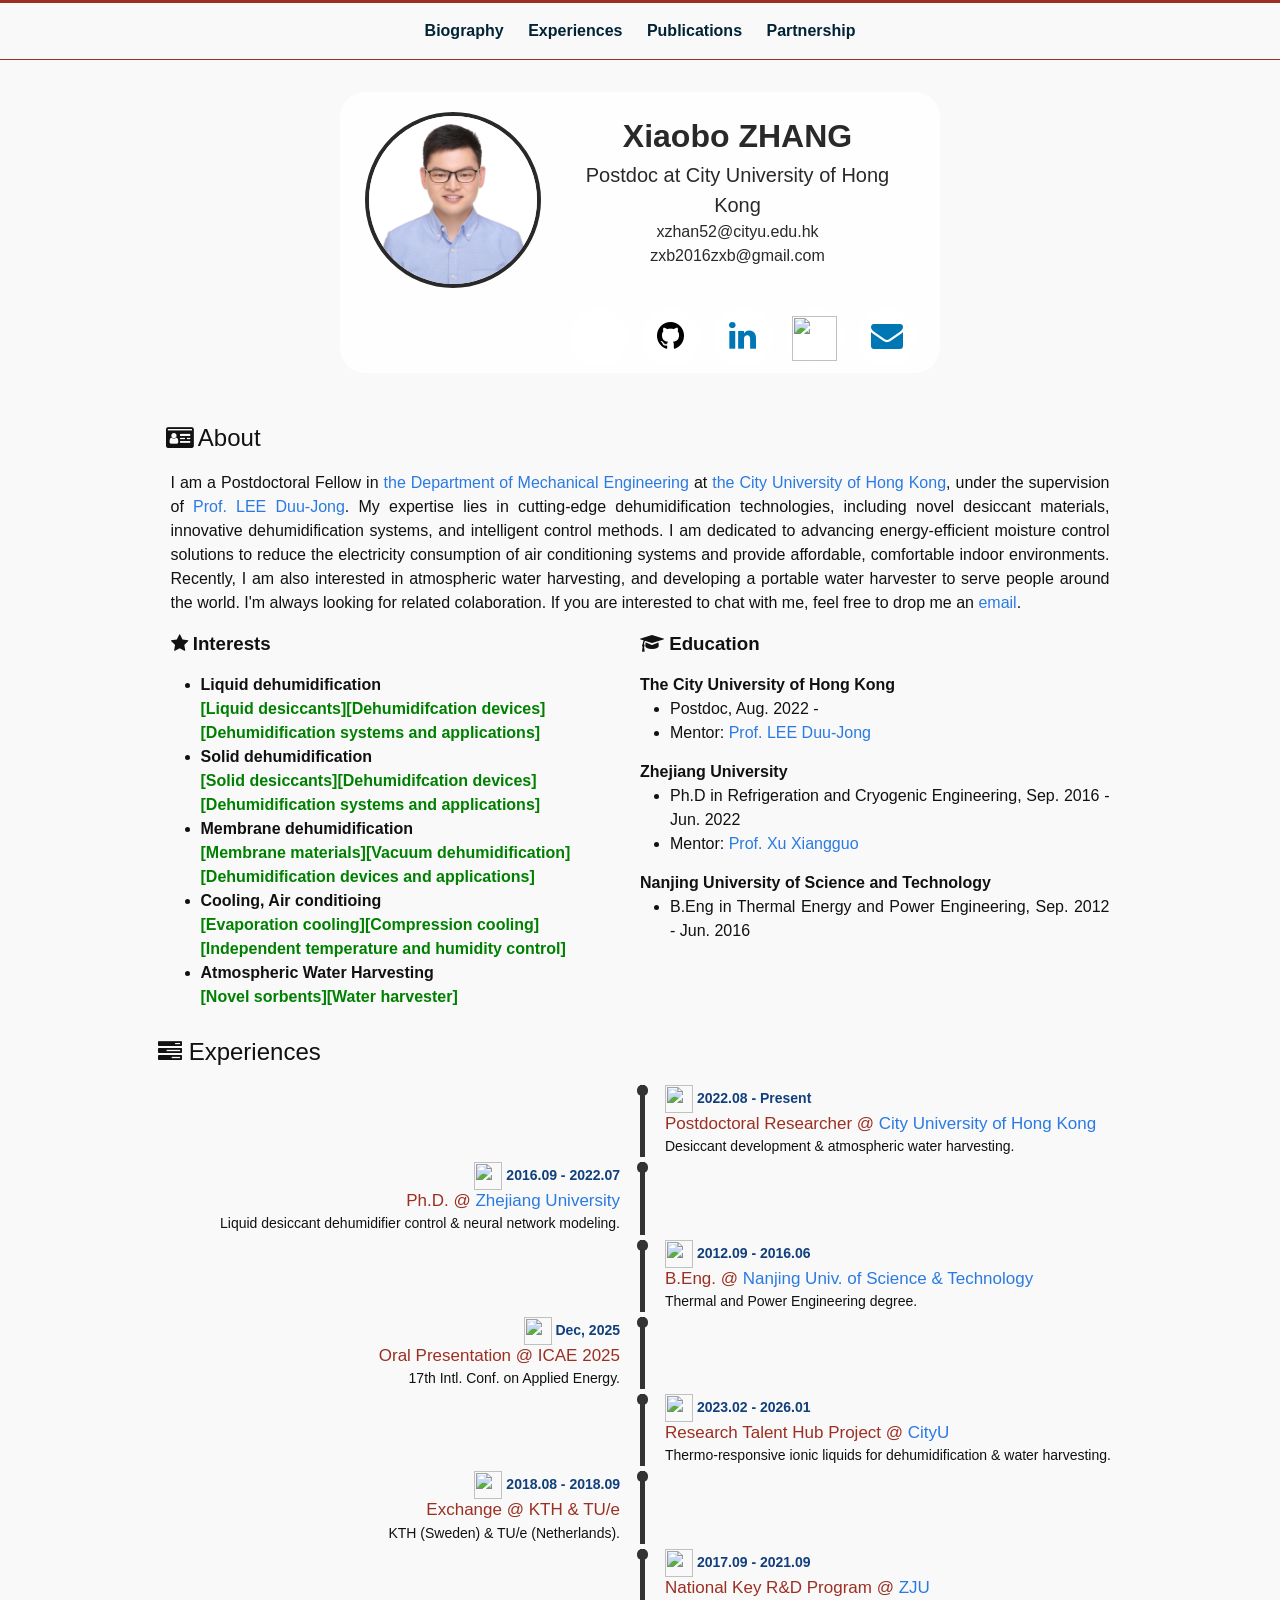
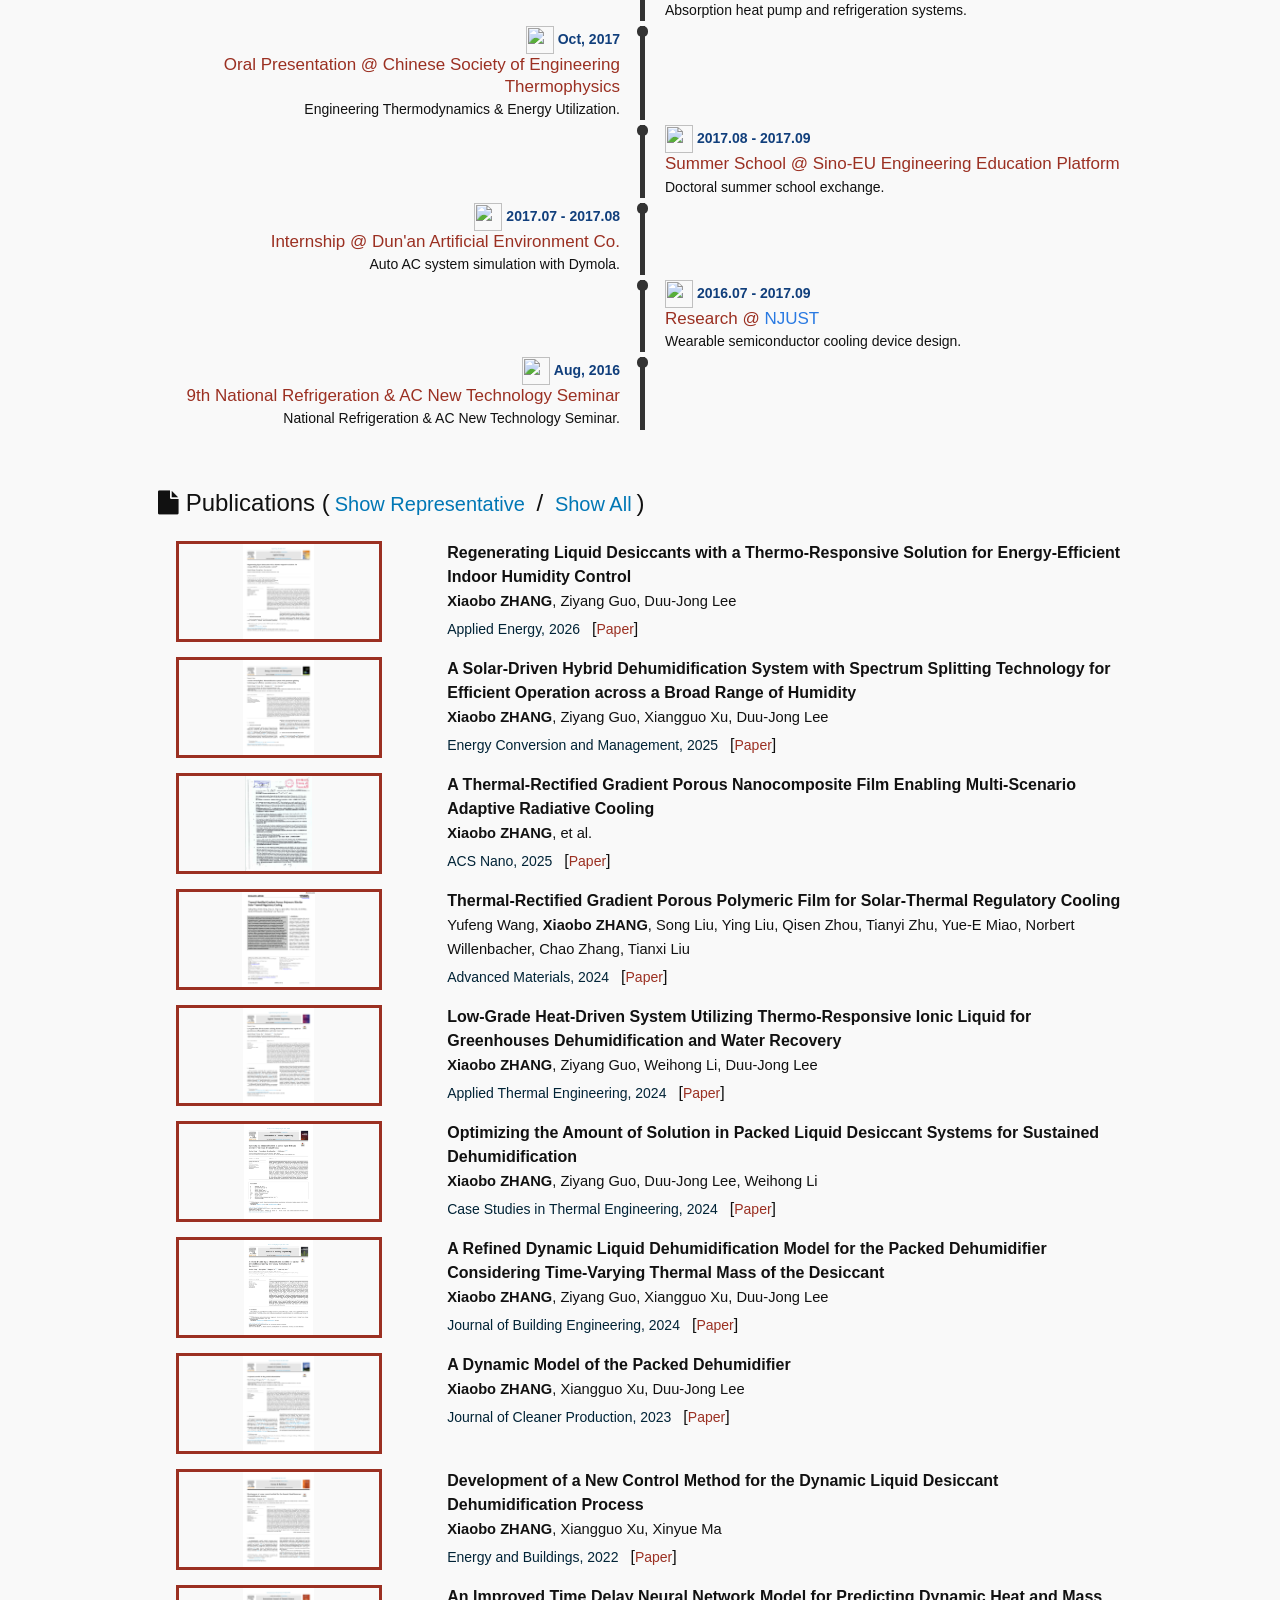
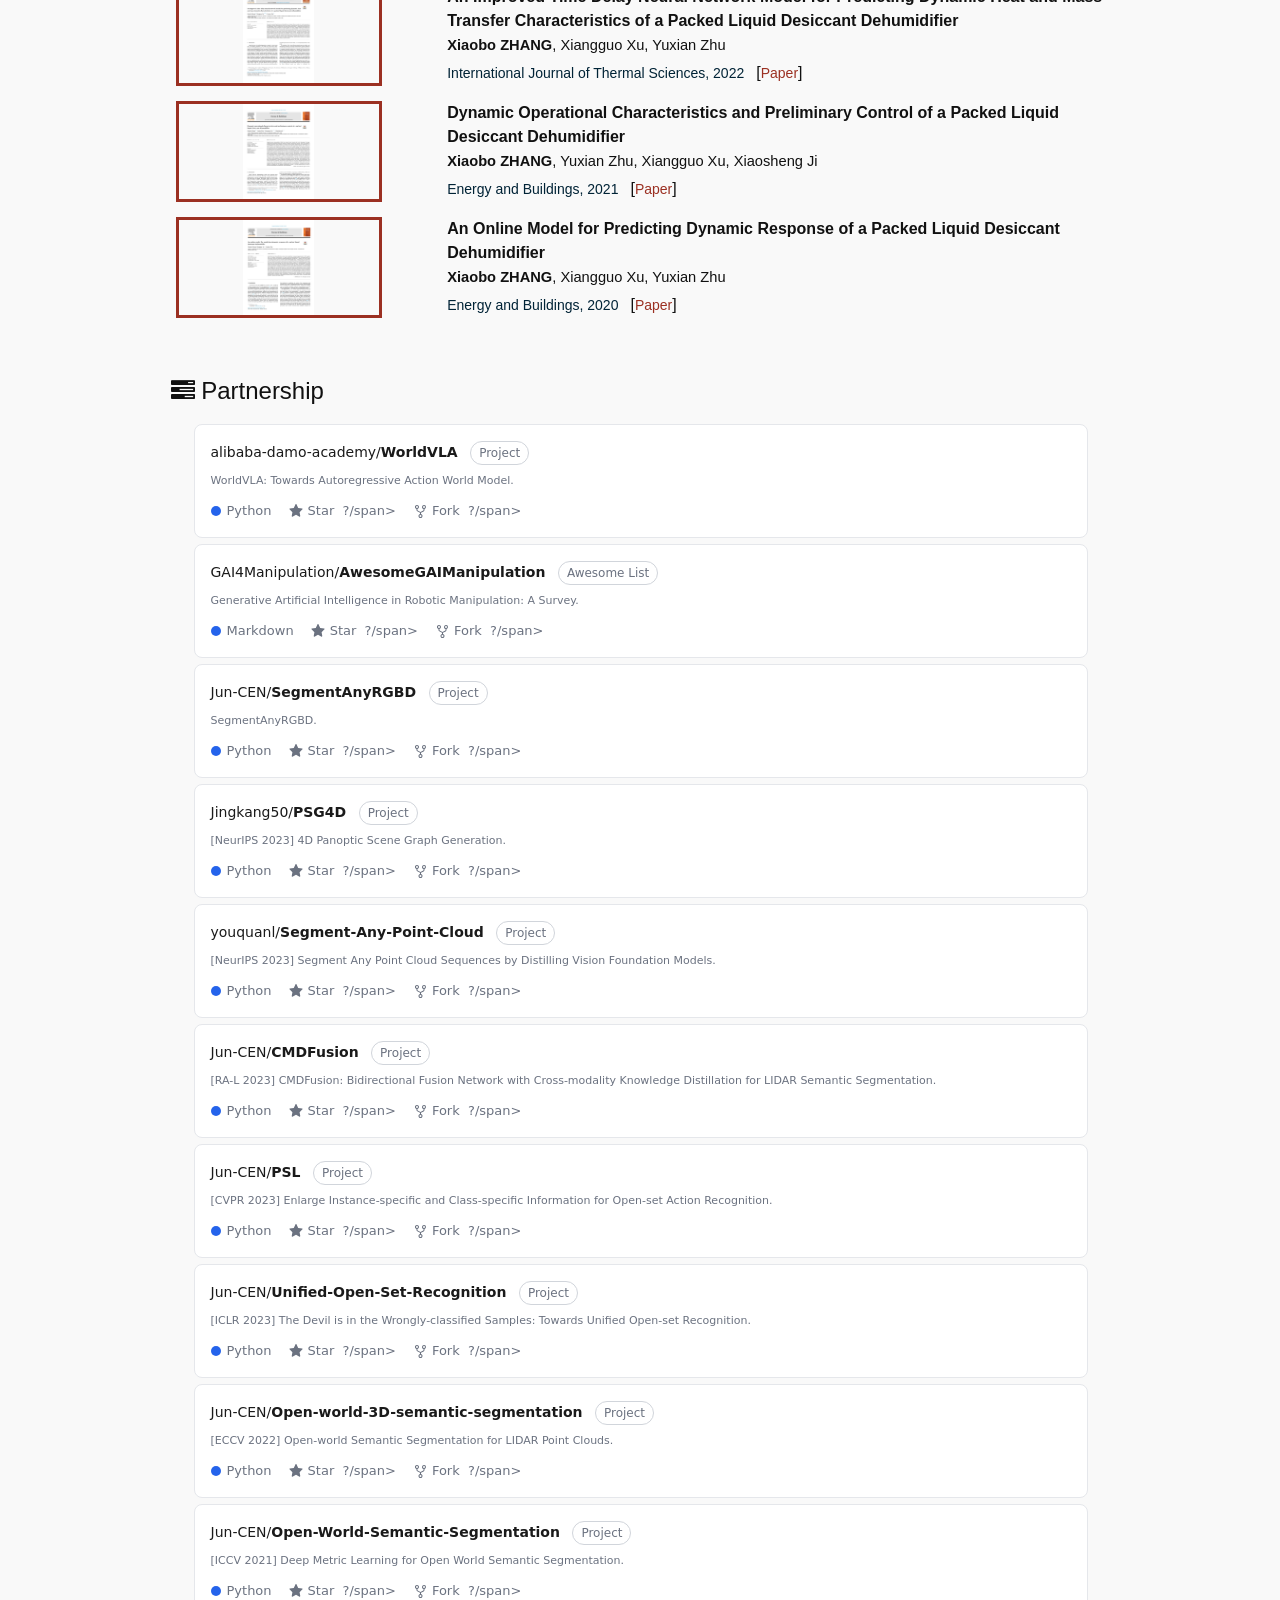
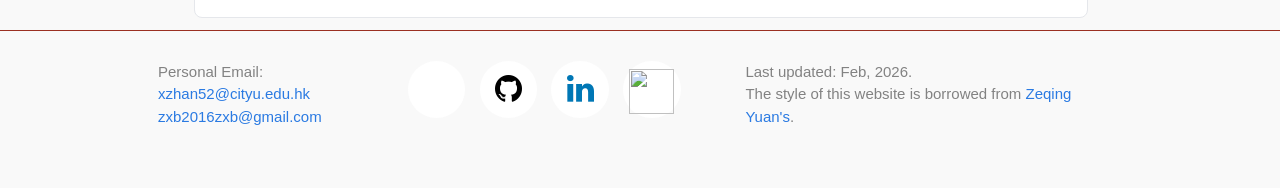
==== index.html @ ba337ae3 "Merge [Paper] tag and journal name onto the same line" ====
<!DOCTYPE html>
<html>

  <head>

  <!-- Global site tag (gtag.js) - Google Analytics -->
  <!-- <script async src="https://www.googletagmanager.com/gtag/js?id=G-RFR2GFKT75"></script>
  <script>
    window.dataLayer = window.dataLayer || [];
    function gtag(){dataLayer.push(arguments);}
    gtag('js', new Date());
  
    gtag('config', 'G-RFR2GFKT75');
  </script> -->
  <!-- Google Tag Manager -->
  <!-- <script>(function(w,d,s,l,i){w[l]=w[l]||[];w[l].push({'gtm.start':
  new Date().getTime(),event:'gtm.js'});var f=d.getElementsByTagName(s)[0],
  'https://www.googletagmanager.com/gtm.js?id='+i+dl;f.parentNode.insertBefore(j,f);
  j=d.createElement(s),dl=l!='dataLayer'?'&l='+l:'';j.async=true;j.src=
  })(window,document,'script','dataLayer','GTM-NC38VTD');</script> -->
  <!-- End Google Tag Manager -->

  <meta charset="utf-8">
  <meta http-equiv="X-UA-Compatible" content="IE=edge">
  <!-- <meta http-equiv="refresh" content="0; URL=https://cs.stanford.edu/~leoyuan/"> -->

  <meta name="viewport" content="width=device-width, initial-scale=1">
	  
	<!-- <meta name="google-site-verification" content="u_--0s_Uw50r4zCgRrzltkmFhNCduYOJwPGlKVTuNJU" /> -->

  <title>Xiaobo ZHANG</title>
  <meta name="description" lang="en" content="This is an academic website for Will Hua">
  <meta name="keywords" lang="en" content="Xiaobo ZHANG" />
  

  <link rel="shortcut icon" href="images/J.jpeg">
  <link rel="stylesheet" href="main.css">
  <link rel="stylesheet" href="css/custom.css">
  <link rel="stylesheet" href="https://maxcdn.bootstrapcdn.com/font-awesome/4.7.0/css/font-awesome.min.css">
  <link rel="stylesheet" href="css/academicons.css"/>
  <link rel="stylesheet" href="https://cdn.jsdelivr.net/gh/jpswalsh/academicons@1/css/academicons.min.css">


  <script src="js/jquery-2.1.3.min.js"> </script>

  <!--[if lt IE 9]>
<script src="//cdnjs.cloudflare.com/ajax/libs/html5shiv/r29/html5.min.js">
</script>
<![endif]-->

  <script type="text/javascript">
    function ShowHide(divId, linkDivId) {
        if(document.getElementById(divId).style.display == 'none') {
            document.getElementById(divId).style.display='block';
            document.getElementById(linkDivId).style.display='none'; // Hide the "read more" link
        }
        else {
            document.getElementById(divId).style.display = 'none';
        }
    }
  </script>

  <style>
    /* 为所有列表项设置样式 */
    li.indented {
        position: relative;
        padding-left: 90px; /* 这是对齐效果的关键，可以根据实际内容调整这个 ?*/
    }

    li.indented::before {
        content: attr(data-date);
        position: absolute;
        left: 0;
        top: 0;
        white-space: nowrap;
    }
  </style>
  

  
</head>


<body>

    <!-- Google Tag Manager (noscript) -->
<!-- <noscript><iframe src="https://www.googletagmanager.com/ns.html?id=GTM-NC38VTD"
height="0" width="0" style="display:none;visibility:hidden"></iframe></noscript> -->
<!-- End Google Tag Manager (noscript) -->

    <header class="site-header">

  <div class="wrapper">
<nav class="site-nav">
  <a href="#" class="menu-icon">
    <svg viewBox="0 0 18 15">
      <path fill="#424242" d="M18,1.484c0,0.82-0.665,1.484-1.484,1.484H1.484C0.665,2.969,0,2.304,0,1.484l0,0C0,0.665,0.665,0,1.484,0 h15.031C17.335,0,18,0.665,18,1.484L18,1.484z"/>
      <path fill="#424242" d="M18,7.516C18,8.335,17.335,9,16.516,9H1.484C0.665,9,0,8.335,0,7.516l0,0c0-0.82,0.665-1.484,1.484-1.484 h15.031C17.335,6.031,18,6.696,18,7.516L18,7.516z"/>
      <path fill="#424242" d="M18,13.516C18,14.335,17.335,15,16.516,15H1.484C0.665,15,0,14.335,0,13.516l0,0 c0-0.82,0.665-1.484,1.484-1.484h15.031C17.335,12.031,18,12.696,18,13.516L18,13.516z"/>
    </svg>
  </a>

  <div class="trigger">
    <a class="page-link" href="#bio"><b>Biography</b></a>
    <a class="page-link" href="#timeline"><b>Experiences</b></a>
    <a class="page-link" href="#publications"><b>Publications</b></a>
    <a class="page-link" href="#codebase"><b>Partnership</b></a>
    <!--
    <a class="page-link" href="#awards"><b>Honors & Awards</b></a>
    <a class="page-link" href="#academicservices"><b>Academic Services </b></a>
    -->
    <!--<a class="page-link" href="#otherprojects">Projects</a>-->
    <!-- Button for Posts -->
  </div>
</nav>
  </div>
</header>

  <div id="profile-cover" class="cover shallow-bg img-responsive"> 
    <div id="profile-namecard" class="profile-wrapper wrapper-light">
      <div id="my-pic" class="profile-col profile-col-1">
        <img id="profile-avatar" src="images/myself_zxb.jpg" alt="Me" class="circle-img border-dark" />
      </div>
      <div id="my-contact" class="profile-col profile-col-2">
        <div id="my-name" class="text-grey-dark">
          Xiaobo ZHANG<br>
        </div>
        <div id="my-title" class="text-grey">
          Postdoc at City University of Hong Kong
        </div>
        <div id="my-email" class="text-grey-light">
          xzhan52@cityu.edu.hk<br>
          zxb2016zxb@gmail.com
       </div>


	</div>
        <div class="social-media">
          <a href="https://scholar.google.com/citations?user=5eafBIIAAAAJ&hl=zh-CN&oi=sra" target="_blank" class="icon-button linkedin">
          <i class="ai ai-google-scholar-square icon-linkedin"></i>
            <span></span>
          </a>

          <a href="https://github.com/wewanne" target="_blank" class="icon-button github">
            <i class="fa fa-github icon-github"></i>
            <span></span>
          </a>

          <a href="https://www.linkedin.com/in/%E6%99%93%E6%B3%A2-%E5%BC%A0-931291324/" target="_blank" class="icon-button linkedin">
            <i class="fa fa-linkedin icon-linkedin"></i>
            <span></span>
          </a>
         
          <!-- <a href="work/Resume_Jun_CEN.pdf" target="_blank" class="icon-button github">
            <i class="ai ai-cv icon-github"></i>
            <span></span>
          </a> -->
          <a href=" https://xhslink.com/m/9uinQHSle6P" class="icon-button xiaohongshu" aria-label="小红 ? target="_blank" rel="noopener noreferrer">
            <i> <img src="https://cdn.simpleicons.org/xiaohongshu/FF2D55" alt="" width="45" height="45" style="vertical-align:middle;"> </i>
            <span></span>
          </a>

          <a href="mailto:xzhan52@cityu.edu.hk" target="_blank" class="icon-button linkedin">
            <i class="fa fa-envelope icon-linkedin"></i>
            <span></span>
          </a>
        </div>
      </div>

      <!-- <div id="my-desc" class="profile-col profile-col-2 hide">
        <div id="my-desc-title">
          Another me.
        </div>
        <div id="my-desc-content">
          I enjoy running, traveling, hiking, movies, music and so much more<br>
        </div>
      </div> -->
    </div>
  </div>
  <!-- <script type="text/javascript">
    function deepFeature()
    {
      $('#profile-avatar').attr('src', 'images/self-portrait/deep-me.jpg');
      $('#profile-avatar').removeClass('border-dark');
      $('#profile-avatar').addClass('border-bright');

      $('#profile-cover').removeClass('shallow-bg');
      $('#profile-cover').addClass('deep-bg');
      
      $('#profile-namecard').removeClass('wrapper-light');
      $('#profile-namecard').addClass('wrapper-dark');
      
      $('#my-desc').removeClass('hide');
      $('#my-contact').addClass('hide');    
      // console.log('Move in now...');
    }

    function shallowFeature()
    {
      $('#profile-avatar').attr('src', 'images/self-portrait/me.jpg');
      $('#profile-avatar').removeClass('border-bright');
      $('#profile-avatar').addClass('border-dark');

      $('#profile-cover').removeClass('deep-bg');
      $('#profile-cover').addClass('shallow-bg');
      
      $('#profile-namecard').removeClass('wrapper-dark');
      $('#profile-namecard').addClass('wrapper-light');
      
      $('#my-contact').removeClass('hide');
      $('#my-desc').addClass('hide');
      // console.log('Move out now...');
    }

    $(function() { 
      $('#my-pic').hover(deepFeature, shallowFeature);
    })

  </script> -->

<div class="page-content">
<div class="wrapper">
<div id="bio" class="bio">

  <h1 class="md-heading text-left">
    <i class="fa fa-id-card" aria-hidden="true"></i>
    About
  </h1>
  <div class="bio-body" style="overflow:hidden; text-align: justify;">
    <p>
      I am a Postdoctoral Fellow in <a href="https://www.cityu.edu.hk/mne/" target="_blank">the Department of Mechanical Engineering</a> at <a href="https://www.cityu.edu.hk/" target="_blank">the City University of Hong Kong</a>, under the supervision of <a href="https://scholar.google.com/citations?hl=zh-CN&user=kw4wBdMAAAAJ" target="_blank">Prof. LEE Duu-Jong</a>.
My expertise lies in cutting-edge dehumidification technologies, including novel desiccant materials, innovative dehumidification systems, and intelligent control methods. I am dedicated to advancing energy-efficient moisture control solutions to reduce the electricity consumption of air conditioning systems and provide affordable, comfortable indoor environments. Recently, I am also interested in atmospheric water harvesting, and developing a portable water harvester to serve people around the world.
 
I'm always looking for related colaboration. If you are interested to chat with me, feel free to drop me an <a href="mailto:zxb2016zxb@gmail.com" target="_blank">email</a>.

      <br>
    </p>

    <div style="width: 50%; float:left">
			<h3>
		    <i class="fa fa-star" aria-hidden="true"></i>
		    <strong>Interests</strong>
			</h3>
      <ul>
        <!-- <li><b>Multi-modality</b></li> -->
        <li><b>Liquid dehumidification</b></li>
        <b style="color: green; display: block; text-align: left;">[Liquid desiccants][Dehumidifcation devices]<br>[Dehumidification systems and applications]</b>
        <li><b>Solid dehumidification</b></li>
        <b style="color: green; display: block; text-align: left;">[Solid desiccants][Dehumidifcation devices]<br>[Dehumidification systems and applications]</b>
        <li><b>Membrane dehumidification</b></li>
        <b style="color: green; display: block; text-align: left;">[Membrane materials][Vacuum dehumidification]<br>[Dehumidification devices and applications]</b>
        <li><b>Cooling, Air conditioing</b></li>
        <b style="color: green; display: block; text-align: left;">[Evaporation cooling][Compression cooling]<br>[Independent temperature and humidity control]</b>
        <li><b>Atmospheric Water Harvesting</b></li>
        <b style="color: green; display: block; text-align: left;">[Novel sorbents][Water harvester]</b>
      </ul>
    </div>

    <div style="width: 50%; float:right">
			<h3>
				<i class="fa fa-graduation-cap" aria-hidden="true"></i>
				<strong>Education</strong>
			</h3>
			<b>The City University of Hong Kong </b><br>
			<ul>
        <li>Postdoc, Aug. 2022 - </li>
        <li>Mentor: <a href="https://scholar.google.com/citations?hl=zh-CN&user=kw4wBdMAAAAJ" target="_blank">Prof. LEE Duu-Jong</a> </li>
      </ul>
      <b>Zhejiang University</b><br>
        <ul>
          <li>Ph.D in Refrigeration and Cryogenic Engineering, Sep. 2016 - Jun. 2022</li>
          <li>Mentor: <a href="https://person.zju.edu.cn/zjuxgxu#652622" target="_blank">Prof. Xu Xiangguo</a></li>
        </ul>
      <b>Nanjing University of Science and Technology</b><br>
      <ul>
        <li>B.Eng in Thermal Energy and Power Engineering, Sep. 2012 - Jun. 2016</li>
      </ul>
    </div>
  
  </div>
</div>

<!-- <div id="news" class="bio">
  <h1 class="md-heading text-left">
    <i class="fa fa-tasks" aria-hidden="true"></i>
    News
  </h1>  
  <ul>
    	<li class="indented" data-date="[Feb, 2024]"> Give a talk on <a href="https://arxiv.org/pdf/2402.03675.pdf">protein-protein interaction prediction</a> to <a href="https://jian-tang.com/students/">Jian Tang's group</a>. [<a href="files/ppiretrieval.pdf">Slide</a>]</li>
	<li class="indented" data-date="[Dec, 2023]"> Give a talk on <a href="https://arxiv.org/pdf/2304.14621.pdf">structure-based molecule design</a> at LoG2023 Montreal. [<a href="files/mudiff.pdf">Slide</a>][<a href="https://www.youtube.com/watch?v=Z5l-gaV-DUo">Video</a>]</li>
    	<li class="indented" data-date="[Nov, 2023]"> One paper accepted to 2nd Learning on Graphs Conference.</li>
    	<li class="indented" data-date="[Oct, 2023]"> One paper accepted to 37th Conference on Neural Information Processing Systems.</li>
    	<li class="indented" data-date="[Sep, 2023]"> One paper accepted to 12th International Conference on Complex Networks and their Applications.</li>
   	<li class="indented" data-date="[Oct, 2022]"> One paper accepted to 36th Conference on Neural Information Processing Systems, GLFrontiers, and selected for <b><span style="color: red;">Oral</span></b> presentation.</li>
   	<li class="indented" data-date="[Oct, 2022]"> Two papers accepted to 36th Conference on Neural Information Processing Systems, and one paper selected for <b><span style="color: red;">Spotlight</span></b> presentation.</li>
  </ul>
</div> -->

<!-- <div class="wrapper"> -->
  <div id="timeline" class="timeline-brief">
    <h1 class="md-heading text-left">
      <i class="fa fa-tasks" aria-hidden="true"></i>
      Experiences
    </h1>
    <div class="timeline-body">
      <div class="timeline-item">
        <div class="timeline-date">
          <img class="social-icon" src="images/new.png"/>
          2022.08 - Present
        </div>
        <div class="timeline-title">
          Postdoctoral Researcher @ <a href="https://www.cityu.edu.hk/" target="_blank">City University of Hong Kong</a>
        </div>
        <div class="timeline-desc">
          Desiccant development & atmospheric water harvesting.
        </div>
      </div>
      <div class="timeline-item">
        <div class="timeline-date">
          <img class="social-icon" src="images/new.png"/>
          2016.09 - 2022.07
        </div>
        <div class="timeline-title">
          Ph.D. @ <a href="https://www.zju.edu.cn/english/" target="_blank">Zhejiang University</a>
        </div>
        <div class="timeline-desc">
          Liquid desiccant dehumidifier control & neural network modeling.
        </div>
      </div>
      <div class="timeline-item">
        <div class="timeline-date">
          <img class="social-icon" src="images/new.png"/>
          2012.09 - 2016.06
        </div>
        <div class="timeline-title">
          B.Eng. @ <a href="https://www.njust.edu.cn/" target="_blank">Nanjing Univ. of Science &amp; Technology</a>
        </div>
        <div class="timeline-desc">
          Thermal and Power Engineering degree.
        </div>
      </div>
      <div class="timeline-item">
        <div class="timeline-date">
          <img class="social-icon" src="images/new.png"/>
          Dec, 2025
        </div>
        <div class="timeline-title">
          Oral Presentation @ ICAE 2025
        </div>
        <div class="timeline-desc">
          17th Intl. Conf. on Applied Energy.
        </div>
      </div>
      <div class="timeline-item">
        <div class="timeline-date">
          <img class="social-icon" src="images/new.png"/>
          2023.02 - 2026.01
        </div>
        <div class="timeline-title">
          Research Talent Hub Project @ <a href="https://www.cityu.edu.hk/" target="_blank">CityU</a>
        </div>
        <div class="timeline-desc">
          Thermo-responsive ionic liquids for dehumidification & water harvesting.
        </div>
      </div>
      <div class="timeline-item">
        <div class="timeline-date">
          <img class="social-icon" src="images/new.png"/>
          2018.08 - 2018.09
        </div>
        <div class="timeline-title">
          Exchange @ KTH &amp; TU/e
        </div>
        <div class="timeline-desc">
          KTH (Sweden) & TU/e (Netherlands).
        </div>
      </div>
      <div class="timeline-item">
        <div class="timeline-date">
          <img class="social-icon" src="images/new.png"/>
          2017.09 - 2021.09
        </div>
        <div class="timeline-title">
          National Key R&amp;D Program @ <a href="https://www.zju.edu.cn/english/" target="_blank">ZJU</a>
        </div>
        <div class="timeline-desc">
          Absorption heat pump and refrigeration systems.
        </div>
      </div>
      <div class="timeline-item">
        <div class="timeline-date">
          <img class="social-icon" src="images/new.png"/>
          Oct, 2017
        </div>
        <div class="timeline-title">
          Oral Presentation @ Chinese Society of Engineering Thermophysics
        </div>
        <div class="timeline-desc">
          Engineering Thermodynamics & Energy Utilization.
        </div>
      </div>
      <div class="timeline-item">
        <div class="timeline-date">
          <img class="social-icon" src="images/new.png"/>
          2017.08 - 2017.09
        </div>
        <div class="timeline-title">
          Summer School @ Sino-EU Engineering Education Platform
        </div>
        <div class="timeline-desc">
          Doctoral summer school exchange.
        </div>
      </div>
      <div class="timeline-item">
        <div class="timeline-date">
          <img class="social-icon" src="images/new.png"/>
          2017.07 - 2017.08
        </div>
        <div class="timeline-title">
          Internship @ Dun'an Artificial Environment Co.
        </div>
        <div class="timeline-desc">
          Auto AC system simulation with Dymola.
        </div>
      </div>
      <div class="timeline-item">
        <div class="timeline-date">
          <img class="social-icon" src="images/new.png"/>
          2016.07 - 2017.09
        </div>
        <div class="timeline-title">
          Research @ <a href="https://www.njust.edu.cn/" target="_blank">NJUST</a>
        </div>
        <div class="timeline-desc">
          Wearable semiconductor cooling device design.
        </div>
      </div>
      <div class="timeline-item">
        <div class="timeline-date">
          <img class="social-icon" src="images/new.png"/>
          Aug, 2016
        </div>
        <div class="timeline-title">
          9th National Refrigeration &amp; AC New Technology Seminar
        </div>
        <div class="timeline-desc">
          National Refrigeration & AC New Technology Seminar.
        </div>
      </div>
    </div>
    <br>
  </div>
  </div>


<div id="publications" class="publications">
  <h1 class="md-heading text-left">
    <i class="fa fa-file" aria-hidden="true"></i>
    Publications (<button class="custom-button" id="show-selected-btn"> Show Representative </button> / <button class="custom-button" id="show-all-btn"> Show All </button>)
  </h1>



  <div class="pub-list">

    <!-- #10: Applied Energy 2026 -->
    <div class="pub" data-selected="true">
      <div class="pub-left">
        <img class="intro-img frame" src="images/pub10_regenerating.png">
      </div>
      <div class="pub-right">
        <div class="title">
          Regenerating Liquid Desiccants with a Thermo-Responsive Solution for Energy-Efficient Indoor Humidity Control
        </div>
        <div class="authors">
          <font style="font-size: 11pt;">
            <b>Xiaobo ZHANG</b>, Ziyang Guo, Duu-Jong Lee
          </font>
        </div>
        <div class="publish-line">
          <span class="place">Applied Energy, 2026</span>
          <span class="tags-inline">[<a class="tag" href="https://doi.org/10.1016/j.apenergy.2025.127107" target="_blank">Paper</a>]</span>
        </div>
      </div>
    </div>

    <!-- #9: Energy Conversion and Management 2025 -->
    <div class="pub" data-selected="true">
      <div class="pub-left">
        <img class="intro-img frame" src="images/pub09_solar_driven.png">
      </div>
      <div class="pub-right">
        <div class="title">
          A Solar-Driven Hybrid Dehumidification System with Spectrum Splitting Technology for Efficient Operation across a Broad Range of Humidity
        </div>
        <div class="authors">
          <font style="font-size: 11pt;">
            <b>Xiaobo ZHANG</b>, Ziyang Guo, Xiangguo Xu, Duu-Jong Lee
          </font>
        </div>
        <div class="publish-line">
          <span class="place">Energy Conversion and Management, 2025</span>
          <span class="tags-inline">[<a class="tag" href="https://doi.org/10.1016/j.enconman.2025.119779" target="_blank">Paper</a>]</span>
        </div>
      </div>
    </div>

    <!-- #11: ACS Nano 2025 -->
    <div class="pub" data-selected="true">
      <div class="pub-left">
        <img class="intro-img frame" src="images/pub11_acs_nano.png">
      </div>
      <div class="pub-right">
        <div class="title">
          A Thermal-Rectified Gradient Porous Nanocomposite Film Enabling Multi-Scenario Adaptive Radiative Cooling
        </div>
        <div class="authors">
          <font style="font-size: 11pt;">
            <b>Xiaobo ZHANG</b>, et al.
          </font>
        </div>
        <div class="publish-line">
          <span class="place">ACS Nano, 2025</span>
          <span class="tags-inline">[<a class="tag" href="" target="_blank">Paper</a>]</span>
        </div>
      </div>
    </div>

    <!-- #12: Advanced Materials 2024 -->
    <div class="pub" data-selected="true">
      <div class="pub-left">
        <img class="intro-img frame" src="images/pub12_adv_materials.png">
      </div>
      <div class="pub-right">
        <div class="title">
          Thermal-Rectified Gradient Porous Polymeric Film for Solar-Thermal Regulatory Cooling
        </div>
        <div class="authors">
          <font style="font-size: 11pt;">
            Yufeng Wang, <b>Xiaobo ZHANG</b>, Song Liu, Ying Liu, Qisen Zhou, Tianyi Zhu, Yue-E Miao, Norbert Willenbacher, Chao Zhang, Tianxi Liu
          </font>
        </div>
        <div class="publish-line">
          <span class="place">Advanced Materials, 2024</span>
          <span class="tags-inline">[<a class="tag" href="https://doi.org/10.1002/adma.202400102" target="_blank">Paper</a>]</span>
        </div>
      </div>
    </div>

    <!-- #6: Applied Thermal Engineering 2024 -->
    <div class="pub" data-selected="false">
      <div class="pub-left">
        <img class="intro-img frame" src="images/pub06_low_grade_heat.png">
      </div>
      <div class="pub-right">
        <div class="title">
          Low-Grade Heat-Driven System Utilizing Thermo-Responsive Ionic Liquid for Greenhouses Dehumidification and Water Recovery
        </div>
        <div class="authors">
          <font style="font-size: 11pt;">
            <b>Xiaobo ZHANG</b>, Ziyang Guo, Weihong Li, Duu-Jong Lee
          </font>
        </div>
        <div class="publish-line">
          <span class="place">Applied Thermal Engineering, 2024</span>
          <span class="tags-inline">[<a class="tag" href="https://doi.org/10.1016/j.applthermaleng.2024.123095" target="_blank">Paper</a>]</span>
        </div>
      </div>
    </div>

    <!-- #7: Case Studies in Thermal Engineering 2024 -->
    <div class="pub" data-selected="false">
      <div class="pub-left">
        <img class="intro-img frame" src="images/pub07_optimizing_solution.png">
      </div>
      <div class="pub-right">
        <div class="title">
          Optimizing the Amount of Solution in Packed Liquid Desiccant Systems for Sustained Dehumidification
        </div>
        <div class="authors">
          <font style="font-size: 11pt;">
            <b>Xiaobo ZHANG</b>, Ziyang Guo, Duu-Jong Lee, Weihong Li
          </font>
        </div>
        <div class="publish-line">
          <span class="place">Case Studies in Thermal Engineering, 2024</span>
          <span class="tags-inline">[<a class="tag" href="https://doi.org/10.1016/j.csite.2024.104416" target="_blank">Paper</a>]</span>
        </div>
      </div>
    </div>

    <!-- #8: Journal of Building Engineering 2024 -->
    <div class="pub" data-selected="false">
      <div class="pub-left">
        <img class="intro-img frame" src="images/pub08_refined_dynamic.png">
      </div>
      <div class="pub-right">
        <div class="title">
          A Refined Dynamic Liquid Dehumidification Model for the Packed Dehumidifier Considering Time-Varying Thermal Mass of the Desiccant
        </div>
        <div class="authors">
          <font style="font-size: 11pt;">
            <b>Xiaobo ZHANG</b>, Ziyang Guo, Xiangguo Xu, Duu-Jong Lee
          </font>
        </div>
        <div class="publish-line">
          <span class="place">Journal of Building Engineering, 2024</span>
          <span class="tags-inline">[<a class="tag" href="https://doi.org/10.1016/j.jobe.2024.110211" target="_blank">Paper</a>]</span>
        </div>
      </div>
    </div>

    <!-- #5: Journal of Cleaner Production 2023 -->
    <div class="pub" data-selected="true">
      <div class="pub-left">
        <img class="intro-img frame" src="images/pub05_dynamic_model.png">
      </div>
      <div class="pub-right">
        <div class="title">
          A Dynamic Model of the Packed Dehumidifier
        </div>
        <div class="authors">
          <font style="font-size: 11pt;">
            <b>Xiaobo ZHANG</b>, Xiangguo Xu, Duu-Jong Lee
          </font>
        </div>
        <div class="publish-line">
          <span class="place">Journal of Cleaner Production, 2023</span>
          <span class="tags-inline">[<a class="tag" href="https://doi.org/10.1016/j.jclepro.2023.139608" target="_blank">Paper</a>]</span>
        </div>
      </div>
    </div>

    <!-- #4: Energy and Buildings 2022 -->
    <div class="pub" data-selected="false">
      <div class="pub-left">
        <img class="intro-img frame" src="images/pub04_control_method.png">
      </div>
      <div class="pub-right">
        <div class="title">
          Development of a New Control Method for the Dynamic Liquid Desiccant Dehumidification Process
        </div>
        <div class="authors">
          <font style="font-size: 11pt;">
            <b>Xiaobo ZHANG</b>, Xiangguo Xu, Xinyue Ma
          </font>
        </div>
        <div class="publish-line">
          <span class="place">Energy and Buildings, 2022</span>
          <span class="tags-inline">[<a class="tag" href="https://doi.org/10.1016/j.enbuild.2022.112239" target="_blank">Paper</a>]</span>
        </div>
      </div>
    </div>

    <!-- #3: International Journal of Thermal Sciences 2022 -->
    <div class="pub" data-selected="false">
      <div class="pub-left">
        <img class="intro-img frame" src="images/pub03_itdnn_model.png">
      </div>
      <div class="pub-right">
        <div class="title">
          An Improved Time Delay Neural Network Model for Predicting Dynamic Heat and Mass Transfer Characteristics of a Packed Liquid Desiccant Dehumidifier
        </div>
        <div class="authors">
          <font style="font-size: 11pt;">
            <b>Xiaobo ZHANG</b>, Xiangguo Xu, Yuxian Zhu
          </font>
        </div>
        <div class="publish-line">
          <span class="place">International Journal of Thermal Sciences, 2022</span>
          <span class="tags-inline">[<a class="tag" href="https://doi.org/10.1016/j.ijthermalsci.2022.107548" target="_blank">Paper</a>]</span>
        </div>
      </div>
    </div>

    <!-- #2: Energy and Buildings 2021 -->
    <div class="pub" data-selected="false">
      <div class="pub-left">
        <img class="intro-img frame" src="images/pub02_dynamic_operational.png">
      </div>
      <div class="pub-right">
        <div class="title">
          Dynamic Operational Characteristics and Preliminary Control of a Packed Liquid Desiccant Dehumidifier
        </div>
        <div class="authors">
          <font style="font-size: 11pt;">
            <b>Xiaobo ZHANG</b>, Yuxian Zhu, Xiangguo Xu, Xiaosheng Ji
          </font>
        </div>
        <div class="publish-line">
          <span class="place">Energy and Buildings, 2021</span>
          <span class="tags-inline">[<a class="tag" href="https://doi.org/10.1016/j.enbuild.2021.111185" target="_blank">Paper</a>]</span>
        </div>
      </div>
    </div>

    <!-- #1: Energy and Buildings 2020 -->
    <div class="pub" data-selected="false">
      <div class="pub-left">
        <img class="intro-img frame" src="images/pub01_online_model.png">
      </div>
      <div class="pub-right">
        <div class="title">
          An Online Model for Predicting Dynamic Response of a Packed Liquid Desiccant Dehumidifier
        </div>
        <div class="authors">
          <font style="font-size: 11pt;">
            <b>Xiaobo ZHANG</b>, Xiangguo Xu, Yuxian Zhu
          </font>
        </div>
        <div class="publish-line">
          <span class="place">Energy and Buildings, 2020</span>
          <span class="tags-inline">[<a class="tag" href="https://doi.org/10.1016/j.enbuild.2020.110210" target="_blank">Paper</a>]</span>
        </div>
      </div>
    </div>

      </div>
    </div>
	    
	      
      </div>
    </div>

    

  </div>
</div>
</div>
	
<!-- JavaScript to handle button clicks -->
<script>
  // Get the buttons and publications
  const showSelectedBtn = document.getElementById('show-selected-btn');
  const showAllBtn = document.getElementById('show-all-btn');
  const publications = document.querySelectorAll('.pub');

  // Add event listener to 'Show Selected Publication' button
  showSelectedBtn.addEventListener('click', function() {
    publications.forEach(pub => {
      if (pub.getAttribute('data-selected') === 'true') {
        pub.style.display = 'block';  // Show selected publication
      } else {
        pub.style.display = 'none';  // Hide other publications
      }
    });
  });

  // Add event listener to 'Show All' button
  showAllBtn.addEventListener('click', function() {
    publications.forEach(pub => {
      pub.style.display = 'block';  // Show all publications
    });
  });
</script>

<script>
  const repos = [
    { owner: "alibaba-damo-academy", repo: "WorldVLA", starId: "star-count", forkId: "fork-count" },
    { owner: "GAI4Manipulation", repo: "AwesomeGAIManipulation", starId: "star-count-2", forkId: "fork-count-2" },
    { owner: "Jun-CEN", repo: "CMDFusion", starId: "star-count-3", forkId: "fork-count-3" },
    { owner: "Jun-CEN", repo: "SegmentAnyRGBD", starId: "star-count-4", forkId: "fork-count-4" },
    { owner: "Jun-CEN", repo: "PSL", starId: "star-count-5", forkId: "fork-count-5" },
    { owner: "Jun-CEN", repo: "Unified-Open-Set-Recognition", starId: "star-count-6", forkId: "fork-count-6" },
    { owner: "Jun-CEN", repo: "Open-world-3D-semantic-segmentation", starId: "star-count-7", forkId: "fork-count-7" },
    { owner: "Jun-CEN", repo: "Open-World-Semantic-Segmentation", starId: "star-count-8", forkId: "fork-count-8" },
    { owner: "Jingkang50", repo: "PSG4D", starId: "star-count-9", forkId: "fork-count-9" },
    { owner: "youquanl", repo: "Segment-Any-Point-Cloud", starId: "star-count-10", forkId: "fork-count-10" }
  ];

  async function loadGitHubStats() {
    for (const { owner, repo, starId, forkId } of repos) {
      try {
        const res = await fetch(`https://api.github.com/repos/${owner}/${repo}`);
        if (!res.ok) throw new Error("GitHub API error");
        const data = await res.json();
        document.getElementById(starId).innerText = data.stargazers_count ?? " ?;
        document.getElementById(forkId).innerText = data.forks_count ?? " ?;
      } catch (e) {
        console.error(`Failed to load stats for ${owner}/${repo}`, e);
        document.getElementById(starId).innerText = " ?;
        document.getElementById(forkId).innerText = " ?;
      }
    }
  }

  loadGitHubStats();
</script>


<div class="wrapper">
  <div id="codebase" class="bio">
    <div class="bio-body" style="overflow:hidden;">
      <h1 class="md-heading text-left">
        <i class="fa fa-tasks" aria-hidden="true"></i>
        Partnership
      </h1>  
      <div class="card-container">

        <div class="github-card">
          <div>
            <a class="repo-link" href="https://github.com/alibaba-damo-academy/WorldVLA" target="_blank">
              alibaba-damo-academy/<strong>WorldVLA</strong>
            </a>
            <span class="label">Project</span>
          </div>
          <div class="description">
            WorldVLA: Towards Autoregressive Action World Model.
          </div>
          <div class="meta">
            <div class="dot"></div>
            <div>Python</div>
            <a href="https://github.com/alibaba-damo-academy/WorldVLA/stargazers" target="_blank">
              <svg fill="currentColor" viewBox="0 0 1024 1024" xmlns="http://www.w3.org/2000/svg">
                <path d="M908.1 353.1l-253.9-36.9L540.7 86.1c-3.1-6.3-8.2-11.4-14.5-14.5-15.8-7.8-35-1.3-42.9 
                14.5L369.8 316.2 115.9 353.1c-7 1-13.4 4.3-18.3 9.3a32.05 32.05 0 0 0 .6 45.3l183.7 
                179.1-43.4 252.9a31.95 31.95 0 0 0 46.4 33.7L512 754l227.1 
                119.4c6.2 3.3 13.4 4.4 20.3 3.2 17.4-3 29.1-19.5 
                26.1-36.9l-43.4-252.9 183.7-179.1c5-4.9 
                8.3-11.3 9.3-18.3 2.7-17.5-9.5-33.7-27-36.3z"></path>
              </svg>
              Star &nbsp;  <span id="star-count"> ?/span>
            </a>
            <a href="https://github.com/alibaba-damo-academy/WorldVLA/network/members" target="_blank">
              <svg fill="currentColor" viewBox="0 0 16 16" xmlns="http://www.w3.org/2000/svg">
                <path d="M14 4a2 2 0 1 0-2.47 1.94V7a.48.48 0 0 1-.27.44L8.49 
                8.88l-2.76-1.4A.49.49 0 0 1 5.46 7V5.94a2 2 0 1 0-1 
                0V7a1.51 1.51 0 0 0 .82 1.34L8 
                9.74v1.32a2 2 0 1 0 1 0V9.74l2.7-1.36A1.49 
                1.49 0 0 0 12.52 7V5.92A2 2 0 0 0 14 
                4zM4 4a1 1 0 1 1 2 0 1 1 0 0 1-2 
                0zm5.47 9a1 1 0 1 1-2 0 1 1 0 0 
                1 2 0zM12 5a1 1 0 1 1 0-2 1 1 0 0 1 0 2z">
                </path>
              </svg>
              Fork &nbsp; <span id="fork-count"> ?/span>
            </a>
          </div>
        </div>
        
        <div class="github-card">
          <div>
            <a class="repo-link" href="https://github.com/GAI4Manipulation/AwesomeGAIManipulation" target="_blank">
              GAI4Manipulation/<strong>AwesomeGAIManipulation</strong>
            </a>
            <span class="label">Awesome List</span>
          </div>
          <div class="description">
            Generative Artificial Intelligence in Robotic Manipulation: A Survey.
          </div>
          <div class="meta">
            <div class="dot"></div>
            <div>Markdown</div>
            <a href="https://github.com/GAI4Manipulation/AwesomeGAIManipulation/stargazers" target="_blank">
              <svg fill="currentColor" viewBox="0 0 1024 1024" xmlns="http://www.w3.org/2000/svg">
                <path d="M908.1 353.1l-253.9-36.9L540.7 86.1c-3.1-6.3-8.2-11.4-14.5-14.5-15.8-7.8-35-1.3-42.9 
                14.5L369.8 316.2 115.9 353.1c-7 1-13.4 4.3-18.3 9.3a32.05 32.05 0 0 0 .6 45.3l183.7 
                179.1-43.4 252.9a31.95 31.95 0 0 0 46.4 33.7L512 754l227.1 
                119.4c6.2 3.3 13.4 4.4 20.3 3.2 17.4-3 29.1-19.5 
                26.1-36.9l-43.4-252.9 183.7-179.1c5-4.9 
                8.3-11.3 9.3-18.3 2.7-17.5-9.5-33.7-27-36.3z"></path>
              </svg>
              Star &nbsp;<span id="star-count-2"> ?/span>
            </a>
            <a href="https://github.com/GAI4Manipulation/AwesomeGAIManipulation/network/members" target="_blank">
              <svg fill="currentColor" viewBox="0 0 16 16" xmlns="http://www.w3.org/2000/svg">
                <path d="M14 4a2 2 0 1 0-2.47 1.94V7a.48.48 0 0 1-.27.44L8.49 
                8.88l-2.76-1.4A.49.49 0 0 1 5.46 7V5.94a2 2 0 1 0-1 
                0V7a1.51 1.51 0 0 0 .82 1.34L8 
                9.74v1.32a2 2 0 1 0 1 0V9.74l2.7-1.36A1.49 
                1.49 0 0 0 12.52 7V5.92A2 2 0 0 0 14 
                4zM4 4a1 1 0 1 1 2 0 1 1 0 0 1-2 
                0zm5.47 9a1 1 0 1 1-2 0 1 1 0 0 
                1 2 0zM12 5a1 1 0 1 1 0-2 1 1 0 0 1 0 2z">
                </path>
              </svg>
              Fork &nbsp;<span id="fork-count-2"> ?/span>
            </a>
          </div>
        </div>
        
        <!-- Card 4 -->
        <div class="github-card">
          <div>
            <a class="repo-link" href="https://github.com/Jun-CEN/SegmentAnyRGBD" target="_blank">
              Jun-CEN/<strong>SegmentAnyRGBD</strong>
            </a>
            <span class="label">Project</span>
          </div>
          <div class="description">
            SegmentAnyRGBD.
          </div>
          <div class="meta">
            <div class="dot"></div>
            <div>Python</div>
            <a href="https://github.com/Jun-CEN/SegmentAnyRGBD/stargazers" target="_blank">
              <svg fill="currentColor" viewBox="0 0 1024 1024" xmlns="http://www.w3.org/2000/svg">
                <path d="M908.1 353.1l-253.9-36.9L540.7 86.1c-3.1-6.3-8.2-11.4-14.5-14.5-15.8-7.8-35-1.3-42.9 
                14.5L369.8 316.2 115.9 353.1c-7 1-13.4 4.3-18.3 9.3a32.05 32.05 0 0 0 .6 45.3l183.7 
                179.1-43.4 252.9a31.95 31.95 0 0 0 46.4 33.7L512 754l227.1 
                119.4c6.2 3.3 13.4 4.4 20.3 3.2 17.4-3 29.1-19.5 
                26.1-36.9l-43.4-252.9 183.7-179.1c5-4.9 
                8.3-11.3 9.3-18.3 2.7-17.5-9.5-33.7-27-36.3z"></path>
              </svg>
              Star &nbsp;<span id="star-count-4"> ?/span>
            </a>
            <a href="https://github.com/Jun-CEN/SegmentAnyRGBD/network/members" target="_blank">
              <svg fill="currentColor" viewBox="0 0 16 16" xmlns="http://www.w3.org/2000/svg">
                <path d="M14 4a2 2 0 1 0-2.47 1.94V7a.48.48 0 0 1-.27.44L8.49 
                8.88l-2.76-1.4A.49.49 0 0 1 5.46 7V5.94a2 2 0 1 0-1 
                0V7a1.51 1.51 0 0 0 .82 1.34L8 
                9.74v1.32a2 2 0 1 0 1 0V9.74l2.7-1.36A1.49 
                1.49 0 0 0 12.52 7V5.92A2 2 0 0 0 14 
                4zM4 4a1 1 0 1 1 2 0 1 1 0 0 1-2 
                0zm5.47 9a1 1 0 1 1-2 0 1 1 0 0 
                1 2 0zM12 5a1 1 0 1 1 0-2 1 1 0 0 1 0 2z">
                </path>
              </svg>
              Fork &nbsp;<span id="fork-count-4"> ?/span>
            </a>
          </div>
        </div>

        <!-- Card 9 -->
        <div class="github-card">
          <div>
            <a class="repo-link" href="https://github.com/Jingkang50/PSG4D" target="_blank">
              Jingkang50/<strong>PSG4D</strong>
            </a>
            <span class="label">Project</span>
          </div>
          <div class="description">
            [NeurIPS 2023] 4D Panoptic Scene Graph Generation.
          </div>
          <div class="meta">
            <div class="dot"></div>
            <div>Python</div>
            <a href="https://github.com/Jingkang50/PSG4D/stargazers" target="_blank">
              <svg fill="currentColor" viewBox="0 0 1024 1024" xmlns="http://www.w3.org/2000/svg">
                <path d="M908.1 353.1l-253.9-36.9L540.7 86.1c-3.1-6.3-8.2-11.4-14.5-14.5-15.8-7.8-35-1.3-42.9 
                14.5L369.8 316.2 115.9 353.1c-7 1-13.4 4.3-18.3 9.3a32.05 32.05 0 0 0 .6 45.3l183.7 
                179.1-43.4 252.9a31.95 31.95 0 0 0 46.4 33.7L512 754l227.1 
                119.4c6.2 3.3 13.4 4.4 20.3 3.2 17.4-3 29.1-19.5 
                26.1-36.9l-43.4-252.9 183.7-179.1c5-4.9 
                8.3-11.3 9.3-18.3 2.7-17.5-9.5-33.7-27-36.3z"></path>
              </svg>
              Star &nbsp;<span id="star-count-9"> ?/span>
            </a>
            <a href="https://github.com/Jingkang50/PSG4D/network/members" target="_blank">
              <svg fill="currentColor" viewBox="0 0 16 16" xmlns="http://www.w3.org/2000/svg">
                <path d="M14 4a2 2 0 1 0-2.47 1.94V7a.48.48 0 0 1-.27.44L8.49 
                8.88l-2.76-1.4A.49.49 0 0 1 5.46 7V5.94a2 2 0 1 0-1 
                0V7a1.51 1.51 0 0 0 .82 1.34L8 
                9.74v1.32a2 2 0 1 0 1 0V9.74l2.7-1.36A1.49 
                1.49 0 0 0 12.52 7V5.92A2 2 0 0 0 14 
                4zM4 4a1 1 0 1 1 2 0 1 1 0 0 1-2 
                0zm5.47 9a1 1 0 1 1-2 0 1 1 0 0 
                1 2 0zM12 5a1 1 0 1 1 0-2 1 1 0 0 1 0 2z">
                </path>
              </svg>
              Fork &nbsp;<span id="fork-count-9"> ?/span>
            </a>
          </div>
        </div>


        <!-- Card 10 -->
        <div class="github-card">
          <div>
            <a class="repo-link" href="https://github.com/youquanl/Segment-Any-Point-Cloud" target="_blank">
              youquanl/<strong>Segment-Any-Point-Cloud</strong>
            </a>
            <span class="label">Project</span>
          </div>
          <div class="description">
            [NeurIPS 2023] Segment Any Point Cloud Sequences by Distilling Vision Foundation Models.
          </div>
          <div class="meta">
            <div class="dot"></div>
            <div>Python</div>
            <a href="https://github.com/youquanl/Segment-Any-Point-Cloud/stargazers" target="_blank">
              <svg fill="currentColor" viewBox="0 0 1024 1024" xmlns="http://www.w3.org/2000/svg">
                <path d="M908.1 353.1l-253.9-36.9L540.7 86.1c-3.1-6.3-8.2-11.4-14.5-14.5-15.8-7.8-35-1.3-42.9 
                14.5L369.8 316.2 115.9 353.1c-7 1-13.4 4.3-18.3 9.3a32.05 32.05 0 0 0 .6 45.3l183.7 
                179.1-43.4 252.9a31.95 31.95 0 0 0 46.4 33.7L512 754l227.1 
                119.4c6.2 3.3 13.4 4.4 20.3 3.2 17.4-3 29.1-19.5 
                26.1-36.9l-43.4-252.9 183.7-179.1c5-4.9 
                8.3-11.3 9.3-18.3 2.7-17.5-9.5-33.7-27-36.3z"></path>
              </svg>
              Star &nbsp;<span id="star-count-10"> ?/span>
            </a>
            <a href="https://github.com/youquanl/Segment-Any-Point-Cloud/network/members" target="_blank">
              <svg fill="currentColor" viewBox="0 0 16 16" xmlns="http://www.w3.org/2000/svg">
                <path d="M14 4a2 2 0 1 0-2.47 1.94V7a.48.48 0 0 1-.27.44L8.49 
                8.88l-2.76-1.4A.49.49 0 0 1 5.46 7V5.94a2 2 0 1 0-1 
                0V7a1.51 1.51 0 0 0 .82 1.34L8 
                9.74v1.32a2 2 0 1 0 1 0V9.74l2.7-1.36A1.49 
                1.49 0 0 0 12.52 7V5.92A2 2 0 0 0 14 
                4zM4 4a1 1 0 1 1 2 0 1 1 0 0 1-2 
                0zm5.47 9a1 1 0 1 1-2 0 1 1 0 0 
                1 2 0zM12 5a1 1 0 1 1 0-2 1 1 0 0 1 0 2z">
                </path>
              </svg>
              Fork &nbsp;<span id="fork-count-10"> ?/span>
            </a>
          </div>
        </div>

        <div class="github-card">
          <div>
            <a class="repo-link" href="https://github.com/Jun-CEN/CMDFusion" target="_blank">
              Jun-CEN/<strong>CMDFusion</strong>
            </a>
            <span class="label">Project</span>
          </div>
          <div class="description">
            [RA-L 2023] CMDFusion: Bidirectional Fusion Network with Cross-modality Knowledge Distillation for LIDAR Semantic Segmentation.
          </div>
          <div class="meta">
            <div class="dot"></div>
            <div>Python</div>
            <a href="https://github.com/Jun-CEN/CMDFusion/stargazers" target="_blank">
              <svg fill="currentColor" viewBox="0 0 1024 1024" xmlns="http://www.w3.org/2000/svg">
                <path d="M908.1 353.1l-253.9-36.9L540.7 86.1c-3.1-6.3-8.2-11.4-14.5-14.5-15.8-7.8-35-1.3-42.9 
                14.5L369.8 316.2 115.9 353.1c-7 1-13.4 4.3-18.3 9.3a32.05 32.05 0 0 0 .6 45.3l183.7 
                179.1-43.4 252.9a31.95 31.95 0 0 0 46.4 33.7L512 754l227.1 
                119.4c6.2 3.3 13.4 4.4 20.3 3.2 17.4-3 29.1-19.5 
                26.1-36.9l-43.4-252.9 183.7-179.1c5-4.9 
                8.3-11.3 9.3-18.3 2.7-17.5-9.5-33.7-27-36.3z"></path>
              </svg>
              Star &nbsp;<span id="star-count-3"> ?/span>
            </a>
            <a href="https://github.com/Jun-CEN/CMDFusion/network/members" target="_blank">
              <svg fill="currentColor" viewBox="0 0 16 16" xmlns="http://www.w3.org/2000/svg">
                <path d="M14 4a2 2 0 1 0-2.47 1.94V7a.48.48 0 0 1-.27.44L8.49 
                8.88l-2.76-1.4A.49.49 0 0 1 5.46 7V5.94a2 2 0 1 0-1 
                0V7a1.51 1.51 0 0 0 .82 1.34L8 
                9.74v1.32a2 2 0 1 0 1 0V9.74l2.7-1.36A1.49 
                1.49 0 0 0 12.52 7V5.92A2 2 0 0 0 14 
                4zM4 4a1 1 0 1 1 2 0 1 1 0 0 1-2 
                0zm5.47 9a1 1 0 1 1-2 0 1 1 0 0 
                1 2 0zM12 5a1 1 0 1 1 0-2 1 1 0 0 1 0 2z">
                </path>
              </svg>
              Fork &nbsp;<span id="fork-count-3"> ?/span>
            </a>
          </div>
        </div>

        <!-- Card 5 -->
        <div class="github-card">
          <div>
            <a class="repo-link" href="https://github.com/Jun-CEN/PSL" target="_blank">
              Jun-CEN/<strong>PSL</strong>
            </a>
            <span class="label">Project</span>
          </div>
          <div class="description">
            [CVPR 2023] Enlarge Instance-specific and Class-specific Information for Open-set Action Recognition.
          </div>
          <div class="meta">
            <div class="dot"></div>
            <div>Python</div>
            <a href="https://github.com/Jun-CEN/PSL/stargazers" target="_blank">
              <svg fill="currentColor" viewBox="0 0 1024 1024" xmlns="http://www.w3.org/2000/svg">
                <path d="M908.1 353.1l-253.9-36.9L540.7 86.1c-3.1-6.3-8.2-11.4-14.5-14.5-15.8-7.8-35-1.3-42.9 
                14.5L369.8 316.2 115.9 353.1c-7 1-13.4 4.3-18.3 9.3a32.05 32.05 0 0 0 .6 45.3l183.7 
                179.1-43.4 252.9a31.95 31.95 0 0 0 46.4 33.7L512 754l227.1 
                119.4c6.2 3.3 13.4 4.4 20.3 3.2 17.4-3 29.1-19.5 
                26.1-36.9l-43.4-252.9 183.7-179.1c5-4.9 
                8.3-11.3 9.3-18.3 2.7-17.5-9.5-33.7-27-36.3z"></path>
              </svg>
              Star &nbsp;<span id="star-count-5"> ?/span>
            </a>
            <a href="https://github.com/Jun-CEN/PSL/network/members" target="_blank">
              <svg fill="currentColor" viewBox="0 0 16 16" xmlns="http://www.w3.org/2000/svg">
                <path d="M14 4a2 2 0 1 0-2.47 1.94V7a.48.48 0 0 1-.27.44L8.49 
                8.88l-2.76-1.4A.49.49 0 0 1 5.46 7V5.94a2 2 0 1 0-1 
                0V7a1.51 1.51 0 0 0 .82 1.34L8 
                9.74v1.32a2 2 0 1 0 1 0V9.74l2.7-1.36A1.49 
                1.49 0 0 0 12.52 7V5.92A2 2 0 0 0 14 
                4zM4 4a1 1 0 1 1 2 0 1 1 0 0 1-2 
                0zm5.47 9a1 1 0 1 1-2 0 1 1 0 0 
                1 2 0zM12 5a1 1 0 1 1 0-2 1 1 0 0 1 0 2z">
                </path>
              </svg>
              Fork &nbsp;<span id="fork-count-5"> ?/span>
            </a>
          </div>
        </div>

        <!-- Card 6 -->
        <div class="github-card">
          <div>
            <a class="repo-link" href="https://github.com/Jun-CEN/Unified-Open-Set-Recognition" target="_blank">
              Jun-CEN/<strong>Unified-Open-Set-Recognition</strong>
            </a>
            <span class="label">Project</span>
          </div>
          <div class="description">
            [ICLR 2023] The Devil is in the Wrongly-classified Samples: Towards Unified Open-set Recognition.
          </div>
          <div class="meta">
            <div class="dot"></div>
            <div>Python</div>
            <a href="https://github.com/Jun-CEN/Unified-Open-Set-Recognition/stargazers" target="_blank">
              <svg fill="currentColor" viewBox="0 0 1024 1024" xmlns="http://www.w3.org/2000/svg">
                <path d="M908.1 353.1l-253.9-36.9L540.7 86.1c-3.1-6.3-8.2-11.4-14.5-14.5-15.8-7.8-35-1.3-42.9 
                14.5L369.8 316.2 115.9 353.1c-7 1-13.4 4.3-18.3 9.3a32.05 32.05 0 0 0 .6 45.3l183.7 
                179.1-43.4 252.9a31.95 31.95 0 0 0 46.4 33.7L512 754l227.1 
                119.4c6.2 3.3 13.4 4.4 20.3 3.2 17.4-3 29.1-19.5 
                26.1-36.9l-43.4-252.9 183.7-179.1c5-4.9 
                8.3-11.3 9.3-18.3 2.7-17.5-9.5-33.7-27-36.3z"></path>
              </svg>
              Star &nbsp;<span id="star-count-6"> ?/span>
            </a>
            <a href="https://github.com/Jun-CEN/Unified-Open-Set-Recognition/network/members" target="_blank">
              <svg fill="currentColor" viewBox="0 0 16 16" xmlns="http://www.w3.org/2000/svg">
                <path d="M14 4a2 2 0 1 0-2.47 1.94V7a.48.48 0 0 1-.27.44L8.49 
                8.88l-2.76-1.4A.49.49 0 0 1 5.46 7V5.94a2 2 0 1 0-1 
                0V7a1.51 1.51 0 0 0 .82 1.34L8 
                9.74v1.32a2 2 0 1 0 1 0V9.74l2.7-1.36A1.49 
                1.49 0 0 0 12.52 7V5.92A2 2 0 0 0 14 
                4zM4 4a1 1 0 1 1 2 0 1 1 0 0 1-2 
                0zm5.47 9a1 1 0 1 1-2 0 1 1 0 0 
                1 2 0zM12 5a1 1 0 1 1 0-2 1 1 0 0 1 0 2z">
                </path>
              </svg>
              Fork &nbsp;<span id="fork-count-6"> ?/span>
            </a>
          </div>
        </div>

        <!-- Card 7 -->
        <div class="github-card">
          <div>
            <a class="repo-link" href="https://github.com/Jun-CEN/Open-world-3D-semantic-segmentation" target="_blank">
              Jun-CEN/<strong>Open-world-3D-semantic-segmentation</strong>
            </a>
            <span class="label">Project</span>
          </div>
          <div class="description">
            [ECCV 2022] Open-world Semantic Segmentation for LIDAR Point Clouds.
          </div>
          <div class="meta">
            <div class="dot"></div>
            <div>Python</div>
            <a href="https://github.com/Jun-CEN/Open-world-3D-semantic-segmentation/stargazers" target="_blank">
              <svg fill="currentColor" viewBox="0 0 1024 1024" xmlns="http://www.w3.org/2000/svg">
                <path d="M908.1 353.1l-253.9-36.9L540.7 86.1c-3.1-6.3-8.2-11.4-14.5-14.5-15.8-7.8-35-1.3-42.9 
                14.5L369.8 316.2 115.9 353.1c-7 1-13.4 4.3-18.3 9.3a32.05 32.05 0 0 0 .6 45.3l183.7 
                179.1-43.4 252.9a31.95 31.95 0 0 0 46.4 33.7L512 754l227.1 
                119.4c6.2 3.3 13.4 4.4 20.3 3.2 17.4-3 29.1-19.5 
                26.1-36.9l-43.4-252.9 183.7-179.1c5-4.9 
                8.3-11.3 9.3-18.3 2.7-17.5-9.5-33.7-27-36.3z"></path>
              </svg>
              Star &nbsp;<span id="star-count-7"> ?/span>
            </a>
            <a href="https://github.com/Jun-CEN/Open-world-3D-semantic-segmentation/network/members" target="_blank">
              <svg fill="currentColor" viewBox="0 0 16 16" xmlns="http://www.w3.org/2000/svg">
                <path d="M14 4a2 2 0 1 0-2.47 1.94V7a.48.48 0 0 1-.27.44L8.49 
                8.88l-2.76-1.4A.49.49 0 0 1 5.46 7V5.94a2 2 0 1 0-1 
                0V7a1.51 1.51 0 0 0 .82 1.34L8 
                9.74v1.32a2 2 0 1 0 1 0V9.74l2.7-1.36A1.49 
                1.49 0 0 0 12.52 7V5.92A2 2 0 0 0 14 
                4zM4 4a1 1 0 1 1 2 0 1 1 0 0 1-2 
                0zm5.47 9a1 1 0 1 1-2 0 1 1 0 0 
                1 2 0zM12 5a1 1 0 1 1 0-2 1 1 0 0 1 0 2z">
                </path>
              </svg>
              Fork &nbsp;<span id="fork-count-7"> ?/span>
            </a>
          </div>
        </div>

        <!-- Card 8 -->
        <div class="github-card">
          <div>
            <a class="repo-link" href="https://github.com/Jun-CEN/Open-World-Semantic-Segmentation" target="_blank">
              Jun-CEN/<strong>Open-World-Semantic-Segmentation</strong>
            </a>
            <span class="label">Project</span>
          </div>
          <div class="description">
            [ICCV 2021] Deep Metric Learning for Open World Semantic Segmentation.
          </div>
          <div class="meta">
            <div class="dot"></div>
            <div>Python</div>
            <a href="https://github.com/Jun-CEN/Open-World-Semantic-Segmentation/stargazers" target="_blank">
              <svg fill="currentColor" viewBox="0 0 1024 1024" xmlns="http://www.w3.org/2000/svg">
                <path d="M908.1 353.1l-253.9-36.9L540.7 86.1c-3.1-6.3-8.2-11.4-14.5-14.5-15.8-7.8-35-1.3-42.9 
                14.5L369.8 316.2 115.9 353.1c-7 1-13.4 4.3-18.3 9.3a32.05 32.05 0 0 0 .6 45.3l183.7 
                179.1-43.4 252.9a31.95 31.95 0 0 0 46.4 33.7L512 754l227.1 
                119.4c6.2 3.3 13.4 4.4 20.3 3.2 17.4-3 29.1-19.5 
                26.1-36.9l-43.4-252.9 183.7-179.1c5-4.9 
                8.3-11.3 9.3-18.3 2.7-17.5-9.5-33.7-27-36.3z"></path>
              </svg>
              Star &nbsp;<span id="star-count-8"> ?/span>
            </a>
            <a href="https://github.com/Jun-CEN/Open-World-Semantic-Segmentation/network/members" target="_blank">
              <svg fill="currentColor" viewBox="0 0 16 16" xmlns="http://www.w3.org/2000/svg">
                <path d="M14 4a2 2 0 1 0-2.47 1.94V7a.48.48 0 0 1-.27.44L8.49 
                8.88l-2.76-1.4A.49.49 0 0 1 5.46 7V5.94a2 2 0 1 0-1 
                0V7a1.51 1.51 0 0 0 .82 1.34L8 
                9.74v1.32a2 2 0 1 0 1 0V9.74l2.7-1.36A1.49 
                1.49 0 0 0 12.52 7V5.92A2 2 0 0 0 14 
                4zM4 4a1 1 0 1 1 2 0 1 1 0 0 1-2 
                0zm5.47 9a1 1 0 1 1-2 0 1 1 0 0 
                1 2 0zM12 5a1 1 0 1 1 0-2 1 1 0 0 1 0 2z">
                </path>
              </svg>
              Fork &nbsp;<span id="fork-count-8"> ?/span>
            </a>
          </div>
        </div>

        
        </div>
    </div>
  </div>
</div>

<!-- 
这是注释内的内容，浏览器不会渲染
<div class="wrapper">
  <div id="awards" class="bio">
    <h1 class="md-heading text-left">
      <i class="fa fa-tasks" aria-hidden="true"></i>
      Selected Honors & Awards
    </h1>
    <ul>
  	<li> <a href="images/RI.jpeg" target="_blank">Outstanding Research Intern, Alibaba Group, 2023.</a> (15 candidates per year)</li>
	<li> Overseas Research Award, HKUST, 2023.</li>
	<li> Postgraduate Studentship, HKUST, 2020-2024.</li>
	<li> School of Engineering Excellent Student Scholarship, HKUST, 2019-2020.</li>
	<li> School of Engineering Entrance Scholarship, HKUST, 2019-2020.</li>
    </ul>
  </div>
</div>

<style>
  .reviewer-section {
    display: flex;
    flex-wrap: wrap;
    margin-top: 8px;
  }

  .reviewer-column {
    flex: 1 1 50%;
    box-sizing: border-box;
    padding-right: 20px;
    font-size: 0.85em; /* 字体略微变小 */
    line-height: 1.6;
    position: relative;
    padding-left: 1em;
    margin-bottom: 4px;
  }

  .reviewer-column::before {
    content: " ?;
    position: absolute;
    left: 0;
    color: #555;
  }

  @media (max-width: 600px) {
    .reviewer-column {
      flex: 1 1 100%;
    }
  }

  .reviewer-title {
    margin-top: 12px;
    font-weight: bold;
  }
</style>

<div class="wrapper">
  <div id="academicservices" class="bio">
    <div class="bio-body" style="overflow:hidden;">
      <h1 class="md-heading text-left">
        <i class="fa fa-tasks" aria-hidden="true"></i>
        Academic Services
      </h1>  

      <div class="reviewer-title">Conference Reviewer:</div>
      <div class="reviewer-section">
        <div class="reviewer-column">Conference on Computer Vision and Pattern Recognition (CVPR)</div>
        <div class="reviewer-column">International Conference on Computer Vision (ICCV)</div>
        <div class="reviewer-column">European Conference on Computer Vision (ECCV)</div>
        <div class="reviewer-column">Conference on Neural Information Processing Systems (NeurIPS)</div>
        <div class="reviewer-column">International Conference on Learning Representations (ICLR)</div>
        <div class="reviewer-column">International Conference on Machine Learning (ICML)</div>
        <div class="reviewer-column">International Conference on Robotics and Automation (ICRA)</div>
        <div class="reviewer-column">International Conference on Intelligent Robots and Systems (IROS)</div>
      </div>

      <div class="reviewer-title">Journal Reviewer:</div>
      <div class="reviewer-section">
        <div class="reviewer-column">International Journal of Computer Vision (IJCV)</div>
        <div class="reviewer-column">Transactions on Pattern Analysis and Machine Intelligence (TPAMI)</div>
        <div class="reviewer-column">Transactions on Neural Networks and Learning Systems (TNNLS)</div>
        <div class="reviewer-column">Transactions on Circuits and Systems for Video Technology (TCSVT)</div>
        <div class="reviewer-column">Transactions on Multimedia (TMM)</div>
        <div class="reviewer-column">Robotics and Automation Letters (RA-L)</div>
      </div>
    </div>
  </div>
</div>
-->



<div style="display: flex; justify-content: center; align-items: center;">
  <div style="max-width: 400px; width: 100%;">
    <script type="text/javascript" id="clustrmaps" src="//clustrmaps.com/map_v2.js?d=gXJIycXDicoEgxl4fyX-g7ngqGkh09QOKaASazsAbjE&cl=ffffff&w=a"></script>
  </div>
</div>


<footer class="site-footer">
  <div class="wrapper">
    <div class="footer-col-wrapper">
      <div class="footer-col  footer-col-1">
        <ul class="contact-list">
          <li>Personal Email:</li>
          <li>
            <div><a href="mailto:xzhan52@cityu.edu.hk">xzhan52@cityu.edu.hk</a></div>
            <div><a href="mailto:zxb2016zxb@gmail.com">zxb2016zxb@gmail.com</a></div>

          </li>
        </ul>
      </div>

      <div class="footer-col  footer-col-2">
          <a href="https://scholar.google.com/citations?user=5eafBIIAAAAJ&hl=zh-CN&oi=sra" target="_blank" class="icon-button github">
          <i class="ai ai-google-scholar-square icon-github"></i>
            <span></span>
          </a>

          <a href="https://github.com/wewanne" target="_blank" class="icon-button github">
            <i class="fa fa-github icon-github"></i>
            <span></span>
          </a>

          <a href="https://www.linkedin.com/in/%E6%99%93%E6%B3%A2-%E5%BC%A0-931291324/" target="_blank" class="icon-button linkedin">
            <i class="fa fa-linkedin icon-linkedin"></i>
            <span></span>
          </a>
         
          <!-- <a href="work/Resume_Jun_CEN.pdf" target="_blank" class="icon-button github">
            <i class="ai ai-cv icon-github"></i>
            <span></span>
          </a> -->
          <a href="https://xhslink.com/m/9uinQHSle6P" class="icon-button xiaohongshu" aria-label="小红 ? target="_blank" rel="noopener noreferrer">
            <i> <img src="https://cdn.simpleicons.org/xiaohongshu/FF2D55" alt="" width="45" height="45" style="vertical-align:middle;"> </i>
            <span></span>
          </a>
      </div>
	<div class="footer-col footer-col-3">
    	<!--<a href="https://hits.seeyoufarm.com"><img src="https://hits.seeyoufarm.com/api/count/incr/badge.svg?url=https%3A%2F%2Fwillhua127.github.io&count_bg=%2379C83D&title_bg=%23555555&icon=&icon_color=%23E7E7E7&title=hits&edge_flat=false"/></a> -->
	<!-- <a href="https://hits.seeyoufarm.com"><img src="https://hits.seeyoufarm.com/api/count/incr/badge.svg?user=Lxe71v4AAAAJ&hl=en&url=https%3A%2F%2Fscholar.google.com%2Fcitations&count_bg=%2379C83D&title_bg=%23555555&icon=&icon_color=%23E7E7E7&title=hits&edge_flat=false"/></a> -->
		<p class="text">Last updated: Feb, 2026.<br>The style of this website is borrowed from <a href='https://leoyuan.site/' target="_blank">Zeqing Yuan's</a>.</p>
	</div>
  </div>
  </div>

</footer>
    <div class="back-to-top">Top</div>


<script type="text/javascript">
jQuery(document).ready(function() {
    var offset = 220;
    var duration = 500;
    jQuery(window).scroll(function() {
        if (jQuery(this).scrollTop() > offset) {
            jQuery('.back-to-top').fadeIn(duration);
        } else {
            jQuery('.back-to-top').fadeOut(duration);
    
        }
    });
    jQuery('.back-to-top').click(function(event) {
        event.preventDefault();
        jQuery('html, body').animate({scrollTop: 0}, duration);
        return false;
    })
});
</script>
  </body>

<!--
  <script>
  (function(i,s,o,g,r,a,m){i['GoogleAnalyticsObject']=r;i[r]=i[r]||function(){
  (i[r].q=i[r].q||[]).push(arguments)},i[r].l=1*new Date();a=s.createElement(o),
  m=s.getElementsByTagName(o)[0];a.async=1;a.src=g;m.parentNode.insertBefore(a,m)
  })(window,document,'script','//www.google-analytics.com/analytics.js','ga');

  ga('create', 'UA-60071442-1', 'auto');
  ga('send', 'pageview');
</script>
-->

<!--<script src="custom-pub.js"></script>-->
</html>
---- main.css ----
body,
h1,
h2,
h3,
h4,
h5,
h6,
p,
blockquote,
pre,
hr,
dl,
dd,
ol,
ul,
figure {
    margin: 0;
    padding: 0
}

hr {
    display: block;
    -webkit-margin-before: 0.5em;
    -webkit-margin-after: 0.5em;
    -webkit-margin-start: auto;
    -webkit-margin-end: auto;
    border-style: inset;
    border-width: 1px
}

body,
html {
    height: 100%
}

body {
    z-index: initial;
    font-family: "Roboto", Helvetica, Arial, sans-serif;
    font-size: 16px;
    line-height: 1.5;
    font-weight: 300;
    color: #111;
    background-color: #f9f9f9;
    -webkit-text-size-adjust: 100%
}

body:after {
    display: none;
    content: url("images/background/background1.JPG") url("images/background/background2.jpg")
}

h1,
h2,
h3,
h4,
h5,
h6,
p,
blockquote,
pre,
ul,
ol,
dl,
figure,
.highlight {
    margin-bottom: 15px
}

img {
    max-width: 100%;
    vertical-align: middle
}

figure>img {
    display: block
}

figcaption {
    font-size: 14px
}

ul,
ol {
    margin-left: 30px
}

li>ul,
li>ol {
    margin-bottom: 0
}

h1,
h2,
h3,
h4,
h5,
h6 {
    font-weight: 300
}

a {
    color: #2a7ae2;
    text-decoration: none
}

a:visited {
    color: #1756a9
}

a:hover {
    color: #111;
    text-decoration: underline
}

blockquote {
    color: #828282;
    border-left: 4px solid #e8e8e8;
    padding-left: 15px;
    font-size: 18px;
    letter-spacing: -1px;
    font-style: italic
}

blockquote>:last-child {
    margin-bottom: 0
}

pre,
code {
    font-size: 15px;
    border: 1px solid #e8e8e8;
    border-radius: 3px;
    background-color: #eef
}

code {
    padding: 1px 5px
}

pre {
    padding: 8px 12px;
    overflow-x: scroll
}

pre>code {
    border: 0;
    padding-right: 0;
    padding-left: 0
}

.wrapper {
    max-width: -webkit-calc(1024px - (30px * 2));
    max-width: calc(1024px - (30px * 2));
    margin-right: auto;
    margin-left: auto;
    padding-right: 30px;
    padding-left: 30px
}

@media screen and (max-width: 800px) {
    .wrapper {
        max-width: -webkit-calc(1024px - (30px));
        max-width: calc(1024px - (30px));
        padding-right: 15px;
        padding-left: 15px
    }
}

.wrapper:after,
.footer-col-wrapper:after,
.cover:after,
.profile-wrapper:after {
    content: "";
    display: table;
    clear: both
}

.text-grey-light {
    color: #e8e8e8
}

.text-grey-bright {
    color: #fff
}

.text-grey {
    color: #828282
}

.site-header {
    border-top: 3px solid #9b3022;
    border-bottom: 1px solid #9b3022;
    min-height: 56px;
    position: relative
}

.site-title {
    font-size: 26px;
    font-weight: 400;
    font-family: 'Roboto', sans-serif, Helvetica;
    line-height: 56px;
    letter-spacing: -1px;
    margin-bottom: 0;
    float: left
}

.site-title,
.site-title:visited {
    color: #002336
}

.site-nav {
    display: flex;
    justify-content: center; /* This centers the links horizontally */
    align-items: center;      /* Aligns them vertically */
    line-height: 56px;
    z-index: 3;
}

/* .site-nav {
    float: right;
    line-height: 56px;
    z-index: 3
} */

.site-nav .menu-icon {
    display: none
}

.site-nav .page-link {
    font-weight: 400;
    color: #002336;
    line-height: 1.5
}

.site-nav .page-link:not(:first-child) {
    margin-left: 20px
}

@media screen and (max-width: 600px) {
    .site-nav {
        position: absolute;
        top: 9px;
        right: 30px;
        background-color: #f9f9f9;
        border: 1px solid #e8e8e8;
        border-radius: 5px;
        text-align: right
    }

    .site-nav .menu-icon {
        display: block;
        float: right;
        width: 36px;
        height: 26px;
        line-height: 0;
        padding-top: 10px;
        text-align: center
    }

    .site-nav .menu-icon>svg {
        width: 18px;
        height: 15px
    }

    .site-nav .menu-icon>svg path {
        fill: #113f7c
    }

    .site-nav .trigger {
        clear: both;
        display: none
    }

    .site-nav:hover .trigger {
        display: block;
        padding-bottom: 5px
    }

    .site-nav .page-link {
        font-weight: 400;
        display: block;
        padding: 5px 10px
    }
}

.site-footer {
    border-top: 1px solid #9b3022;
    padding: 30px 0
}

.footer-heading {
    font-size: 18px;
    margin-bottom: 15px
}

.contact-list,
.social-media-list {
    list-style: none;
    margin-left: 0
}

.footer-col-wrapper {
    font-size: 15px;
    color: #828282;
    margin-left: -15px
}

.footer-col {
    float: left;
    margin-bottom: 15px;
    padding-left: 15px
}

.footer-col-1 {
    width: -webkit-calc(25% - (30px / 2));
    width: calc(25% - (30px / 2))
}

.footer-col-2 {
    width: -webkit-calc(35% - (30px / 2));
    width: calc(35% - (30px / 2))
}

.footer-col-3 {
    width: -webkit-calc(40% - (30px / 2));
    width: calc(40% - (30px / 2))
}

@media screen and (max-width: 800px) {

    .footer-col-1,
    .footer-col-2 {
        width: -webkit-calc(50% - (30px / 2));
        width: calc(50% - (30px / 2))
    }

    .footer-col-3 {
        width: -webkit-calc(100% - (30px / 2));
        width: calc(100% - (30px / 2))
    }
}

@media screen and (max-width: 600px) {
    .footer-col {
        float: none;
        width: -webkit-calc(100% - (30px / 2));
        width: calc(100% - (30px / 2))
    }
}

.page-content {
    padding: 30px 0
}

.text-center {
    text-align: center
}

.sm-heading {
    font-size: 20px;
    font-color: #9b3022;
    font-weight: 300
}

.md-heading {
    font-size: 24px;
    font-color: #9b3022;
    font-weight: 400
}

.lg-heading {
    font-size: 30px;
    font-color: #9b3022;
    font-weight: 600
}

.custom-button {
    font-size: 20px; /* Larger font size */
    background-color: transparent; /* Transparent background */
    border: none; /* Remove border */
    cursor: pointer; /* Pointer cursor on hover */
    color: #0077B5; /* Text color */
    padding: 5px 5px; /* Add padding */
    outline: none; /* Remove focus outline */
}

.custom-button:hover {
    color: #0056b3; /* Darker color on hover */
    text-decoration: none; /* Remove underline on hover */
    transition: color 0.3s ease; /* Smooth hover effect */
}


.button {
    padding: 10px;
    margin-top: 25px
}

.button a {
    border: solid 1px #e0e0e0;
    border-radius: 0.2rem;
    color: #868686;
    display: inline-block;
    text-align: center;
    padding: 0.5rem 2.0rem;
    text-decoration: none
}

.button em {
    border: solid 1px #e0e0e0;
    border-radius: 0.2rem;
    color: #868686;
    display: inline-block;
    text-align: center;
    padding: 0.5rem 0.9rem
}

.button>.heading>a:hover {
    color: #fff;
    background-color: #292929;
    border: solid 1px #292929
}

.highlight {
    background: #fff
}

.highlight .c {
    color: #998;
    font-style: italic
}

.highlight .err {
    color: #a61717;
    background-color: #e3d2d2
}

.highlight .k {
    font-weight: bold
}

.highlight .o {
    font-weight: bold
}

.highlight .cm {
    color: #998;
    font-style: italic
}

.highlight .cp {
    color: #999;
    font-weight: bold
}

.highlight .c1 {
    color: #998;
    font-style: italic
}

.highlight .cs {
    color: #999;
    font-weight: bold;
    font-style: italic
}

.highlight .gd {
    color: #000;
    background-color: #fdd
}

.highlight .gd .x {
    color: #000;
    background-color: #faa
}

.highlight .ge {
    font-style: italic
}

.highlight .gr {
    color: #a00
}

.highlight .gh {
    color: #999
}

.highlight .gi {
    color: #000;
    background-color: #dfd
}

.highlight .gi .x {
    color: #000;
    background-color: #afa
}

.highlight .go {
    color: #888
}

.highlight .gp {
    color: #555
}

.highlight .gs {
    font-weight: bold
}

.highlight .gu {
    color: #aaa
}

.highlight .gt {
    color: #a00
}

.highlight .kc {
    font-weight: bold
}

.highlight .kd {
    font-weight: bold
}

.highlight .kp {
    font-weight: bold
}

.highlight .kr {
    font-weight: bold
}

.highlight .kt {
    color: #458;
    font-weight: bold
}

.highlight .m {
    color: #099
}

.highlight .s {
    color: #d14
}

.highlight .na {
    color: teal
}

.highlight .nb {
    color: #0086B3
}

.highlight .nc {
    color: #458;
    font-weight: bold
}

.highlight .no {
    color: teal
}

.highlight .ni {
    color: purple
}

.highlight .ne {
    color: #900;
    font-weight: bold
}

.highlight .nf {
    color: #900;
    font-weight: bold
}

.highlight .nn {
    color: #555
}

.highlight .nt {
    color: navy
}

.highlight .nv {
    color: teal
}

.highlight .ow {
    font-weight: bold
}

.highlight .w {
    color: #bbb
}

.highlight .mf {
    color: #099
}

.highlight .mh {
    color: #099
}

.highlight .mi {
    color: #099
}

.highlight .mo {
    color: #099
}

.highlight .sb {
    color: #d14
}

.highlight .sc {
    color: #d14
}

.highlight .sd {
    color: #d14
}

.highlight .s2 {
    color: #d14
}

.highlight .se {
    color: #d14
}

.highlight .sh {
    color: #d14
}

.highlight .si {
    color: #d14
}

.highlight .sx {
    color: #d14
}

.highlight .sr {
    color: #009926
}

.highlight .s1 {
    color: #d14
}

.highlight .ss {
    color: #990073
}

.highlight .bp {
    color: #999
}

.highlight .vc {
    color: teal
}

.highlight .vg {
    color: teal
}

.highlight .vi {
    color: teal
}

.highlight .il {
    color: #099
}

.cover {
    max-width: 100%;
    height: 320px;
    z-index: initial;
    margin-right: auto;
    margin-left: auto;
    padding-right: 0px;
    padding-left: 0px;
}

@media screen and (max-width: 800px) {
    .cover {
        max-width: -webkit-calc(1024px - (30px));
        max-width: calc(1024px - (30px));
        padding-right: 15px;
        padding-left: 15px        
    }
}

@media screen and (max-width: 600px) {
    .cover {
        height: 500px
    }
}

.shallow-bg {
    /* background-image: url("images/background/background1.JPG"); */
    background-image: url("images/background/background_hkust_2.jpg");
    background-size: cover;
    background-repeat: no-repeat;
    background-position: center center
}

.deep-bg {
    background-image: url("images/background/background2.JPG");
    background-size: cover;
    background-repeat: no-repeat;
    background-position: center center
}

.profile-wrapper {
    border-radius: 25px;
    position: relative;
    top: 10%;
    width: 600px;
    margin-left: auto;
    margin-right: auto;
    margin-top: 0px;  /* 向下移动 0px */
}

@media screen and (max-width: 600px) {
    .profile-wrapper {
        top: 10%;
        border-radius: 25px;
        position: relative;
        width: -webkit-calc(90% - (30px / 2));
        width: calc(90% - (30px / 2));
        margin-left: auto;
        margin-right: auto
    }
}

.wrapper-light {
    background-color: rgba(255, 255, 255, 0.8)
}

.wrapper-dark {
    background-color: rgba(150, 150, 150, 0.8)
}

.profile-col {
    float: left !important;
    margin-top: 40px;
    margin-bottom: 40px;
    margin-left: auto;
    margin-right: auto;
    text-align: center;
    margin-top: 20px;  /* 向下移动 20px */
}

.profile-col-1 {
    width: -webkit-calc(40% - (30px / 2));
    width: calc(40% - (30px / 2))
}

.profile-col-2 {
    width: -webkit-calc(60% - (30px / 2));
    width: calc(60% - (30px / 2))
}

@media screen and (max-width: 800px) {

    .profile-col-1,
    .profile-col-2 {
        width: -webkit-calc(50% - (30px / 2));
        width: calc(50% - (30px / 2))
    }
}

@media screen and (max-width: 600px) {
    .profile-col {
        position: relative;
        margin: 10px auto;
        float: none;
        width: -webkit-calc(100%);
        width: calc(100%)
    }
}

.circle-img {
    margin: 0px auto;
    width: 168px;
    border-width: 4px;
    border-style: solid;
    border-radius: 50%
}

.border-dark {
    border-color: #292929
}

.border-bright {
    border-color: #fff
}

.border-light {
    border-color: #e8e8e8
}

.circle-img-light {
    margin: 0px auto;
    width: 168px;
    border-width: 3px;
    border-style: solid;
    border-radius: 50%
}

#my-name {
    font-size: 32px;
    font-weight: bold;
    color: #292929
}

#my-title {
    font-size: 20px;
    color: #292929;
    font-weight: 200
}

#my-email {
    font-size: 16px;
    color: #292929;
    font-weight: 160
}

#my-desc-title {
    font-size: 28px;
    color: #fff;
    font-weight: bold
}

#my-desc-content {
    font-size: 18px;
    color: #e8e8e8;
    font-weight: 200
}

@media screen and (max-width: 600px) {
    #my-title {
        display: none
    }
}

.preview {
    text-overflow: ellipsis;
    overflow: hidden
}

.hide {
    display: none
}

.maxim {
    background-color: #e8e8e8;
    margin: 10px 10px 10px 10px;
    padding: 10px 10px 10px 20px;
    border-radius: 4px;
    color: #002336
}

@media screen and (max-width: 600px) {
    .maxim {
        padding: 2px;
        margin: 2px
    }
}

.maxim>div>strong,
.maxim>p>strong,
.maxim>strong {
    color: #9b3022
}

.maxim>div>b,
.maxim>p>b,
.maxim>b {
    color: #00a200
}

.maxim>div>s,
.maxim>s {
    color: #00a200
}

.maxim>div>em,
.maxim>em {
    color: #002336;
    font-weight: 400
}

.maxim>div>i,
.maxim>i {
    color: #0077B5;
    font-weight: 400
}

.maxim>div>u,
.maxim>u {
    color: #4d004d;
    font-weight: 400
}

.maxim>div {
    margin: 5px
}

.text-right {
    text-align: right
}

.text-left {
    text-align: left
}

.text-center {
    text-align: center
}

hr.soft {
    border: 0;
    height: 1px;
    background-image: -webkit-linear-gradient(left, transparent, rgba(0, 0, 0, 0.75), transparent);
    background-image: -moz-linear-gradient(left, transparent, rgba(0, 0, 0, 0.75), transparent);
    background-image: -ms-linear-gradient(left, transparent, rgba(0, 0, 0, 0.75), transparent);
    background-image: -o-linear-gradient(left, transparent, rgba(0, 0, 0, 0.75), transparent);
    padding: 0;
    margin: 0
}

.back-to-top {
    position: fixed;
    bottom: 2em;
    right: 0px;
    text-decoration: none;
    color: #35DACA;
    background-color: rgba(235, 235, 235, 0.8);
    font-size: 16px;
    font-weight: bold;
    padding: 1em;
    display: none
}

.back-to-top:hover {
    background-color: rgba(135, 135, 135, 0.5)
}

.social-icon {
    width: 40px;
    height: 40px;
    display: inline-block
}

.icon-button {
    background-color: white;
    border-radius: 3.6rem;
    cursor: pointer;
    display: inline-block;
    font-size: 2.0rem;
    height: 3.6rem;
    line-height: 3.6rem;
    margin: 0 5px;
    position: relative;
    text-align: center;
    -webkit-user-select: none;
    -moz-user-select: none;
    -ms-user-select: none;
    user-select: none;
    width: 3.6rem
}

.icon-button span {
    border-radius: 0;
    display: block;
    height: 0;
    left: 50%;
    margin: 0;
    position: absolute;
    top: 50%;
    -webkit-transition: all 0.3s;
    -moz-transition: all 0.3s;
    -o-transition: all 0.3s;
    transition: all 0.3s;
    width: 0
}

.icon-button:hover span {
    width: 3.6rem;
    height: 3.6rem;
    border-radius: 3.6rem;
    margin: -1.8rem
}

.twitter span {
    background-color: #4099ff
}

.facebook span {
    background-color: #3B5998
}

.linkedin span {
    background-color: #0077B5
}

.github span {
    background-color: #000
}

.icon-button i {
    background: none;
    color: white;
    height: 3.6rem;
    left: 0;
    line-height: 3.6rem;
    position: absolute;
    top: 0;
    -webkit-transition: all 0.3s;
    -moz-transition: all 0.3s;
    -o-transition: all 0.3s;
    transition: all 0.3s;
    width: 3.6rem;
    z-index: 10
}

.icon-button .icon-twitter {
    color: #4099ff
}

.icon-button .icon-facebook {
    color: #3B5998
}

.icon-button .icon-github {
    color: #000
}

.icon-button .icon-linkedin {
    color: #0077B5
}


.icon-button:hover .icon-twitter,
.icon-button:hover .icon-facebook,
.icon-button:hover .icon-github,
.icon-button:hover .icon-linkedin {
    color: white
}

.timeline-brief,
.timeline {
    font-family: 'Roboto', sans-serif, Helvetica;
    margin-top: 10px;
    margin-bottom: 10px;
    font-size: 20px;
    font-weight: 400
}

.timeline-body {
    padding: 0
}

.timeline-start {
    width: -webkit-calc(100% - 2 * (20px));
    width: calc(100% - 2 * (20px));
    text-align: center;
    padding: 20px
}

.timeline-item:before {
    width: 11px;
    height: 11px;
    background: #333;
    content: "";
    display: block;
    position: absolute;
    border-radius: 5px
}

.timeline-item {
    width: -webkit-calc(50% - (20px));
    width: calc(50% - (20px));
    position: relative
}

.timeline-item:nth-child(odd):before {
    left: -8px
}

.timeline-item:nth-child(odd):after {
    left: -8px;
    bottom: 0
}

.timeline-item:nth-child(odd) {
    margin-left: 50%;
    padding-left: 20px;
    border-left: 5px solid #333;
    text-align: left
}

.timeline-item:nth-child(even) {
    margin-right: -webkit-calc(50% + (20px));
    margin-right: calc(50% + (20px));
    padding-right: 20px;
    border-right: 5px solid #333;
    text-align: right
}

.timeline-item:nth-child(even):before {
    right: -8px
}

.timeline-item:nth-child(even):after {
    right: -8px
}

.timeline-date {
    font-size: 16px;
    font-weight: 600;
    color: #113f7c
}

.timeline-title {
    font-size: 20px;
    font-weight: 500;
    font-family: 'Roboto', sans-serif;
    color: #9b3022
}

.timeline-desc {
    font-size: 16px;
    font-weight: 200
}

.timeline-host {
    font-size: 14px;
    font-weight: 400
}

.timeline>.timeline-body>.timeline-item:last-child:after {
    bottom: 0;
    width: 11px;
    height: 11px;
    background: #333;
    content: "";
    display: block;
    position: absolute;
    border-radius: 5px
}

.timeline>.timeline-body>.timeline-item:last-child:nth-child(even) {
    vertical-align: middle;
    min-height: 200px;
    border-right: 5px dashed #333
}

.timeline>.timeline-body>.timeline-item:last-child:nth-child(odd) {
    vertical-align: middle;
    min-height: 200px;
    border-left: 5px dashed #333
}

@media screen and (max-width: 600px) {
    .timeline-start {
        min-height: 50px;
        padding: 0 0 0 5px;
        text-align: left;
        border-left: 5px dashed #333;
        width: 100%;
        padding-left: 5px;
        margin-left: 5px
    }

    .timeline-start:after {
        left: 17px;
        width: 11px;
        height: 11px;
        background: #333;
        content: "";
        display: block;
        position: absolute;
        border-radius: 5px
    }

    .timeline-item,
    .timeline-item:nth-child(odd),
    .timeline-item:nth-child(even) {
        min-height: 0;
        text-align: left;
        border-left: 5px solid #333;
        border-right: 0px;
        width: 100%;
        padding-left: 5px;
        margin-left: 5px;
        margin-right: 0px;
        padding-right: 0px
    }

    .timeline>.timeline-body>.timeline-item:last-child:nth-child(odd),
    .timeline>.timeline-body>.timeline-item:last-child:nth-child(even) {
        min-height: 0;
        text-align: left;
        border-left: 5px solid #333;
        border-right: 0px;
        width: 100%;
        padding-left: 5px;
        margin-left: 5px;
        margin-right: 0px;
        padding-right: 0px
    }

    .timeline-item:before {
        left: -8px
    }

    .timeline-item:after {
        left: -8px
    }

    .timeline-date {
        font-size: 14px
    }

    .timeline-title {
        font-size: 16px
    }

    .timeline-desc {
        font-size: 12px
    }

    .timeline-host {
        font-size: 10px
    }
}

.toy-list {
    margin-left: 0;
    list-style: none
}

.toy-list>li {
    margin-bottom: 30px
}

.toy-heading {
    font-size: 42px;
    font-weight: 300;
    letter-spacing: -1px;
    line-height: 1.5;
    border-bottom: 2px solid #424242
}

.toy-item {
    border: thin solid #c0c0c0;
    text-align: center
}

.toy-meta {
    font-size: 14px;
    color: #828282
}

.toy-link {
    display: block;
    font-size: 24px
}

.toy-header {
    margin-bottom: 30px
}

.toy-title {
    font-size: 42px;
    letter-spacing: -1px;
    line-height: 1
}

@media screen and (max-width: 800px) {
    .toy-title {
        font-size: 36px
    }
}

.toy-content {
    margin-bottom: 30px
}

.toy-content h2 {
    font-size: 32px
}

@media screen and (max-width: 800px) {
    .toy-content h2 {
        font-size: 28px
    }
}

.toy-content h3 {
    font-size: 26px
}

@media screen and (max-width: 800px) {
    .toy-content h3 {
        font-size: 22px
    }
}

.toy-content h4 {
    font-size: 20px
}

@media screen and (max-width: 800px) {
    .toy-content h4 {
        font-size: 18px
    }
}

.count-down-digit {
    font-size: 28px
}

@media screen and (max-width: 800px) {
    .count-down-digit {
        font-size: 20px
    }
}

@media screen and (max-width: 600px) {
    .count-down-digit {
        font-size: 24px
    }
}

.count-down-heading {
    font-size: 50px
}

@media screen and (max-width: 800px) {
    .count-down-heading {
        font-size: 40px
    }
}

@media screen and (max-width: 600px) {
    .count-down-heading {
        font-size: 30px
    }
}

.count-down {
    width: 100%;
    height: 40%;
    text-align: center;
    font-size: 20px
}

.hidden {
    display: none
}

li.float-right {
    float: right
}

li.float-left {
    float: left
}

div.paginate-container {
    background: #f9f9f9;
    padding: 1rem;
    margin-top: 3rem;
    border-radius: 0.2rem;
    text-align: center;
    width: -webkit-calc(100% - 2rem);
    width: calc(100% - 2rem)
}

div.paginate-container ul {
    width: 100%;
    margin: 0px;
    padding-left: 0px
}

.pagination>ul,
.pagination>ul>li {
    list-style: none;
    display: inline-block;
    padding-left: 0px
}

.pagination>ul>li:hover a {
    color: #fff;
    background-color: #292929;
    border: solid 1px #292929
}

.pagination>ul>li.active a {
    color: #fff;
    background-color: #292929;
    border: solid 1px #292929
}

.pagination>ul>li.deactive a {
    background-color: #e8e8e8;
    border: solid 1px #f2f2f2
}

.pagination>ul>li a {
    border: solid 1px #e0e0e0;
    border-radius: 0.2rem;
    color: #868686;
    display: inline-block;
    text-align: center;
    padding: 0.5rem 0.9rem
}

.pagination>ul>li em {
    border: solid 1px #e0e0e0;
    border-radius: 0.2rem;
    color: #868686;
    display: inline-block;
    text-align: center;
    padding: 0.5rem 0.9rem
}

div.paginate-container li:first-child a {
    display: inline-block
}

div.paginate-container li:first-child a:after {
    content: "First page"
}

div.paginate-container li:nth-child(2) a {
    display: inline-block
}

div.paginate-container li:nth-child(3) a {
    display: inline-block
}

div.paginate-container li:nth-child(4) a {
    display: inline-block
}

div.paginate-container li:nth-child(5) a {
    display: inline-block
}

div.paginate-container li:nth-child(6) a {
    display: inline-block
}

div.paginate-container li:nth-child(7) a {
    display: inline-block
}

div.paginate-container li:nth-child(8) a {
    display: inline-block
}

div.paginate-container li:nth-child(9) a {
    display: inline-block
}

div.paginate-container li:nth-child(10) a {
    display: inline-block
}

div.paginate-container li:nth-child(11) a {
    display: inline-block
}

div.paginate-container li:nth-child(12) a {
    display: inline-block
}

div.paginate-container li:nth-child(2) a {
    display: inline-block
}

div.paginate-container li:nth-child(2) a:after {
    content: "<"
}

div.paginate-container li:last-child a {
    display: inline-block
}

div.paginate-container li:last-child a:after {
    content: ">"
}

div.paginate-container li:nth-last-child(2) a {
    display: inline-block
}

div.paginate-container li:nth-last-child(2) a:after {
    content: "Last page"
}

@media screen and (max-width: 800px) {
    div.paginate-container li:first-child {
        display: inline-block
    }

    div.paginate-container li:first-child a:after {
        content: "First"
    }

    div.paginate-container li:nth-child(2) {
        display: inline-block
    }

    div.paginate-container li:nth-child(2) a:after {
        content: "<"
    }

    div.paginate-container li:last-child {
        display: inline-block
    }

    div.paginate-container li:last-child a:after {
        content: ">"
    }

    div.paginate-container li:nth-last-child(2) {
        display: inline-block
    }

    div.paginate-container li:nth-last-child(2) a:after {
        content: "Last"
    }
}

@media screen and (max-width: 600px) {
    div.paginate-container li {
        display: none
    }

    div.paginate-container li:nth-child(2) a {
        display: inline-block
    }

    div.paginate-container li:nth-child(3) a {
        display: inline-block
    }

    div.paginate-container li:nth-child(4) a {
        display: inline-block
    }

    div.paginate-container li:nth-child(5) a {
        display: inline-block
    }

    div.paginate-container li.active {
        display: inline
    }

    div.paginate-container li:first-child {
        display: inline
    }

    div.paginate-container li:first-child a:after {
        content: "First"
    }

    div.paginate-container li:nth-last-child(2) {
        display: inline
    }

    div.paginate-container li:nth-last-child(2) a:after {
        content: "Last"
    }

    div.paginate-container li:nth-child(2) {
        display: inline
    }

    div.paginate-container li:nth-child(2) a:after {
        content: "<"
    }

    div.paginate-container li:last-child {
        display: inline
    }

    div.paginate-container li:last-child a:after {
        content: ">"
    }
}

.publications {
    max-width: -webkit-calc(100% - (30px / 2));
    max-width: calc(100% - (30px / 2));
    margin-top: 10px;
    font-family: 'Roboto', sans-serif, Helvetica
}

.pub-list {
    overflow: auto
}

.pub {
    /* border-top: thin solid #c0c0c0; */
    /* radius: 15px; */
    /* float: left !important; */
    margin-top: 5px;
    margin-bottom: 15px;
    /* padding-top: 15px; */
    overflow: auto
}

.pub-left {
    float: left;
    width: -webkit-calc(40% - (30px / 2));
    width: calc(40% - (30px / 2));
    text-align: center;
    margin-left: auto;
    margin-right: auto
}

/* .pub-left>.intro-img {
    width: 280px;
    border-style: solid;
    border-color: #9b3022
} */

.pub-left > .intro-img {
    width: 280px; /* Set your desired width */
    height: 130px; /* Set your desired height */
    border-style: solid;
    border-color: #9b3022;
    object-fit: contain; /* Ensures the image fills the container while maintaining aspect ratio */
    object-position: center; /* Centers the image inside the container */
}


.pub-right {
    float: right;
    width: -webkit-calc(60% - (30px / 2));
    width: calc(60% - (30px / 2))
}

@media screen and (max-width: 800px) {

    .pub-left,
    .pub-right {
        float: none;
        margin: 10px auto;
        width: -webkit-calc(100% - (30px / 2));
        width: calc(100% - (30px / 2))
    }
}

@media screen and (max-width: 600px) {
    .pub {
        position: relative;
        margin: 10px auto;
        float: none;
        width: -webkit-calc(100% - (30px / 2));
        width: calc(100% - (30px / 2))
    }
}

.pub-right>.title {
    font-weight: 600
}

.pub-right>.authors>.author {
    color: #0077B5;
    font-weight: 400
}

.pub-right>.tags>.tag {
    color: #9b3022;
    font-weight: 500;
    font-size: 14px
}

.pub-right>.desc>p {
    margin: auto
}

.pub-right>.publish {
    float: right
}

.pub-right>.publish>.publisher {
    color: #002336;
    font-size: 16px
}

.pub-right>.publish>.status {
    color: #9b3022;
    font-weight: 800;
    font-size: 16px
}

@media screen and (max-width: 600px) {
    .pub-right>.publish>.status {
        display: none
    }
}

.pub-right>.publish>.place {
    color: #0077B5;
    font-weight: 500;
    font-size: 16px
}

@media screen and (max-width: 600px) {
    .pub-right>.publish>.place {
        display: none
    }
}

.bio {
    max-width: -webkit-calc(100% - (30px / 2));
    max-width: calc(100% - (30px / 2));
    margin-top: 10px;
    margin-bottom: 10px;
    margin-left: auto;
    margin-right: auto
}

@media screen and (max-width: 600px) {
    .bio {
        max-width: -webkit-calc(100% - (30px / 2));
        max-width: calc(100% - (30px / 2))
    }
}

.bio-body {
    margin: 5px;
    padding: 0px
}

.posts {
    max-width: -webkit-calc(96% - (30px / 2));
    max-width: calc(96% - (30px / 2));
    margin-top: 30px;
    margin-left: auto;
    margin-right: auto
}

@media screen and (max-width: 600px) {
    .posts {
        max-width: -webkit-calc(100% - (30px / 2));
        max-width: calc(100% - (30px / 2))
    }
}

.post-list {
    margin-left: 0;
    list-style: none
}

.post-list>li {
    margin-bottom: 30px
}

.post-item {
    border-top: thin solid #c0c0c0
}

.post-meta {
    font-size: 14px;
    color: #828282
}

.post-link {
    display: block;
    font-size: 24px
}

.post-header {
    margin-bottom: 30px
}

.post-title {
    font-size: 42px;
    letter-spacing: -1px;
    line-height: 1
}

@media screen and (max-width: 800px) {
    .post-title {
        font-size: 36px
    }
}

.post-content {
    margin-bottom: 30px
}

.post-content h2 {
    font-size: 32px
}

@media screen and (max-width: 800px) {
    .post-content h2 {
        font-size: 28px
    }
}

.post-content h3 {
    font-size: 26px
}

@media screen and (max-width: 800px) {
    .post-content h3 {
        font-size: 22px
    }
}

.post-content h4 {
    font-size: 20px
}

@media screen and (max-width: 800px) {
    .post-content h4 {
        font-size: 18px
    }
}

.project-header {
    max-width: -webkit-calc(96% - (30px / 2));
    max-width: calc(96% - (30px / 2))
}

@media screen and (max-width: 600px) {
    .project-header {
        max-width: -webkit-calc(100% - (30px / 2));
        max-width: calc(100% - (30px / 2))
    }
}

.project-header>h1 {
    font-size: 20pt;
    font-weight: 800;
    text-align: center
}

.project-header>.project-meta {
    font-size: 14px;
    color: #292929;
    float: right
}

.project-header>.project-contributors {
    margin-left: auto;
    margin-right: auto;
    width: -webkit-calc(96% - (30px / 4));
    width: -calc(96%-30px / 4)
}

.project-contributor {
    margin-left: 5pt;
    margin-right: 5pt;
    float: left;
    font-weight: 600;
    color: #0077B5
}

.footnote {
    font-size: 14px;
    color: #828282;
    float: left
}

.project-thumbnail,
.project-figure {
    margin-top: 10pt;
    margin-bottom: 10pt;
    margin: auto;
    width: -webkit-calc(96%);
    width: -calc(96%)
}

.project-figure>img {
    align: middle
}

.project-thumbnail>img {
    align: middle;
    border: solid
}

.project-desc {
    background-color: #e8e8e8;
    margin: 10px 10px 10px 10px;
    padding: 10px 10px 10px 20px;
    border-radius: 4px;
    color: #002336
}

@media screen and (max-width: 600px) {
    .project-desc {
        padding: 2px;
        margin: 2px
    }
}

.project-desc>div>strong,
.project-desc>p>strong,
.project-desc>strong {
    color: #9b3022
}

.project-desc>.tags {
    font-weight: 600
}

.project-desc>.tag,
.project-desc>.tags>.tag {
    color: #9b3022
}

.publisher {
    color: #00a200;
    font-size: 14px;
    font-weight: 600
}

.project-content {
    margin-bottom: 30px
}

.project-content h2 {
    font-size: 32px
}

@media screen and (max-width: 800px) {
    .project-content h2 {
        font-size: 28px
    }
}

.project-content h3 {
    font-size: 26px
}

@media screen and (max-width: 800px) {
    .project-content h3 {
        font-size: 22px
    }
}

.project-content h4 {
    font-size: 20px
}

@media screen and (max-width: 800px) {
    .project-content h4 {
        font-size: 18px
    }
}

.card-container {
    display: flex;
    justify-content: center;
    gap: 4px 2px;  /* row gap 24px, column gap 32px */
    flex-wrap: wrap; /* 禁止换行nowrap 允许换行用wrap*/
    width: 940px; /* 控制最大宽度，2列布局 */
    margin: 0 auto;
  }
  
  .github-card {
    border: 1.5px solid #e5e7eb;
    border-radius: 8px;
    padding: 16px;
    background-color: white;
    margin-bottom: 2px;
    width: 860px;
    font-family: system-ui, sans-serif;
    font-size: 14px;
    color: #333;
  }
  
  .github-card a {
    color: #1a1a1a;
    text-decoration: none;
  }
  
  .github-card a:hover {
    color: #2563eb;
    text-decoration: underline;
  }
  
  .github-card .repo-link {
    font-weight: 500;
    font-size: 14px;
  }
  
  .github-card .label {
    display: inline-block;
    margin-left: 8px;
    padding: 2px 8px;
    border: 1px solid #d1d5db;
    border-radius: 9999px;
    font-size: 12px;
    color: #6b7280;
  }
  
  .github-card .description {
    margin-top: 8px;
    font-size: 11px;
    color: #6b7280;
  }
  
  .github-card .meta {
    margin-top: 12px;
    display: flex;
    align-items: center;
    font-size: 13px;
    color: #6b7280;
  }
  
  .github-card .dot {
    display: inline-block;
    width: 10px;
    height: 10px;
    background-color: #2563eb;
    border-radius: 50%;
    margin-right: 6px;
  }
  
  .github-card .meta a {
    display: inline-flex;
    align-items: center;
    margin-left: 16px;
    color: #6b7280;
  }
  
  .github-card .meta a:hover {
    color: #2563eb;
  }
  
  .github-card svg {
    width: 16px;
    height: 16px;
    margin-right: 4px;
  }




/* === Compact Timeline Enhancements === */
.timeline-item {
    margin-bottom: 5px !important;
    padding-bottom: 2px !important;
}
.timeline-desc {
    font-size: 14px !important;
    font-weight: 300 !important;
    line-height: 1.3 !important;
    margin-top: 2px !important;
}
.timeline-title {
    font-size: 17px !important;
    line-height: 1.3 !important;
}
.timeline-date {
    font-size: 14px !important;
    line-height: 1.3 !important;
}
.timeline>.timeline-body>.timeline-item:last-child:nth-child(even),
.timeline>.timeline-body>.timeline-item:last-child:nth-child(odd) {
    min-height: auto !important;
}
.timeline-item img.social-icon {
    width: 28px !important;
    height: 28px !important;
}


/* === Publications Layout Fixes === */
/* Fix 1: Align Publications section with other sections */
.publications {
    max-width: 964px !important;  /* Same as .wrapper: calc(1024px - 30px*2) */
    margin-left: auto !important;
    margin-right: auto !important;
    padding-left: 30px !important;
    padding-right: 30px !important;
}

/* Fix 2: Reduce image width and gap */
.pub-left {
    width: 25% !important;
    padding-right: 15px !important;
}
.pub-left > .intro-img {
    width: 200px !important;
    height: 95px !important;
}
.pub-right {
    width: 70% !important;
}

/* Fix 3: Merge publish and tags on one line */
.pub-right > .publish {
    float: none !important;
    margin-top: 4px !important;
}
.pub-right > .publish-line {
    display: flex;
    align-items: baseline;
    gap: 12px;
    margin-top: 4px !important;
}
.pub-right > .publish-line > .place {
    color: #002336;
    font-size: 14px;
}
.pub-right > .publish-line > .tags-inline > .tag {
    color: #9b3022;
    font-weight: 500;
    font-size: 14px;
}

/* Fix for mobile */
@media screen and (max-width: 800px) {
    .publications {
        max-width: 100% !important;
        padding-left: 15px !important;
        padding-right: 15px !important;
    }
    .pub-left {
        width: 100% !important;
        padding-right: 0 !important;
    }
    .pub-left > .intro-img {
        width: 280px !important;
        height: 130px !important;
    }
    .pub-right {
        width: 100% !important;
    }
}
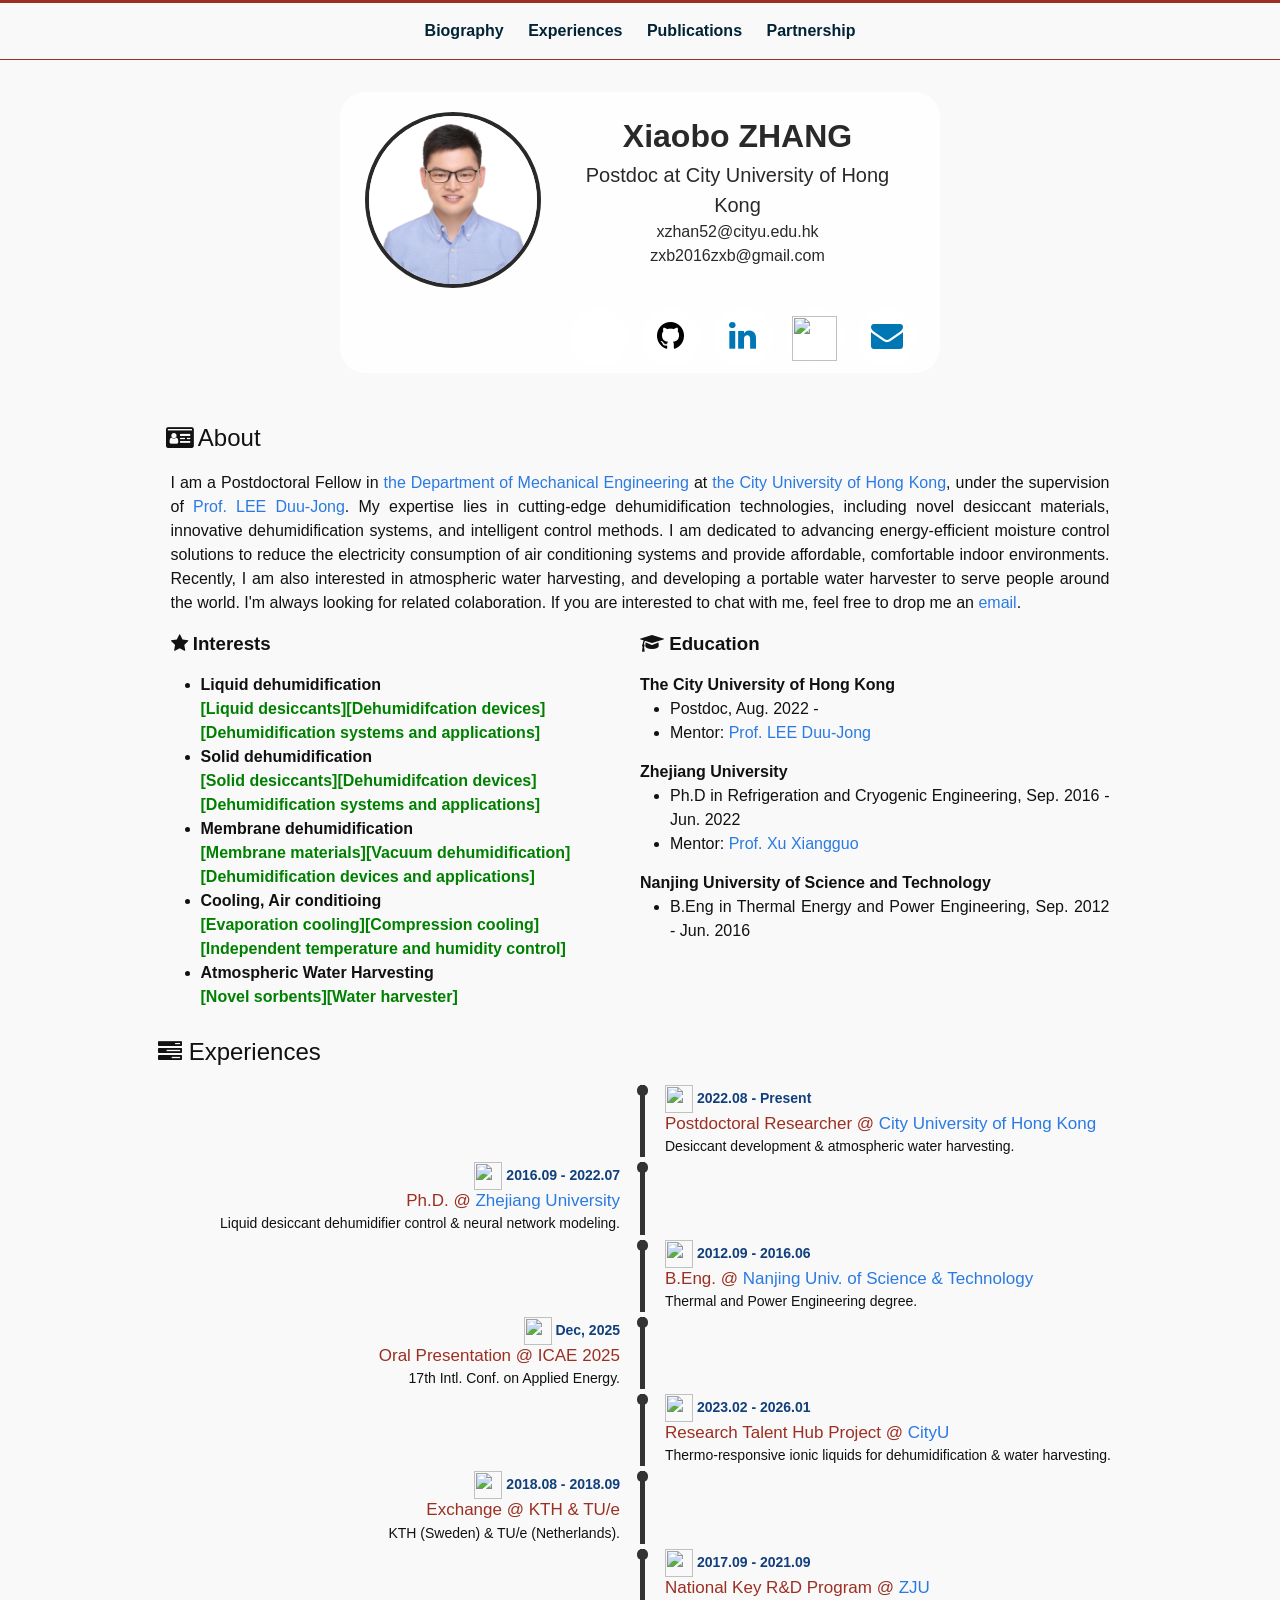
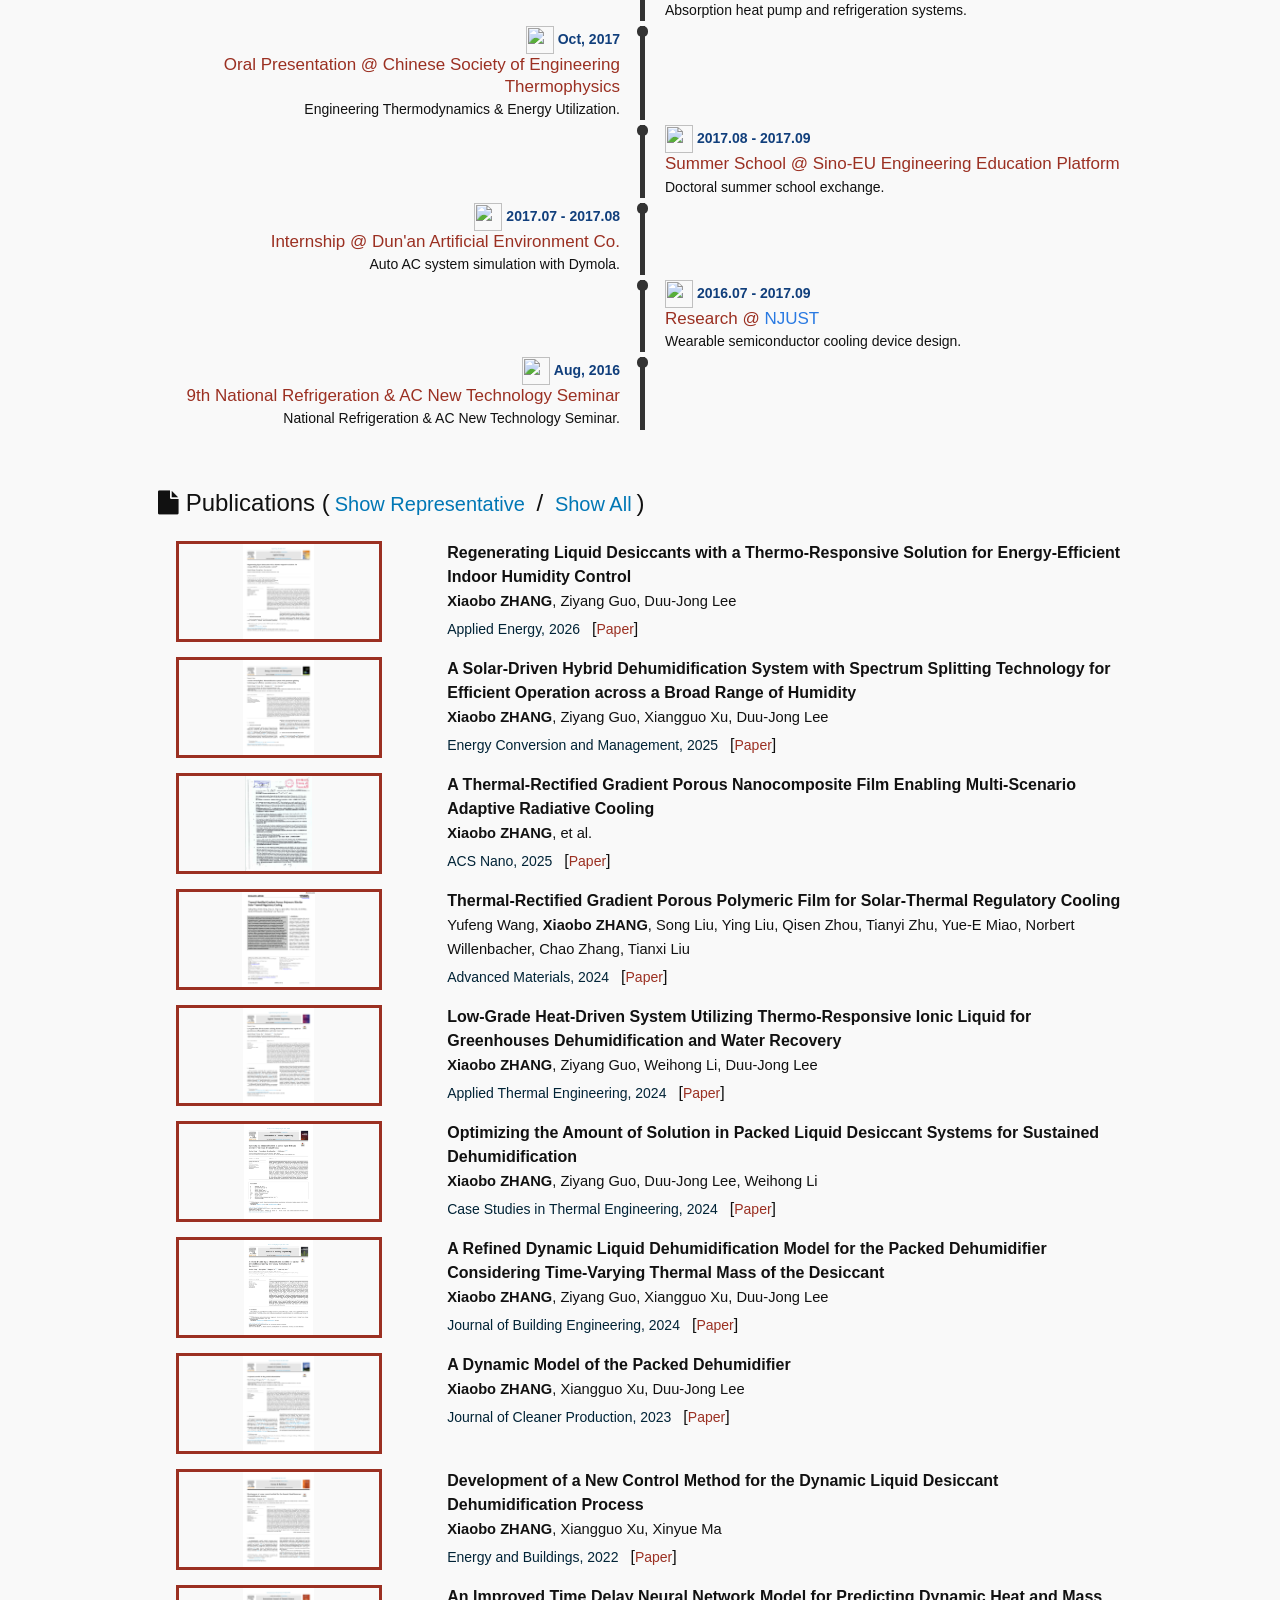
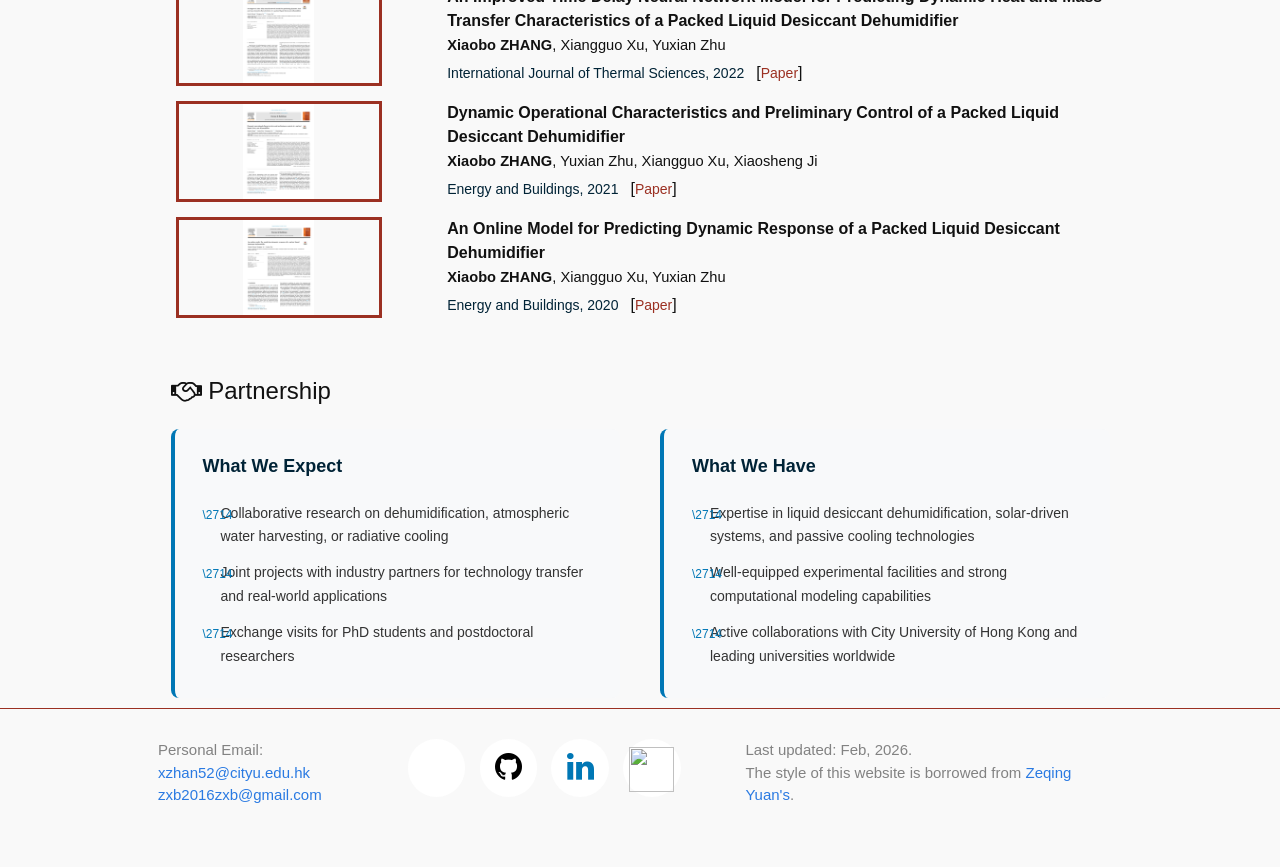
==== commit 014faac3: "Redesign Partnership: two-column layout with What We Expect / What We Have" ====
--- a/index.html
+++ b/index.html
@@ -792,431 +792,32 @@
   <div id="codebase" class="bio">
     <div class="bio-body" style="overflow:hidden;">
       <h1 class="md-heading text-left">
-        <i class="fa fa-tasks" aria-hidden="true"></i>
+        <i class="fa fa-handshake-o" aria-hidden="true"></i>
         Partnership
-      </h1>  
-      <div class="card-container">
-
-        <div class="github-card">
-          <div>
-            <a class="repo-link" href="https://github.com/alibaba-damo-academy/WorldVLA" target="_blank">
-              alibaba-damo-academy/<strong>WorldVLA</strong>
-            </a>
-            <span class="label">Project</span>
-          </div>
-          <div class="description">
-            WorldVLA: Towards Autoregressive Action World Model.
-          </div>
-          <div class="meta">
-            <div class="dot"></div>
-            <div>Python</div>
-            <a href="https://github.com/alibaba-damo-academy/WorldVLA/stargazers" target="_blank">
-              <svg fill="currentColor" viewBox="0 0 1024 1024" xmlns="http://www.w3.org/2000/svg">
-                <path d="M908.1 353.1l-253.9-36.9L540.7 86.1c-3.1-6.3-8.2-11.4-14.5-14.5-15.8-7.8-35-1.3-42.9 
-                14.5L369.8 316.2 115.9 353.1c-7 1-13.4 4.3-18.3 9.3a32.05 32.05 0 0 0 .6 45.3l183.7 
-                179.1-43.4 252.9a31.95 31.95 0 0 0 46.4 33.7L512 754l227.1 
-                119.4c6.2 3.3 13.4 4.4 20.3 3.2 17.4-3 29.1-19.5 
-                26.1-36.9l-43.4-252.9 183.7-179.1c5-4.9 
-                8.3-11.3 9.3-18.3 2.7-17.5-9.5-33.7-27-36.3z"></path>
-              </svg>
-              Star &nbsp;  <span id="star-count"> ?/span>
-            </a>
-            <a href="https://github.com/alibaba-damo-academy/WorldVLA/network/members" target="_blank">
-              <svg fill="currentColor" viewBox="0 0 16 16" xmlns="http://www.w3.org/2000/svg">
-                <path d="M14 4a2 2 0 1 0-2.47 1.94V7a.48.48 0 0 1-.27.44L8.49 
-                8.88l-2.76-1.4A.49.49 0 0 1 5.46 7V5.94a2 2 0 1 0-1 
-                0V7a1.51 1.51 0 0 0 .82 1.34L8 
-                9.74v1.32a2 2 0 1 0 1 0V9.74l2.7-1.36A1.49 
-                1.49 0 0 0 12.52 7V5.92A2 2 0 0 0 14 
-                4zM4 4a1 1 0 1 1 2 0 1 1 0 0 1-2 
-                0zm5.47 9a1 1 0 1 1-2 0 1 1 0 0 
-                1 2 0zM12 5a1 1 0 1 1 0-2 1 1 0 0 1 0 2z">
-                </path>
-              </svg>
-              Fork &nbsp; <span id="fork-count"> ?/span>
-            </a>
-          </div>
-        </div>
-        
-        <div class="github-card">
-          <div>
-            <a class="repo-link" href="https://github.com/GAI4Manipulation/AwesomeGAIManipulation" target="_blank">
-              GAI4Manipulation/<strong>AwesomeGAIManipulation</strong>
-            </a>
-            <span class="label">Awesome List</span>
-          </div>
-          <div class="description">
-            Generative Artificial Intelligence in Robotic Manipulation: A Survey.
-          </div>
-          <div class="meta">
-            <div class="dot"></div>
-            <div>Markdown</div>
-            <a href="https://github.com/GAI4Manipulation/AwesomeGAIManipulation/stargazers" target="_blank">
-              <svg fill="currentColor" viewBox="0 0 1024 1024" xmlns="http://www.w3.org/2000/svg">
-                <path d="M908.1 353.1l-253.9-36.9L540.7 86.1c-3.1-6.3-8.2-11.4-14.5-14.5-15.8-7.8-35-1.3-42.9 
-                14.5L369.8 316.2 115.9 353.1c-7 1-13.4 4.3-18.3 9.3a32.05 32.05 0 0 0 .6 45.3l183.7 
-                179.1-43.4 252.9a31.95 31.95 0 0 0 46.4 33.7L512 754l227.1 
-                119.4c6.2 3.3 13.4 4.4 20.3 3.2 17.4-3 29.1-19.5 
-                26.1-36.9l-43.4-252.9 183.7-179.1c5-4.9 
-                8.3-11.3 9.3-18.3 2.7-17.5-9.5-33.7-27-36.3z"></path>
-              </svg>
-              Star &nbsp;<span id="star-count-2"> ?/span>
-            </a>
-            <a href="https://github.com/GAI4Manipulation/AwesomeGAIManipulation/network/members" target="_blank">
-              <svg fill="currentColor" viewBox="0 0 16 16" xmlns="http://www.w3.org/2000/svg">
-                <path d="M14 4a2 2 0 1 0-2.47 1.94V7a.48.48 0 0 1-.27.44L8.49 
-                8.88l-2.76-1.4A.49.49 0 0 1 5.46 7V5.94a2 2 0 1 0-1 
-                0V7a1.51 1.51 0 0 0 .82 1.34L8 
-                9.74v1.32a2 2 0 1 0 1 0V9.74l2.7-1.36A1.49 
-                1.49 0 0 0 12.52 7V5.92A2 2 0 0 0 14 
-                4zM4 4a1 1 0 1 1 2 0 1 1 0 0 1-2 
-                0zm5.47 9a1 1 0 1 1-2 0 1 1 0 0 
-                1 2 0zM12 5a1 1 0 1 1 0-2 1 1 0 0 1 0 2z">
-                </path>
-              </svg>
-              Fork &nbsp;<span id="fork-count-2"> ?/span>
-            </a>
-          </div>
-        </div>
-        
-        <!-- Card 4 -->
-        <div class="github-card">
-          <div>
-            <a class="repo-link" href="https://github.com/Jun-CEN/SegmentAnyRGBD" target="_blank">
-              Jun-CEN/<strong>SegmentAnyRGBD</strong>
-            </a>
-            <span class="label">Project</span>
-          </div>
-          <div class="description">
-            SegmentAnyRGBD.
-          </div>
-          <div class="meta">
-            <div class="dot"></div>
-            <div>Python</div>
-            <a href="https://github.com/Jun-CEN/SegmentAnyRGBD/stargazers" target="_blank">
-              <svg fill="currentColor" viewBox="0 0 1024 1024" xmlns="http://www.w3.org/2000/svg">
-                <path d="M908.1 353.1l-253.9-36.9L540.7 86.1c-3.1-6.3-8.2-11.4-14.5-14.5-15.8-7.8-35-1.3-42.9 
-                14.5L369.8 316.2 115.9 353.1c-7 1-13.4 4.3-18.3 9.3a32.05 32.05 0 0 0 .6 45.3l183.7 
-                179.1-43.4 252.9a31.95 31.95 0 0 0 46.4 33.7L512 754l227.1 
-                119.4c6.2 3.3 13.4 4.4 20.3 3.2 17.4-3 29.1-19.5 
-                26.1-36.9l-43.4-252.9 183.7-179.1c5-4.9 
-                8.3-11.3 9.3-18.3 2.7-17.5-9.5-33.7-27-36.3z"></path>
-              </svg>
-              Star &nbsp;<span id="star-count-4"> ?/span>
-            </a>
-            <a href="https://github.com/Jun-CEN/SegmentAnyRGBD/network/members" target="_blank">
-              <svg fill="currentColor" viewBox="0 0 16 16" xmlns="http://www.w3.org/2000/svg">
-                <path d="M14 4a2 2 0 1 0-2.47 1.94V7a.48.48 0 0 1-.27.44L8.49 
-                8.88l-2.76-1.4A.49.49 0 0 1 5.46 7V5.94a2 2 0 1 0-1 
-                0V7a1.51 1.51 0 0 0 .82 1.34L8 
-                9.74v1.32a2 2 0 1 0 1 0V9.74l2.7-1.36A1.49 
-                1.49 0 0 0 12.52 7V5.92A2 2 0 0 0 14 
-                4zM4 4a1 1 0 1 1 2 0 1 1 0 0 1-2 
-                0zm5.47 9a1 1 0 1 1-2 0 1 1 0 0 
-                1 2 0zM12 5a1 1 0 1 1 0-2 1 1 0 0 1 0 2z">
-                </path>
-              </svg>
-              Fork &nbsp;<span id="fork-count-4"> ?/span>
-            </a>
-          </div>
-        </div>
-
-        <!-- Card 9 -->
-        <div class="github-card">
-          <div>
-            <a class="repo-link" href="https://github.com/Jingkang50/PSG4D" target="_blank">
-              Jingkang50/<strong>PSG4D</strong>
-            </a>
-            <span class="label">Project</span>
-          </div>
-          <div class="description">
-            [NeurIPS 2023] 4D Panoptic Scene Graph Generation.
-          </div>
-          <div class="meta">
-            <div class="dot"></div>
-            <div>Python</div>
-            <a href="https://github.com/Jingkang50/PSG4D/stargazers" target="_blank">
-              <svg fill="currentColor" viewBox="0 0 1024 1024" xmlns="http://www.w3.org/2000/svg">
-                <path d="M908.1 353.1l-253.9-36.9L540.7 86.1c-3.1-6.3-8.2-11.4-14.5-14.5-15.8-7.8-35-1.3-42.9 
-                14.5L369.8 316.2 115.9 353.1c-7 1-13.4 4.3-18.3 9.3a32.05 32.05 0 0 0 .6 45.3l183.7 
-                179.1-43.4 252.9a31.95 31.95 0 0 0 46.4 33.7L512 754l227.1 
-                119.4c6.2 3.3 13.4 4.4 20.3 3.2 17.4-3 29.1-19.5 
-                26.1-36.9l-43.4-252.9 183.7-179.1c5-4.9 
-                8.3-11.3 9.3-18.3 2.7-17.5-9.5-33.7-27-36.3z"></path>
-              </svg>
-              Star &nbsp;<span id="star-count-9"> ?/span>
-            </a>
-            <a href="https://github.com/Jingkang50/PSG4D/network/members" target="_blank">
-              <svg fill="currentColor" viewBox="0 0 16 16" xmlns="http://www.w3.org/2000/svg">
-                <path d="M14 4a2 2 0 1 0-2.47 1.94V7a.48.48 0 0 1-.27.44L8.49 
-                8.88l-2.76-1.4A.49.49 0 0 1 5.46 7V5.94a2 2 0 1 0-1 
-                0V7a1.51 1.51 0 0 0 .82 1.34L8 
-                9.74v1.32a2 2 0 1 0 1 0V9.74l2.7-1.36A1.49 
-                1.49 0 0 0 12.52 7V5.92A2 2 0 0 0 14 
-                4zM4 4a1 1 0 1 1 2 0 1 1 0 0 1-2 
-                0zm5.47 9a1 1 0 1 1-2 0 1 1 0 0 
-                1 2 0zM12 5a1 1 0 1 1 0-2 1 1 0 0 1 0 2z">
-                </path>
-              </svg>
-              Fork &nbsp;<span id="fork-count-9"> ?/span>
-            </a>
-          </div>
-        </div>
-
-
-        <!-- Card 10 -->
-        <div class="github-card">
-          <div>
-            <a class="repo-link" href="https://github.com/youquanl/Segment-Any-Point-Cloud" target="_blank">
-              youquanl/<strong>Segment-Any-Point-Cloud</strong>
-            </a>
-            <span class="label">Project</span>
-          </div>
-          <div class="description">
-            [NeurIPS 2023] Segment Any Point Cloud Sequences by Distilling Vision Foundation Models.
-          </div>
-          <div class="meta">
-            <div class="dot"></div>
-            <div>Python</div>
-            <a href="https://github.com/youquanl/Segment-Any-Point-Cloud/stargazers" target="_blank">
-              <svg fill="currentColor" viewBox="0 0 1024 1024" xmlns="http://www.w3.org/2000/svg">
-                <path d="M908.1 353.1l-253.9-36.9L540.7 86.1c-3.1-6.3-8.2-11.4-14.5-14.5-15.8-7.8-35-1.3-42.9 
-                14.5L369.8 316.2 115.9 353.1c-7 1-13.4 4.3-18.3 9.3a32.05 32.05 0 0 0 .6 45.3l183.7 
-                179.1-43.4 252.9a31.95 31.95 0 0 0 46.4 33.7L512 754l227.1 
-                119.4c6.2 3.3 13.4 4.4 20.3 3.2 17.4-3 29.1-19.5 
-                26.1-36.9l-43.4-252.9 183.7-179.1c5-4.9 
-                8.3-11.3 9.3-18.3 2.7-17.5-9.5-33.7-27-36.3z"></path>
-              </svg>
-              Star &nbsp;<span id="star-count-10"> ?/span>
-            </a>
-            <a href="https://github.com/youquanl/Segment-Any-Point-Cloud/network/members" target="_blank">
-              <svg fill="currentColor" viewBox="0 0 16 16" xmlns="http://www.w3.org/2000/svg">
-                <path d="M14 4a2 2 0 1 0-2.47 1.94V7a.48.48 0 0 1-.27.44L8.49 
-                8.88l-2.76-1.4A.49.49 0 0 1 5.46 7V5.94a2 2 0 1 0-1 
-                0V7a1.51 1.51 0 0 0 .82 1.34L8 
-                9.74v1.32a2 2 0 1 0 1 0V9.74l2.7-1.36A1.49 
-                1.49 0 0 0 12.52 7V5.92A2 2 0 0 0 14 
-                4zM4 4a1 1 0 1 1 2 0 1 1 0 0 1-2 
-                0zm5.47 9a1 1 0 1 1-2 0 1 1 0 0 
-                1 2 0zM12 5a1 1 0 1 1 0-2 1 1 0 0 1 0 2z">
-                </path>
-              </svg>
-              Fork &nbsp;<span id="fork-count-10"> ?/span>
-            </a>
-          </div>
-        </div>
-
-        <div class="github-card">
-          <div>
-            <a class="repo-link" href="https://github.com/Jun-CEN/CMDFusion" target="_blank">
-              Jun-CEN/<strong>CMDFusion</strong>
-            </a>
-            <span class="label">Project</span>
-          </div>
-          <div class="description">
-            [RA-L 2023] CMDFusion: Bidirectional Fusion Network with Cross-modality Knowledge Distillation for LIDAR Semantic Segmentation.
-          </div>
-          <div class="meta">
-            <div class="dot"></div>
-            <div>Python</div>
-            <a href="https://github.com/Jun-CEN/CMDFusion/stargazers" target="_blank">
-              <svg fill="currentColor" viewBox="0 0 1024 1024" xmlns="http://www.w3.org/2000/svg">
-                <path d="M908.1 353.1l-253.9-36.9L540.7 86.1c-3.1-6.3-8.2-11.4-14.5-14.5-15.8-7.8-35-1.3-42.9 
-                14.5L369.8 316.2 115.9 353.1c-7 1-13.4 4.3-18.3 9.3a32.05 32.05 0 0 0 .6 45.3l183.7 
-                179.1-43.4 252.9a31.95 31.95 0 0 0 46.4 33.7L512 754l227.1 
-                119.4c6.2 3.3 13.4 4.4 20.3 3.2 17.4-3 29.1-19.5 
-                26.1-36.9l-43.4-252.9 183.7-179.1c5-4.9 
-                8.3-11.3 9.3-18.3 2.7-17.5-9.5-33.7-27-36.3z"></path>
-              </svg>
-              Star &nbsp;<span id="star-count-3"> ?/span>
-            </a>
-            <a href="https://github.com/Jun-CEN/CMDFusion/network/members" target="_blank">
-              <svg fill="currentColor" viewBox="0 0 16 16" xmlns="http://www.w3.org/2000/svg">
-                <path d="M14 4a2 2 0 1 0-2.47 1.94V7a.48.48 0 0 1-.27.44L8.49 
-                8.88l-2.76-1.4A.49.49 0 0 1 5.46 7V5.94a2 2 0 1 0-1 
-                0V7a1.51 1.51 0 0 0 .82 1.34L8 
-                9.74v1.32a2 2 0 1 0 1 0V9.74l2.7-1.36A1.49 
-                1.49 0 0 0 12.52 7V5.92A2 2 0 0 0 14 
-                4zM4 4a1 1 0 1 1 2 0 1 1 0 0 1-2 
-                0zm5.47 9a1 1 0 1 1-2 0 1 1 0 0 
-                1 2 0zM12 5a1 1 0 1 1 0-2 1 1 0 0 1 0 2z">
-                </path>
-              </svg>
-              Fork &nbsp;<span id="fork-count-3"> ?/span>
-            </a>
-          </div>
-        </div>
-
-        <!-- Card 5 -->
-        <div class="github-card">
-          <div>
-            <a class="repo-link" href="https://github.com/Jun-CEN/PSL" target="_blank">
-              Jun-CEN/<strong>PSL</strong>
-            </a>
-            <span class="label">Project</span>
-          </div>
-          <div class="description">
-            [CVPR 2023] Enlarge Instance-specific and Class-specific Information for Open-set Action Recognition.
-          </div>
-          <div class="meta">
-            <div class="dot"></div>
-            <div>Python</div>
-            <a href="https://github.com/Jun-CEN/PSL/stargazers" target="_blank">
-              <svg fill="currentColor" viewBox="0 0 1024 1024" xmlns="http://www.w3.org/2000/svg">
-                <path d="M908.1 353.1l-253.9-36.9L540.7 86.1c-3.1-6.3-8.2-11.4-14.5-14.5-15.8-7.8-35-1.3-42.9 
-                14.5L369.8 316.2 115.9 353.1c-7 1-13.4 4.3-18.3 9.3a32.05 32.05 0 0 0 .6 45.3l183.7 
-                179.1-43.4 252.9a31.95 31.95 0 0 0 46.4 33.7L512 754l227.1 
-                119.4c6.2 3.3 13.4 4.4 20.3 3.2 17.4-3 29.1-19.5 
-                26.1-36.9l-43.4-252.9 183.7-179.1c5-4.9 
-                8.3-11.3 9.3-18.3 2.7-17.5-9.5-33.7-27-36.3z"></path>
-              </svg>
-              Star &nbsp;<span id="star-count-5"> ?/span>
-            </a>
-            <a href="https://github.com/Jun-CEN/PSL/network/members" target="_blank">
-              <svg fill="currentColor" viewBox="0 0 16 16" xmlns="http://www.w3.org/2000/svg">
-                <path d="M14 4a2 2 0 1 0-2.47 1.94V7a.48.48 0 0 1-.27.44L8.49 
-                8.88l-2.76-1.4A.49.49 0 0 1 5.46 7V5.94a2 2 0 1 0-1 
-                0V7a1.51 1.51 0 0 0 .82 1.34L8 
-                9.74v1.32a2 2 0 1 0 1 0V9.74l2.7-1.36A1.49 
-                1.49 0 0 0 12.52 7V5.92A2 2 0 0 0 14 
-                4zM4 4a1 1 0 1 1 2 0 1 1 0 0 1-2 
-                0zm5.47 9a1 1 0 1 1-2 0 1 1 0 0 
-                1 2 0zM12 5a1 1 0 1 1 0-2 1 1 0 0 1 0 2z">
-                </path>
-              </svg>
-              Fork &nbsp;<span id="fork-count-5"> ?/span>
-            </a>
-          </div>
-        </div>
-
-        <!-- Card 6 -->
-        <div class="github-card">
-          <div>
-            <a class="repo-link" href="https://github.com/Jun-CEN/Unified-Open-Set-Recognition" target="_blank">
-              Jun-CEN/<strong>Unified-Open-Set-Recognition</strong>
-            </a>
-            <span class="label">Project</span>
-          </div>
-          <div class="description">
-            [ICLR 2023] The Devil is in the Wrongly-classified Samples: Towards Unified Open-set Recognition.
-          </div>
-          <div class="meta">
-            <div class="dot"></div>
-            <div>Python</div>
-            <a href="https://github.com/Jun-CEN/Unified-Open-Set-Recognition/stargazers" target="_blank">
-              <svg fill="currentColor" viewBox="0 0 1024 1024" xmlns="http://www.w3.org/2000/svg">
-                <path d="M908.1 353.1l-253.9-36.9L540.7 86.1c-3.1-6.3-8.2-11.4-14.5-14.5-15.8-7.8-35-1.3-42.9 
-                14.5L369.8 316.2 115.9 353.1c-7 1-13.4 4.3-18.3 9.3a32.05 32.05 0 0 0 .6 45.3l183.7 
-                179.1-43.4 252.9a31.95 31.95 0 0 0 46.4 33.7L512 754l227.1 
-                119.4c6.2 3.3 13.4 4.4 20.3 3.2 17.4-3 29.1-19.5 
-                26.1-36.9l-43.4-252.9 183.7-179.1c5-4.9 
-                8.3-11.3 9.3-18.3 2.7-17.5-9.5-33.7-27-36.3z"></path>
-              </svg>
-              Star &nbsp;<span id="star-count-6"> ?/span>
-            </a>
-            <a href="https://github.com/Jun-CEN/Unified-Open-Set-Recognition/network/members" target="_blank">
-              <svg fill="currentColor" viewBox="0 0 16 16" xmlns="http://www.w3.org/2000/svg">
-                <path d="M14 4a2 2 0 1 0-2.47 1.94V7a.48.48 0 0 1-.27.44L8.49 
-                8.88l-2.76-1.4A.49.49 0 0 1 5.46 7V5.94a2 2 0 1 0-1 
-                0V7a1.51 1.51 0 0 0 .82 1.34L8 
-                9.74v1.32a2 2 0 1 0 1 0V9.74l2.7-1.36A1.49 
-                1.49 0 0 0 12.52 7V5.92A2 2 0 0 0 14 
-                4zM4 4a1 1 0 1 1 2 0 1 1 0 0 1-2 
-                0zm5.47 9a1 1 0 1 1-2 0 1 1 0 0 
-                1 2 0zM12 5a1 1 0 1 1 0-2 1 1 0 0 1 0 2z">
-                </path>
-              </svg>
-              Fork &nbsp;<span id="fork-count-6"> ?/span>
-            </a>
-          </div>
-        </div>
-
-        <!-- Card 7 -->
-        <div class="github-card">
-          <div>
-            <a class="repo-link" href="https://github.com/Jun-CEN/Open-world-3D-semantic-segmentation" target="_blank">
-              Jun-CEN/<strong>Open-world-3D-semantic-segmentation</strong>
-            </a>
-            <span class="label">Project</span>
-          </div>
-          <div class="description">
-            [ECCV 2022] Open-world Semantic Segmentation for LIDAR Point Clouds.
-          </div>
-          <div class="meta">
-            <div class="dot"></div>
-            <div>Python</div>
-            <a href="https://github.com/Jun-CEN/Open-world-3D-semantic-segmentation/stargazers" target="_blank">
-              <svg fill="currentColor" viewBox="0 0 1024 1024" xmlns="http://www.w3.org/2000/svg">
-                <path d="M908.1 353.1l-253.9-36.9L540.7 86.1c-3.1-6.3-8.2-11.4-14.5-14.5-15.8-7.8-35-1.3-42.9 
-                14.5L369.8 316.2 115.9 353.1c-7 1-13.4 4.3-18.3 9.3a32.05 32.05 0 0 0 .6 45.3l183.7 
-                179.1-43.4 252.9a31.95 31.95 0 0 0 46.4 33.7L512 754l227.1 
-                119.4c6.2 3.3 13.4 4.4 20.3 3.2 17.4-3 29.1-19.5 
-                26.1-36.9l-43.4-252.9 183.7-179.1c5-4.9 
-                8.3-11.3 9.3-18.3 2.7-17.5-9.5-33.7-27-36.3z"></path>
-              </svg>
-              Star &nbsp;<span id="star-count-7"> ?/span>
-            </a>
-            <a href="https://github.com/Jun-CEN/Open-world-3D-semantic-segmentation/network/members" target="_blank">
-              <svg fill="currentColor" viewBox="0 0 16 16" xmlns="http://www.w3.org/2000/svg">
-                <path d="M14 4a2 2 0 1 0-2.47 1.94V7a.48.48 0 0 1-.27.44L8.49 
-                8.88l-2.76-1.4A.49.49 0 0 1 5.46 7V5.94a2 2 0 1 0-1 
-                0V7a1.51 1.51 0 0 0 .82 1.34L8 
-                9.74v1.32a2 2 0 1 0 1 0V9.74l2.7-1.36A1.49 
-                1.49 0 0 0 12.52 7V5.92A2 2 0 0 0 14 
-                4zM4 4a1 1 0 1 1 2 0 1 1 0 0 1-2 
-                0zm5.47 9a1 1 0 1 1-2 0 1 1 0 0 
-                1 2 0zM12 5a1 1 0 1 1 0-2 1 1 0 0 1 0 2z">
-                </path>
-              </svg>
-              Fork &nbsp;<span id="fork-count-7"> ?/span>
-            </a>
-          </div>
-        </div>
-
-        <!-- Card 8 -->
-        <div class="github-card">
-          <div>
-            <a class="repo-link" href="https://github.com/Jun-CEN/Open-World-Semantic-Segmentation" target="_blank">
-              Jun-CEN/<strong>Open-World-Semantic-Segmentation</strong>
-            </a>
-            <span class="label">Project</span>
-          </div>
-          <div class="description">
-            [ICCV 2021] Deep Metric Learning for Open World Semantic Segmentation.
-          </div>
-          <div class="meta">
-            <div class="dot"></div>
-            <div>Python</div>
-            <a href="https://github.com/Jun-CEN/Open-World-Semantic-Segmentation/stargazers" target="_blank">
-              <svg fill="currentColor" viewBox="0 0 1024 1024" xmlns="http://www.w3.org/2000/svg">
-                <path d="M908.1 353.1l-253.9-36.9L540.7 86.1c-3.1-6.3-8.2-11.4-14.5-14.5-15.8-7.8-35-1.3-42.9 
-                14.5L369.8 316.2 115.9 353.1c-7 1-13.4 4.3-18.3 9.3a32.05 32.05 0 0 0 .6 45.3l183.7 
-                179.1-43.4 252.9a31.95 31.95 0 0 0 46.4 33.7L512 754l227.1 
-                119.4c6.2 3.3 13.4 4.4 20.3 3.2 17.4-3 29.1-19.5 
-                26.1-36.9l-43.4-252.9 183.7-179.1c5-4.9 
-                8.3-11.3 9.3-18.3 2.7-17.5-9.5-33.7-27-36.3z"></path>
-              </svg>
-              Star &nbsp;<span id="star-count-8"> ?/span>
-            </a>
-            <a href="https://github.com/Jun-CEN/Open-World-Semantic-Segmentation/network/members" target="_blank">
-              <svg fill="currentColor" viewBox="0 0 16 16" xmlns="http://www.w3.org/2000/svg">
-                <path d="M14 4a2 2 0 1 0-2.47 1.94V7a.48.48 0 0 1-.27.44L8.49 
-                8.88l-2.76-1.4A.49.49 0 0 1 5.46 7V5.94a2 2 0 1 0-1 
-                0V7a1.51 1.51 0 0 0 .82 1.34L8 
-                9.74v1.32a2 2 0 1 0 1 0V9.74l2.7-1.36A1.49 
-                1.49 0 0 0 12.52 7V5.92A2 2 0 0 0 14 
-                4zM4 4a1 1 0 1 1 2 0 1 1 0 0 1-2 
-                0zm5.47 9a1 1 0 1 1-2 0 1 1 0 0 
-                1 2 0zM12 5a1 1 0 1 1 0-2 1 1 0 0 1 0 2z">
-                </path>
-              </svg>
-              Fork &nbsp;<span id="fork-count-8"> ?/span>
-            </a>
-          </div>
-        </div>
-
-        
-        </div>
+      </h1>
+
+      <div class="partnership-grid">
+
+        <div class="partnership-col">
+          <h2 class="partnership-heading">What We Expect</h2>
+          <ul class="partnership-list">
+            <li>Collaborative research on dehumidification, atmospheric water harvesting, or radiative cooling</li>
+            <li>Joint projects with industry partners for technology transfer and real-world applications</li>
+            <li>Exchange visits for PhD students and postdoctoral researchers</li>
+          </ul>
+        </div>
+
+        <div class="partnership-col">
+          <h2 class="partnership-heading">What We Have</h2>
+          <ul class="partnership-list">
+            <li>Expertise in liquid desiccant dehumidification, solar-driven systems, and passive cooling technologies</li>
+            <li>Well-equipped experimental facilities and strong computational modeling capabilities</li>
+            <li>Active collaborations with City University of Hong Kong and leading universities worldwide</li>
+          </ul>
+        </div>
+
+      </div>
+
     </div>
   </div>
 </div>
--- a/main.css
+++ b/main.css
@@ -2131,8 +2131,52 @@
     font-size: 14px;
 }
 
+/* Partnership two-column layout */
+.partnership-grid {
+    display: flex;
+    gap: 40px;
+    margin-top: 20px;
+}
+.partnership-col {
+    flex: 1;
+    background: #f8f9fa;
+    border-radius: 8px;
+    padding: 24px 28px;
+    border-left: 4px solid #0077B5;
+}
+.partnership-heading {
+    font-size: 18px;
+    color: #002336;
+    margin: 0 0 16px 0;
+    font-weight: 700;
+}
+.partnership-list {
+    list-style: none;
+    padding: 0;
+    margin: 0;
+}
+.partnership-list li {
+    font-size: 14px;
+    line-height: 1.7;
+    color: #333;
+    padding: 6px 0;
+    padding-left: 18px;
+    position: relative;
+}
+.partnership-list li::before {
+    content: "\\2714";
+    color: #0077B5;
+    position: absolute;
+    left: 0;
+    font-size: 12px;
+    top: 9px;
+}
 /* Fix for mobile */
 @media screen and (max-width: 800px) {
+    .partnership-grid {
+        flex-direction: column;
+        gap: 20px;
+    }
     .publications {
         max-width: 100% !important;
         padding-left: 15px !important;
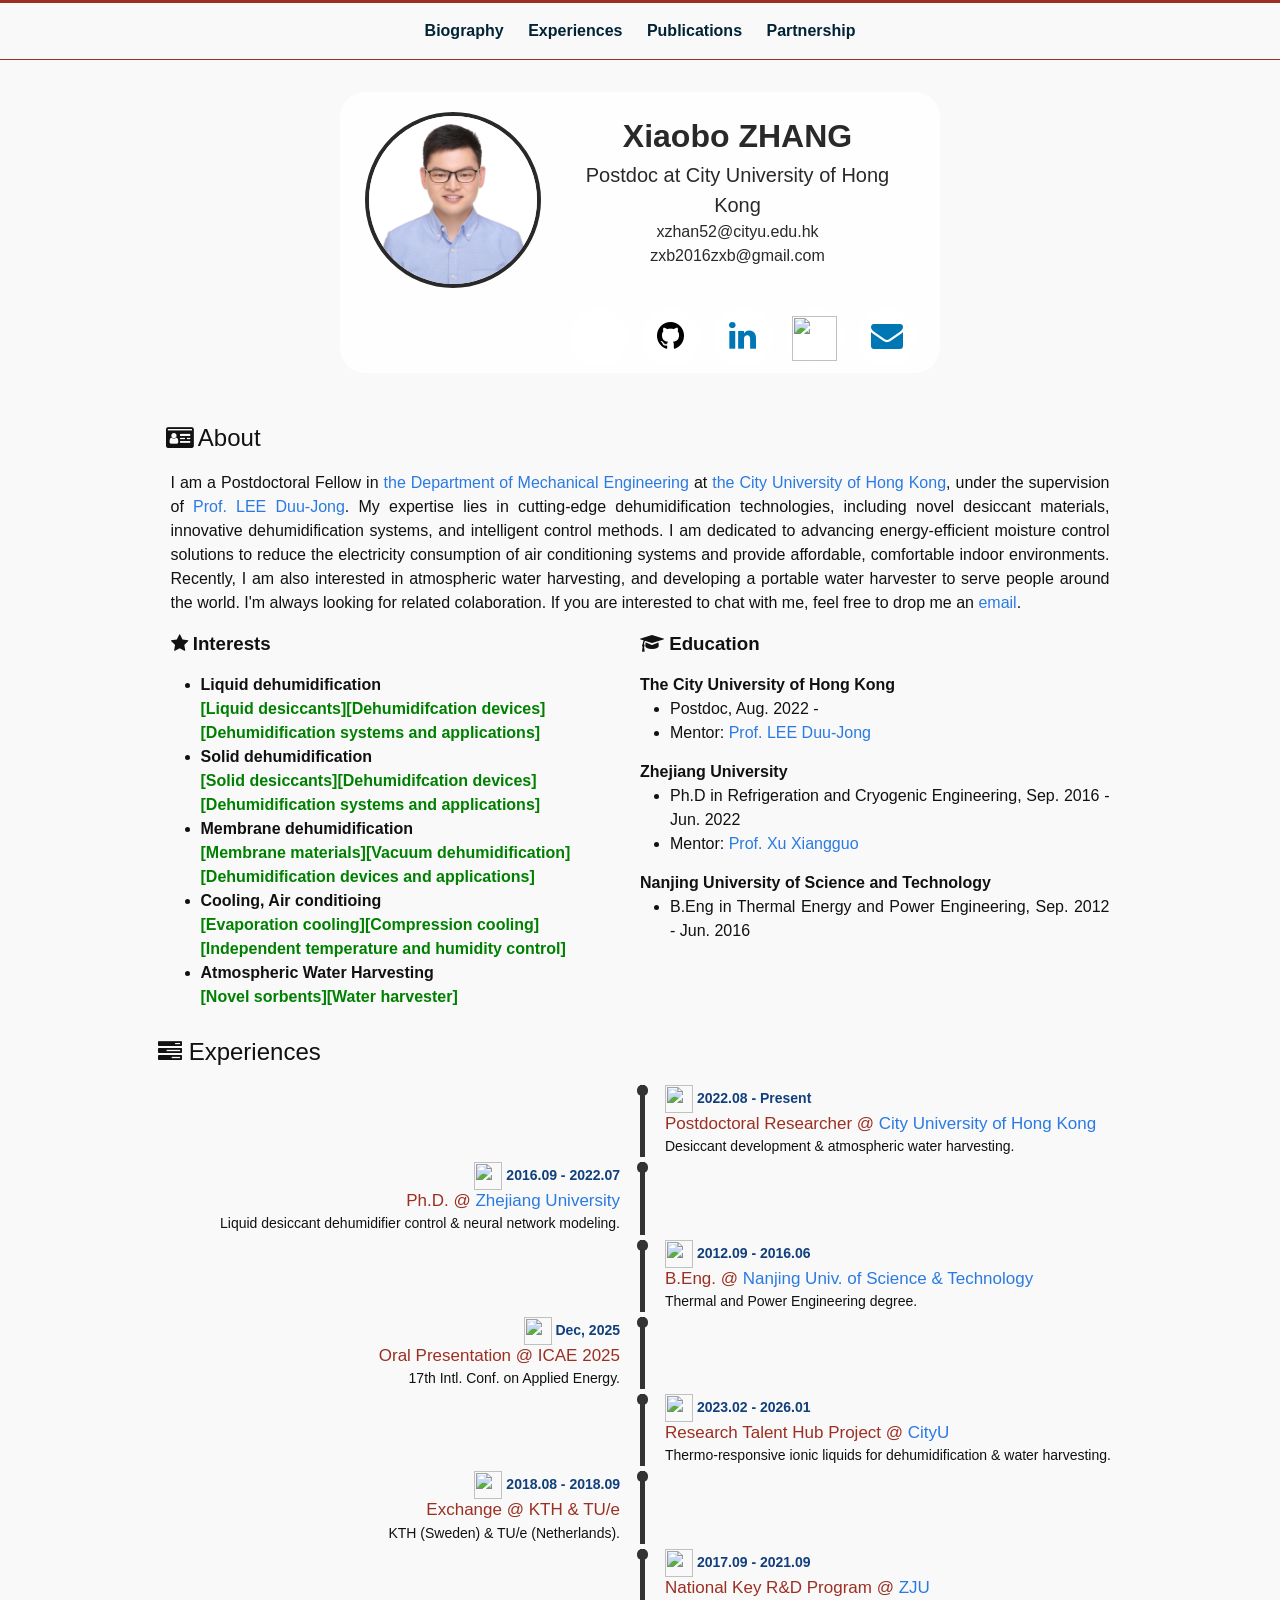
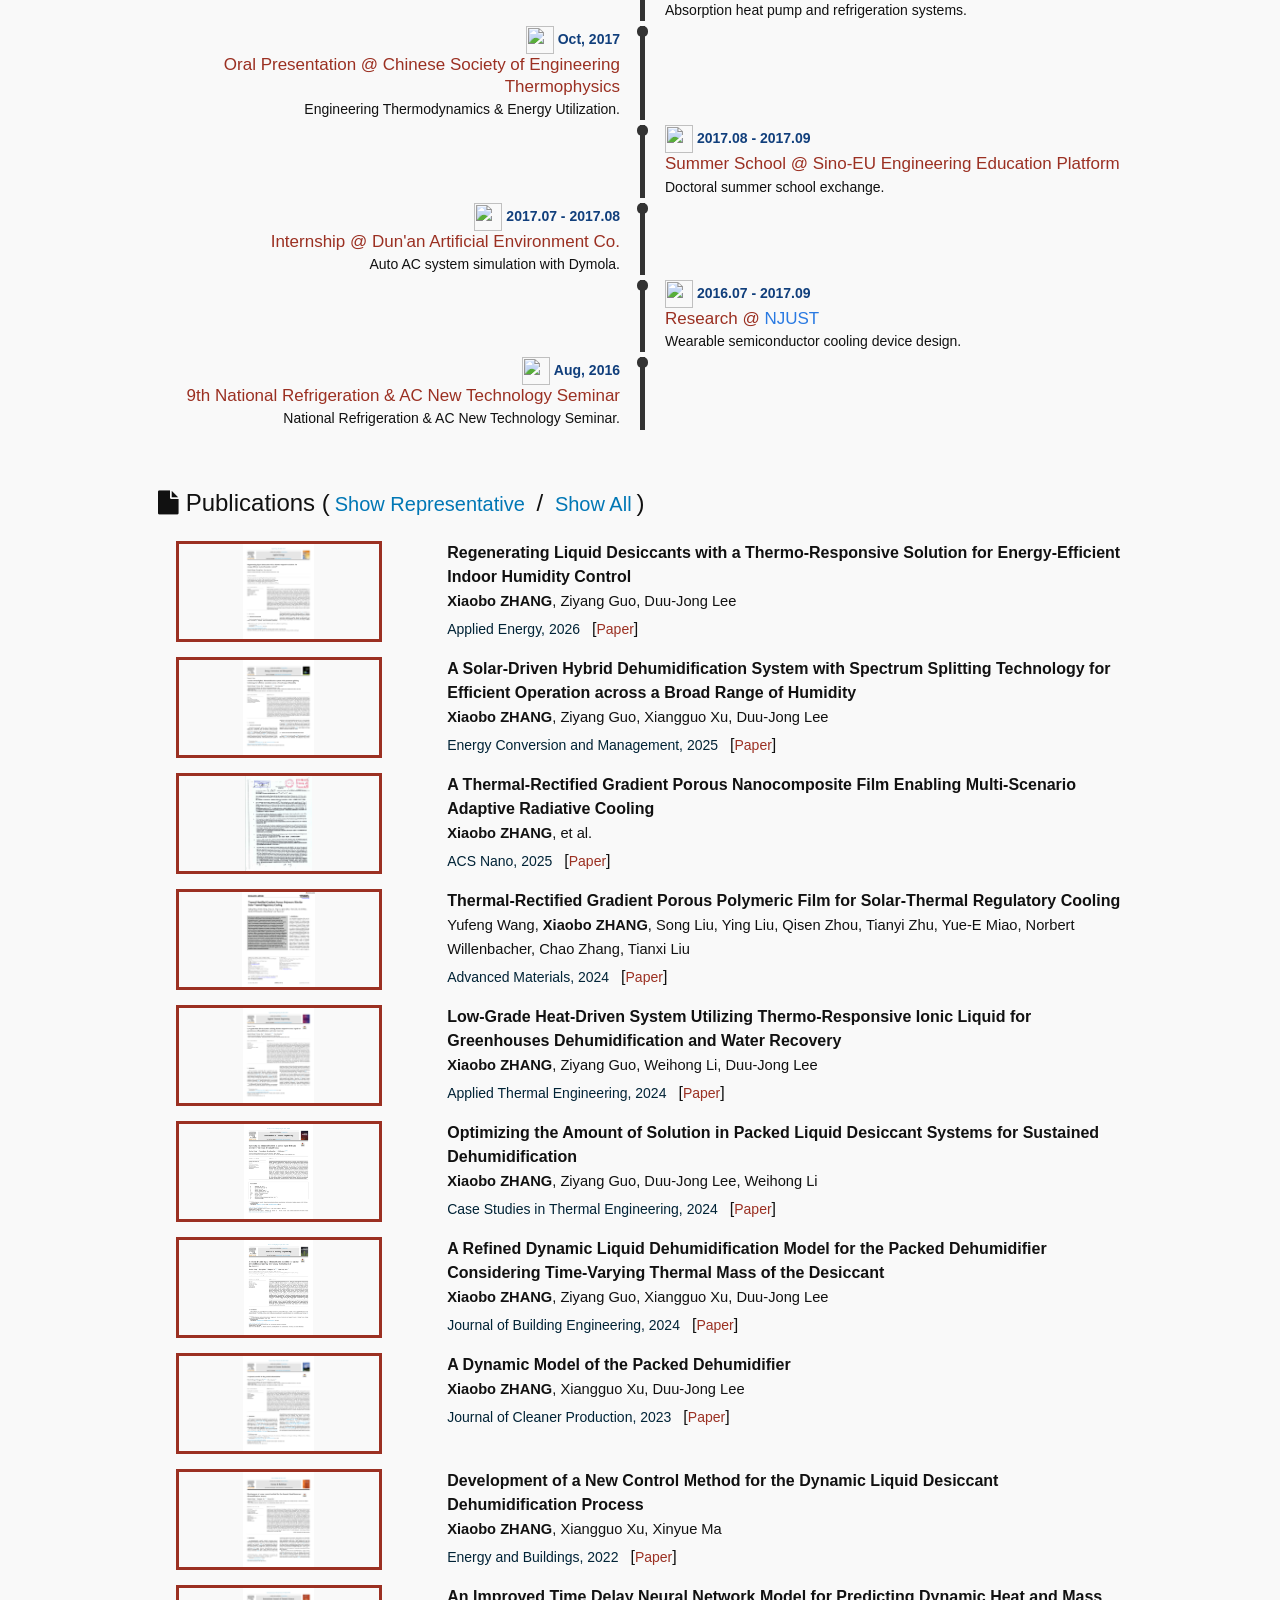
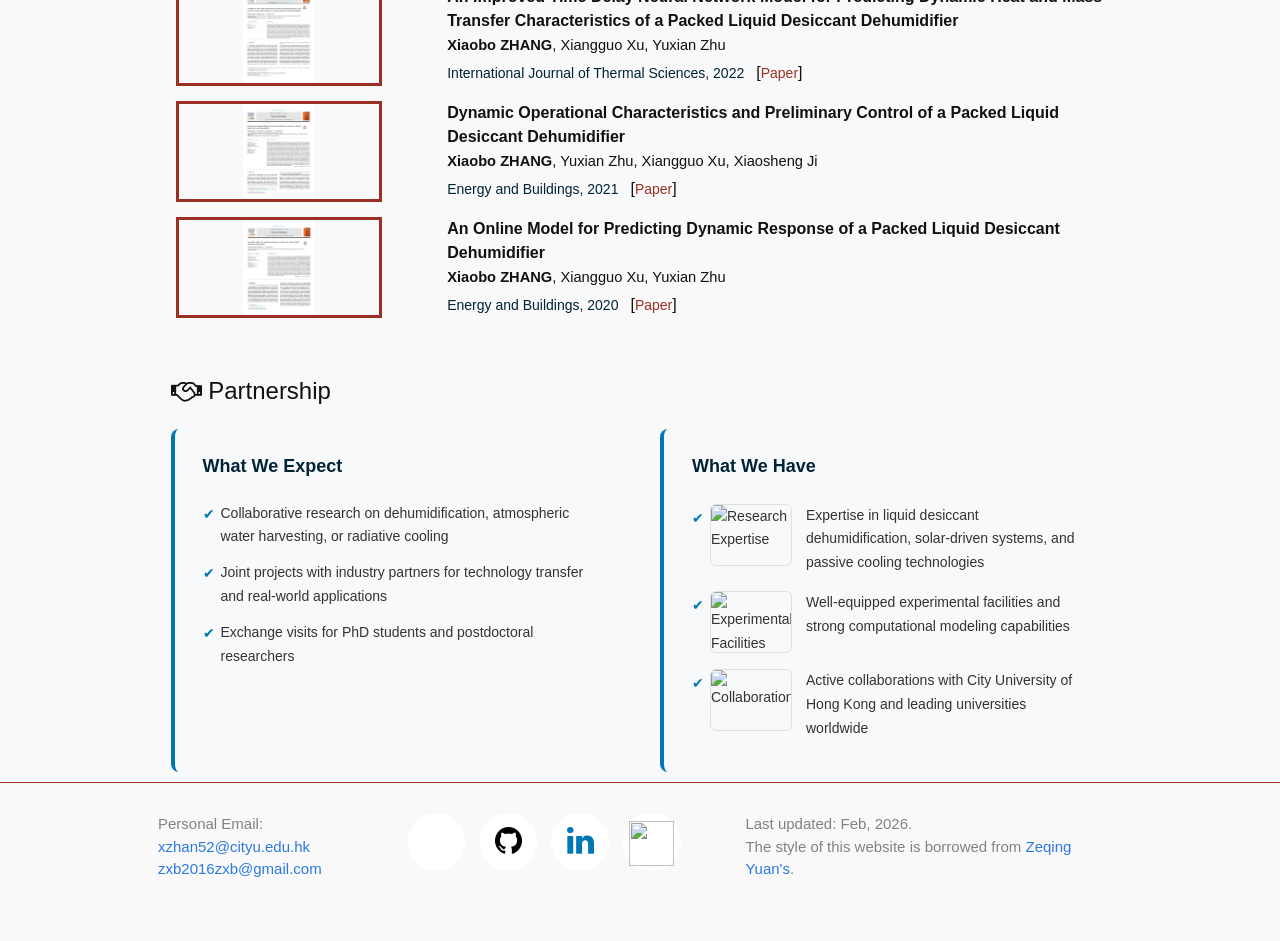
==== commit da4ae964: "Fix partnership: correct checkmark icon, add image slots for What We Have" ====
--- a/index.html
+++ b/index.html
@@ -809,11 +809,18 @@
 
         <div class="partnership-col">
           <h2 class="partnership-heading">What We Have</h2>
-          <ul class="partnership-list">
-            <li>Expertise in liquid desiccant dehumidification, solar-driven systems, and passive cooling technologies</li>
-            <li>Well-equipped experimental facilities and strong computational modeling capabilities</li>
-            <li>Active collaborations with City University of Hong Kong and leading universities worldwide</li>
-          </ul>
+          <div class="partnership-item-with-img">
+            <img class="partnership-img" src="images/partnership_expertise.png" alt="Research Expertise">
+            <span>Expertise in liquid desiccant dehumidification, solar-driven systems, and passive cooling technologies</span>
+          </div>
+          <div class="partnership-item-with-img">
+            <img class="partnership-img" src="images/partnership_facility.png" alt="Experimental Facilities">
+            <span>Well-equipped experimental facilities and strong computational modeling capabilities</span>
+          </div>
+          <div class="partnership-item-with-img">
+            <img class="partnership-img" src="images/partnership_collab.png" alt="Collaborations">
+            <span>Active collaborations with City University of Hong Kong and leading universities worldwide</span>
+          </div>
         </div>
 
       </div>
--- a/main.css
+++ b/main.css
@@ -2164,12 +2164,40 @@
     position: relative;
 }
 .partnership-list li::before {
-    content: "\\2714";
+    content: "\2714";
     color: #0077B5;
     position: absolute;
     left: 0;
-    font-size: 12px;
-    top: 9px;
+    font-size: 14px;
+    top: 7px;
+}
+
+/* What We Have - items with image */
+.partnership-item-with-img {
+    display: flex;
+    align-items: flex-start;
+    gap: 14px;
+    padding: 8px 0 8px 18px;
+    position: relative;
+    font-size: 14px;
+    line-height: 1.7;
+    color: #333;
+}
+.partnership-item-with-img::before {
+    content: "\2714";
+    color: #0077B5;
+    position: absolute;
+    left: 0;
+    font-size: 14px;
+    top: 11px;
+}
+.partnership-item-with-img .partnership-img {
+    width: 80px;
+    height: 60px;
+    object-fit: cover;
+    border-radius: 6px;
+    flex-shrink: 0;
+    border: 1px solid #e0e0e0;
 }
 /* Fix for mobile */
 @media screen and (max-width: 800px) {
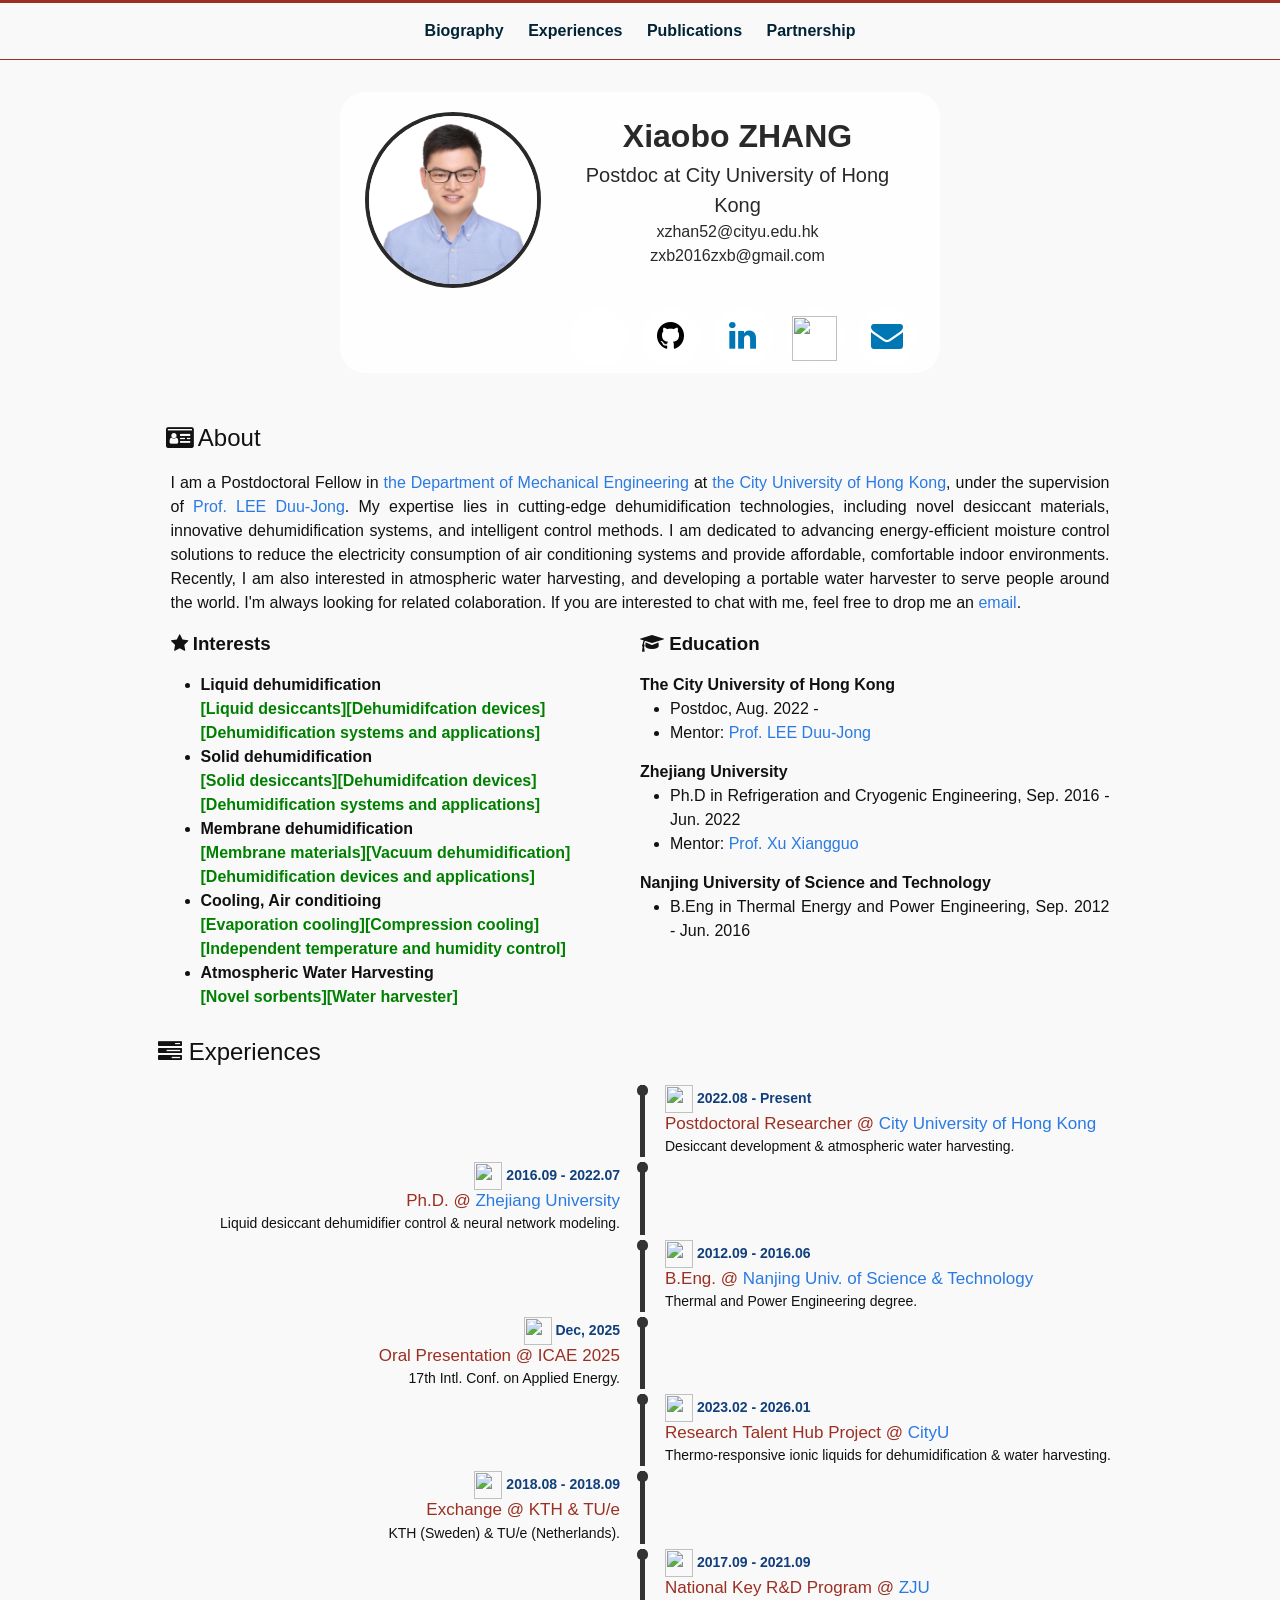
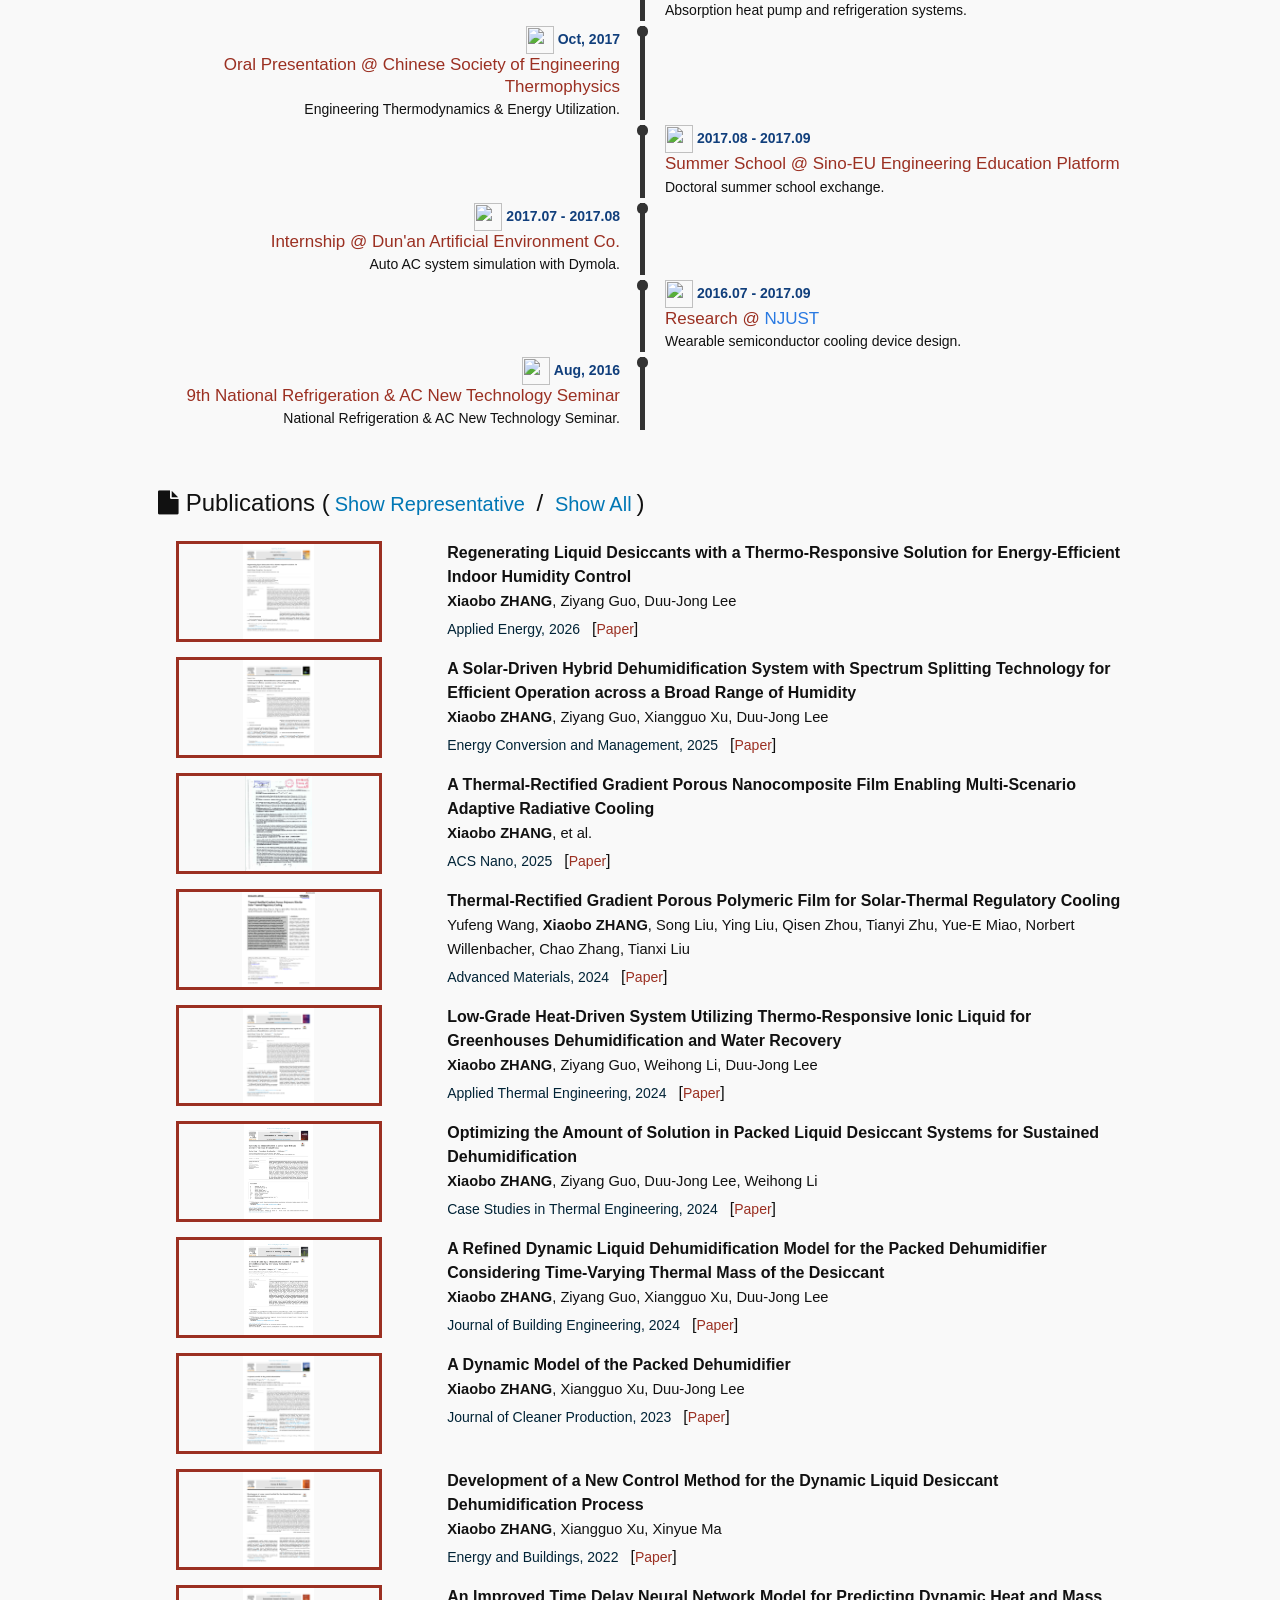
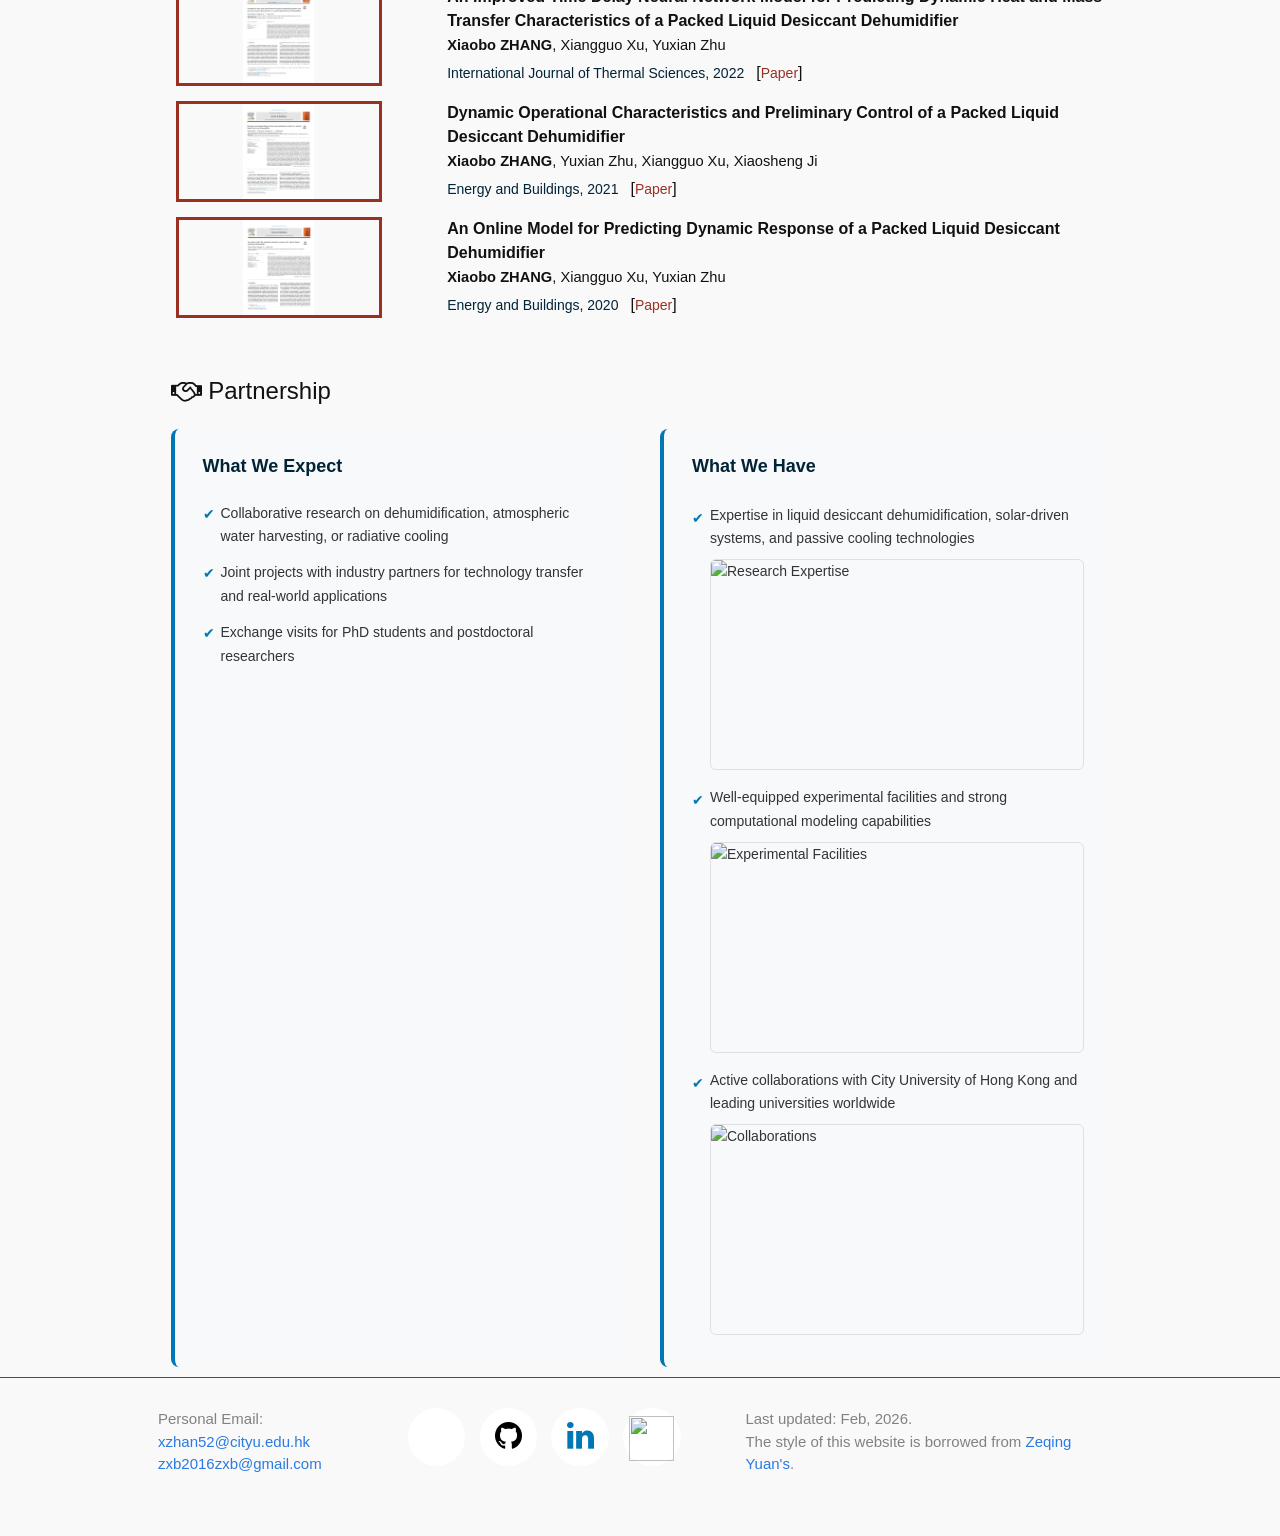
==== commit f4778dcd: "Move partnership images below text, full width, 16:9 aspect ratio" ====
--- a/index.html
+++ b/index.html
@@ -810,16 +810,16 @@
         <div class="partnership-col">
           <h2 class="partnership-heading">What We Have</h2>
           <div class="partnership-item-with-img">
+            <span>Expertise in liquid desiccant dehumidification, solar-driven systems, and passive cooling technologies</span>
             <img class="partnership-img" src="images/partnership_expertise.png" alt="Research Expertise">
-            <span>Expertise in liquid desiccant dehumidification, solar-driven systems, and passive cooling technologies</span>
           </div>
           <div class="partnership-item-with-img">
+            <span>Well-equipped experimental facilities and strong computational modeling capabilities</span>
             <img class="partnership-img" src="images/partnership_facility.png" alt="Experimental Facilities">
-            <span>Well-equipped experimental facilities and strong computational modeling capabilities</span>
           </div>
           <div class="partnership-item-with-img">
+            <span>Active collaborations with City University of Hong Kong and leading universities worldwide</span>
             <img class="partnership-img" src="images/partnership_collab.png" alt="Collaborations">
-            <span>Active collaborations with City University of Hong Kong and leading universities worldwide</span>
           </div>
         </div>
 
--- a/main.css
+++ b/main.css
@@ -2172,11 +2172,8 @@
     top: 7px;
 }
 
-/* What We Have - items with image */
+/* What We Have - items with image below text */
 .partnership-item-with-img {
-    display: flex;
-    align-items: flex-start;
-    gap: 14px;
     padding: 8px 0 8px 18px;
     position: relative;
     font-size: 14px;
@@ -2192,12 +2189,13 @@
     top: 11px;
 }
 .partnership-item-with-img .partnership-img {
-    width: 80px;
-    height: 60px;
+    width: 100%;
+    aspect-ratio: 16 / 9;
     object-fit: cover;
     border-radius: 6px;
-    flex-shrink: 0;
+    margin-top: 8px;
     border: 1px solid #e0e0e0;
+    display: block;
 }
 /* Fix for mobile */
 @media screen and (max-width: 800px) {
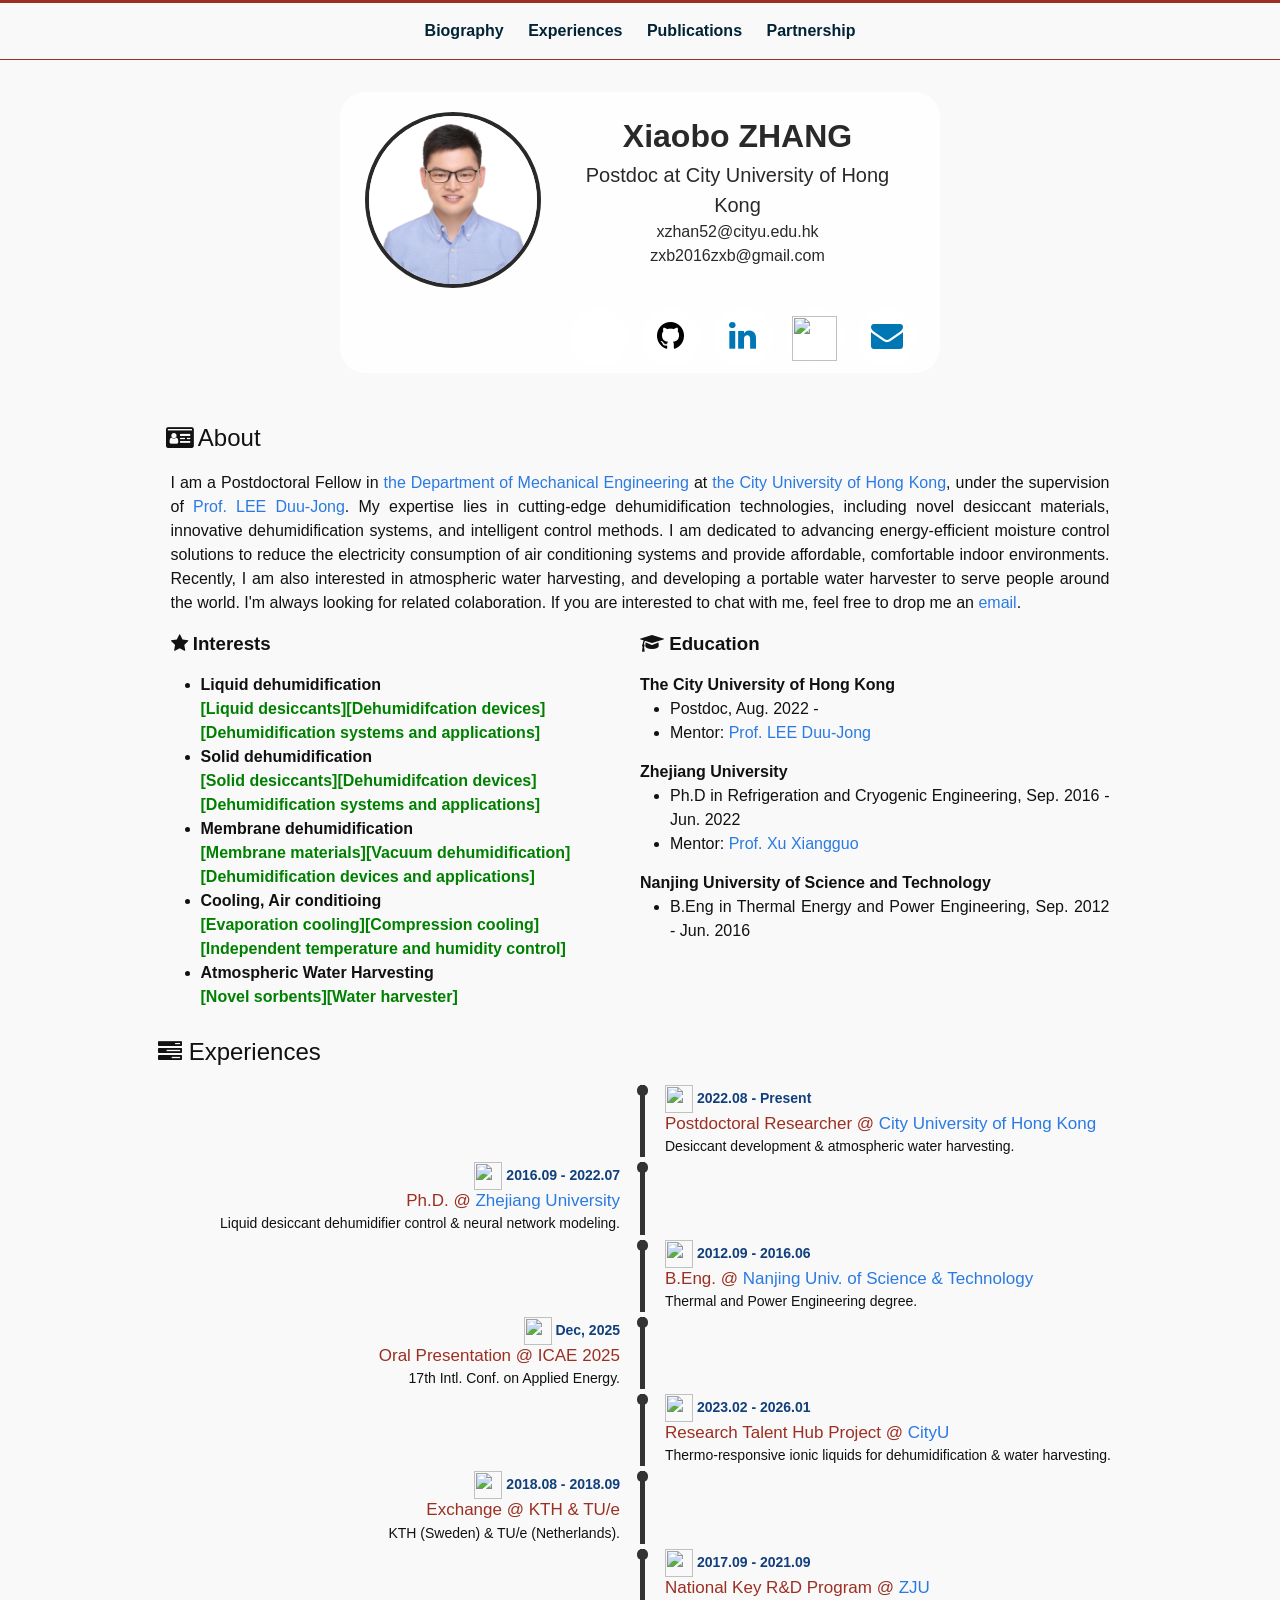
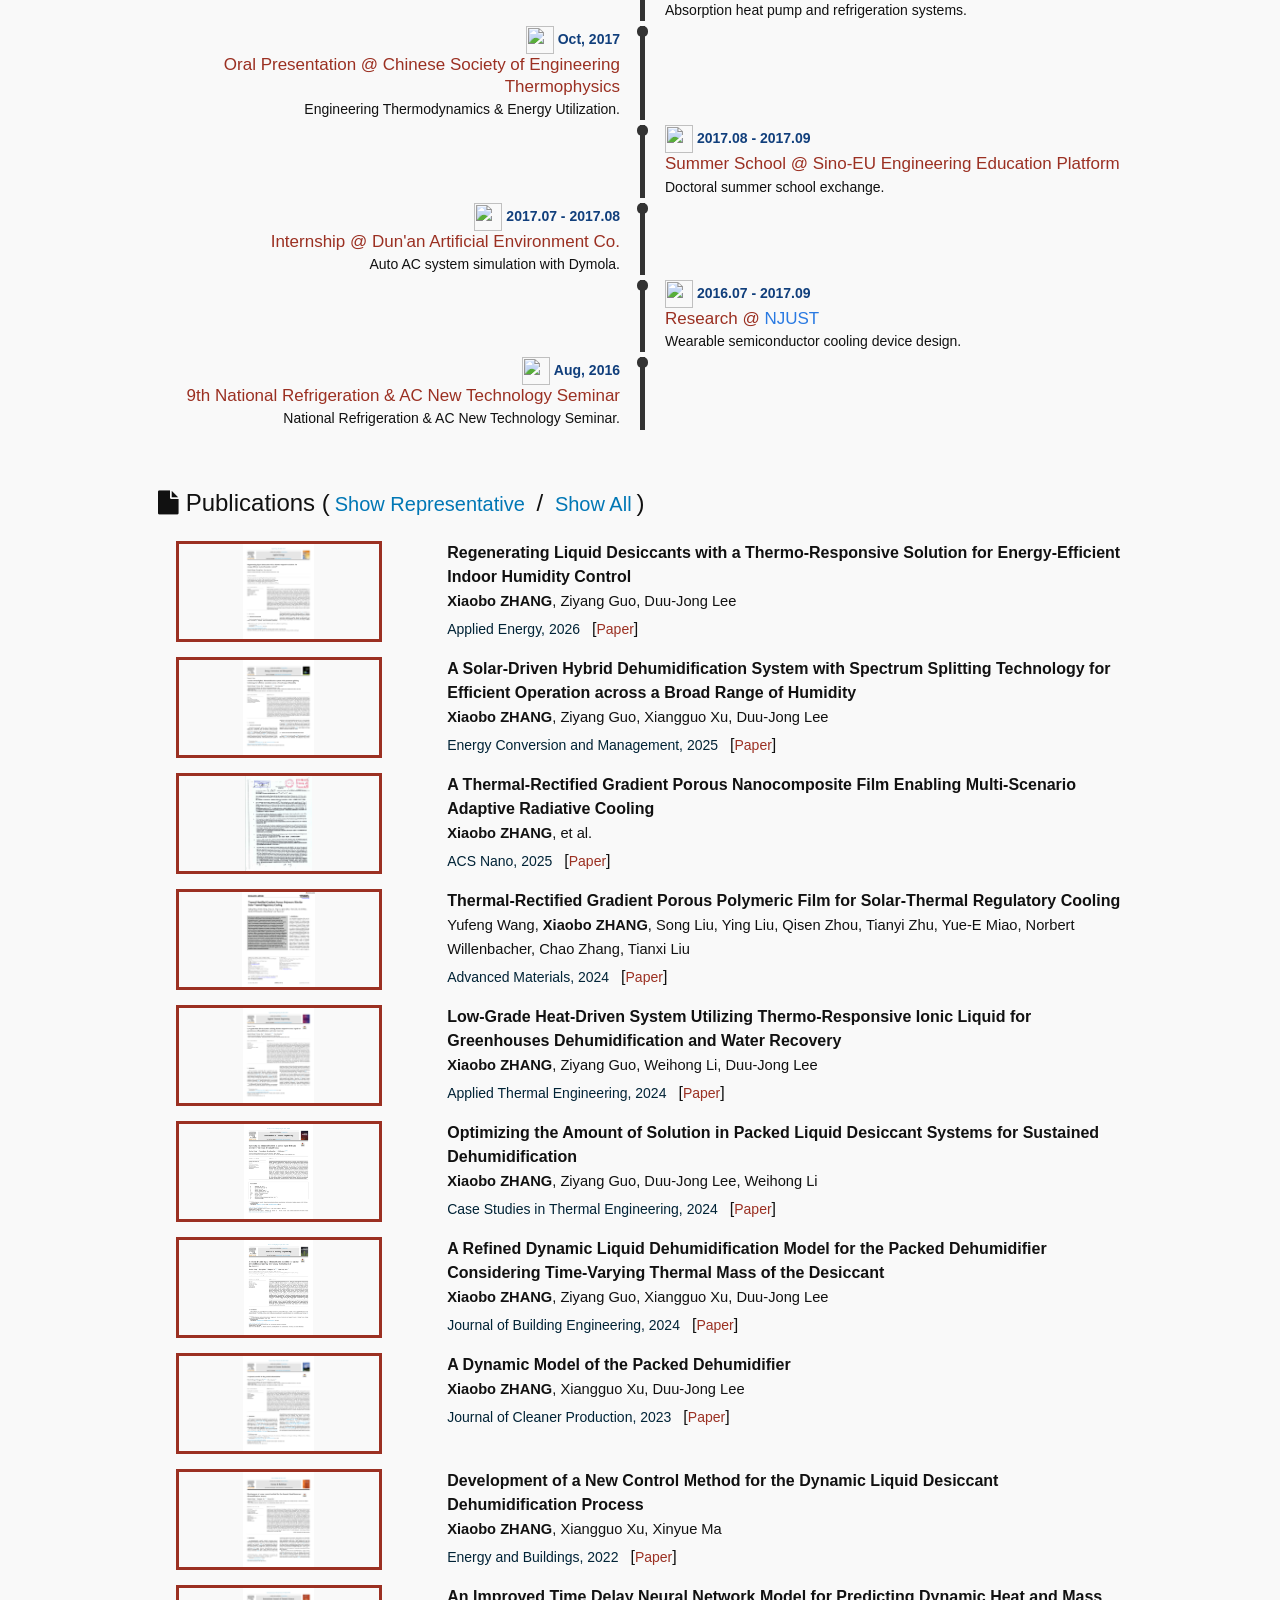
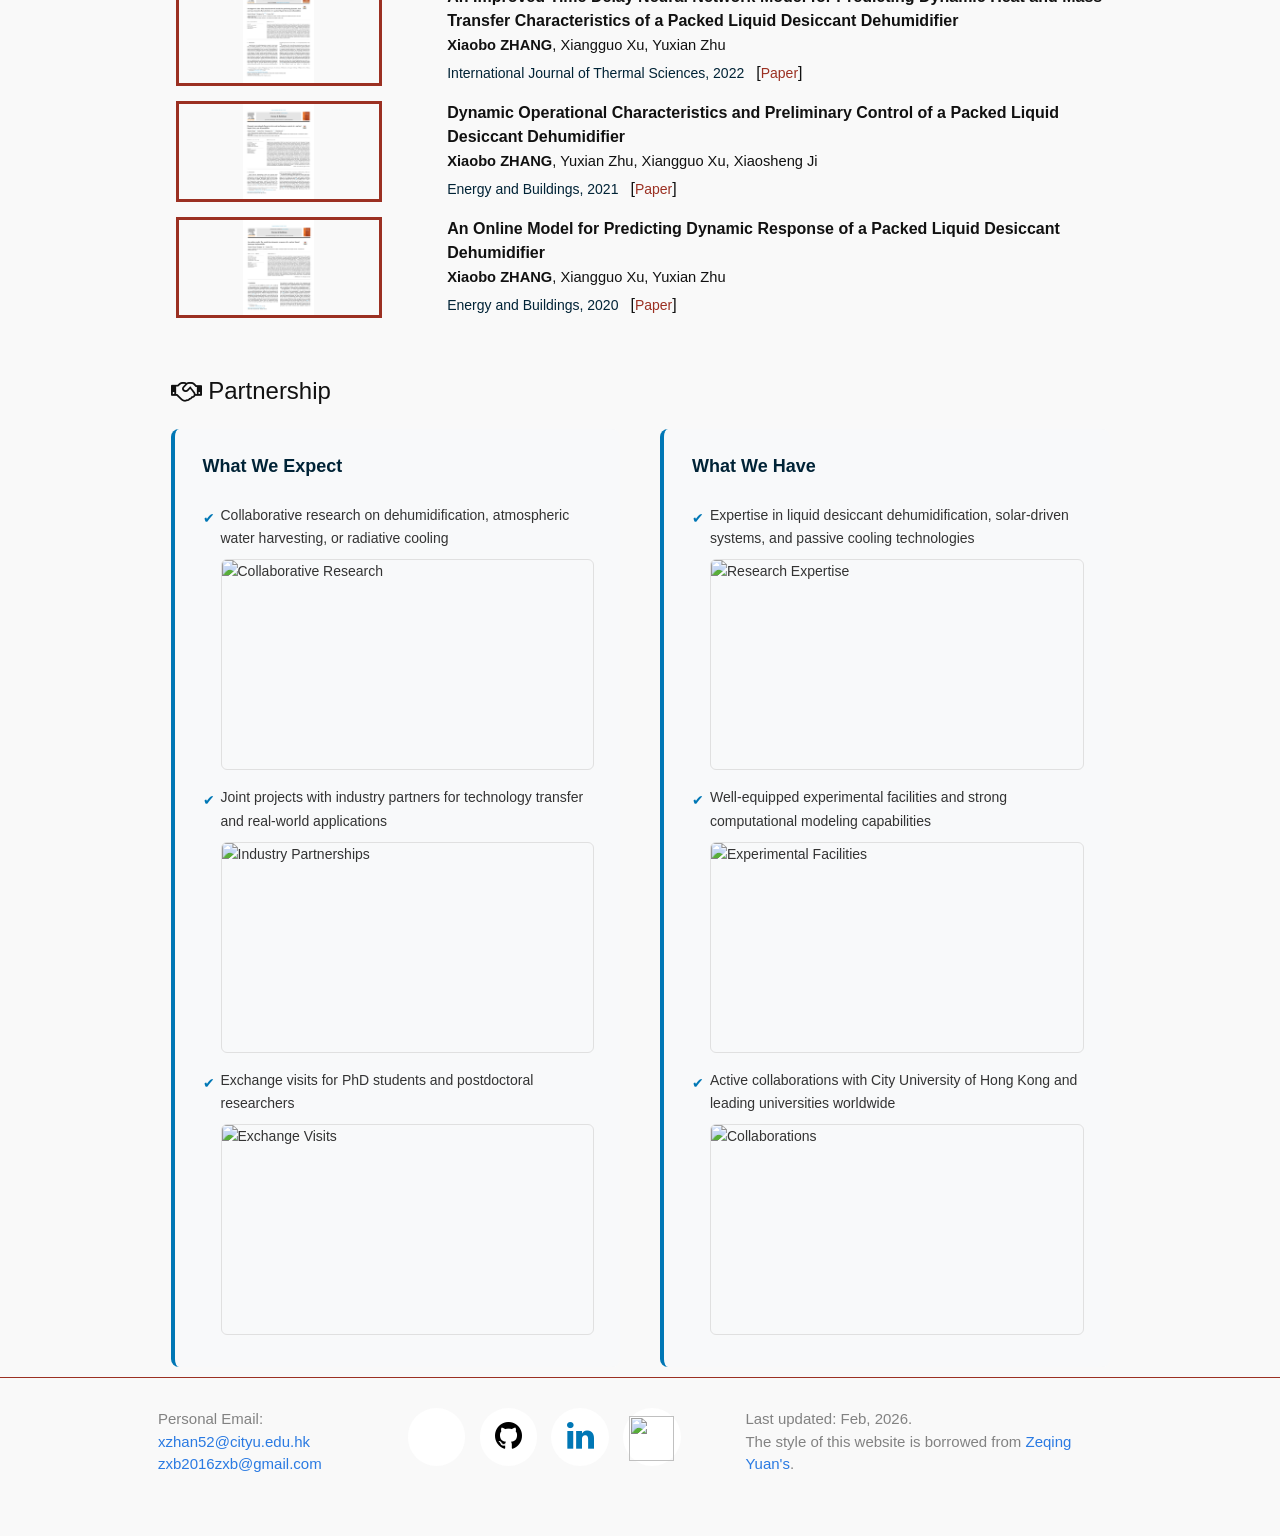
==== commit f3cdc33f: "Add image slots to What We Expect, same format as What We Have" ====
--- a/index.html
+++ b/index.html
@@ -800,11 +800,18 @@
 
         <div class="partnership-col">
           <h2 class="partnership-heading">What We Expect</h2>
-          <ul class="partnership-list">
-            <li>Collaborative research on dehumidification, atmospheric water harvesting, or radiative cooling</li>
-            <li>Joint projects with industry partners for technology transfer and real-world applications</li>
-            <li>Exchange visits for PhD students and postdoctoral researchers</li>
-          </ul>
+          <div class="partnership-item-with-img">
+            <span>Collaborative research on dehumidification, atmospheric water harvesting, or radiative cooling</span>
+            <img class="partnership-img" src="images/partnership_research.png" alt="Collaborative Research">
+          </div>
+          <div class="partnership-item-with-img">
+            <span>Joint projects with industry partners for technology transfer and real-world applications</span>
+            <img class="partnership-img" src="images/partnership_industry.png" alt="Industry Partnerships">
+          </div>
+          <div class="partnership-item-with-img">
+            <span>Exchange visits for PhD students and postdoctoral researchers</span>
+            <img class="partnership-img" src="images/partnership_exchange.png" alt="Exchange Visits">
+          </div>
         </div>
 
         <div class="partnership-col">
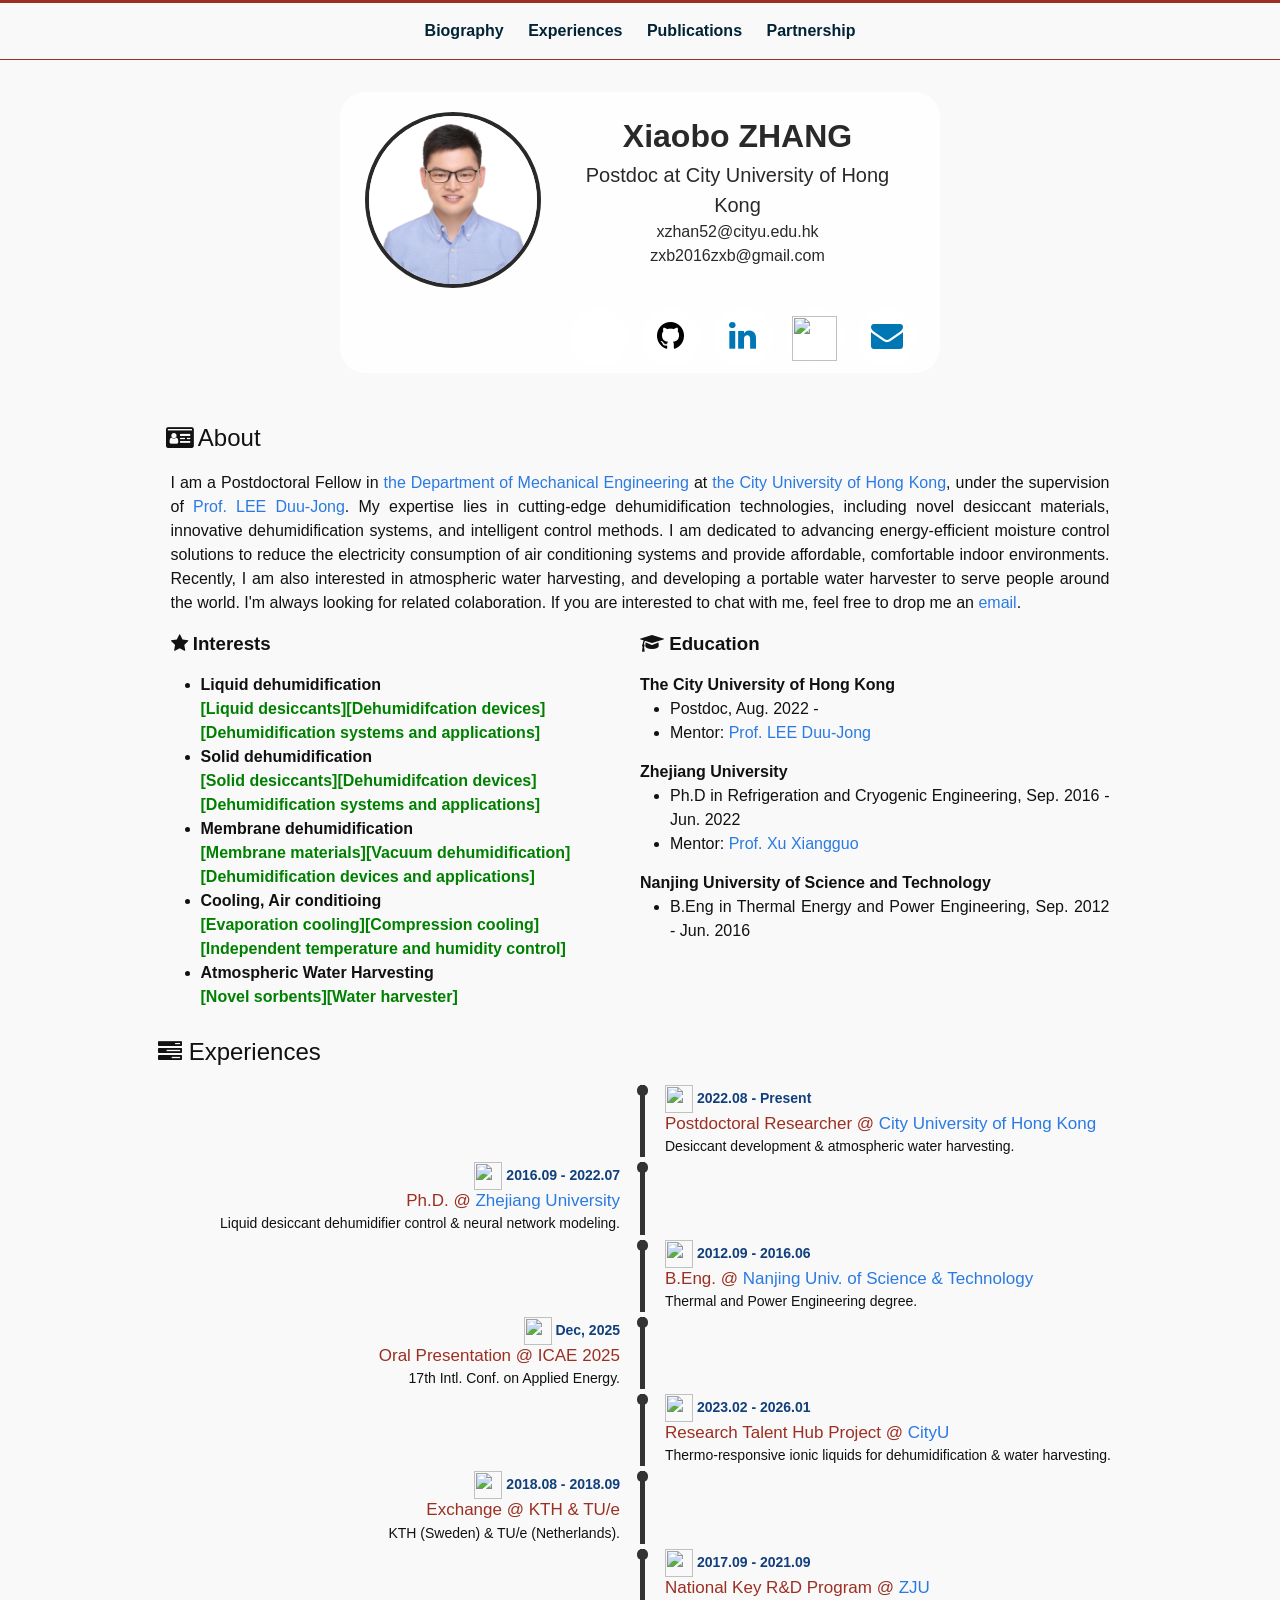
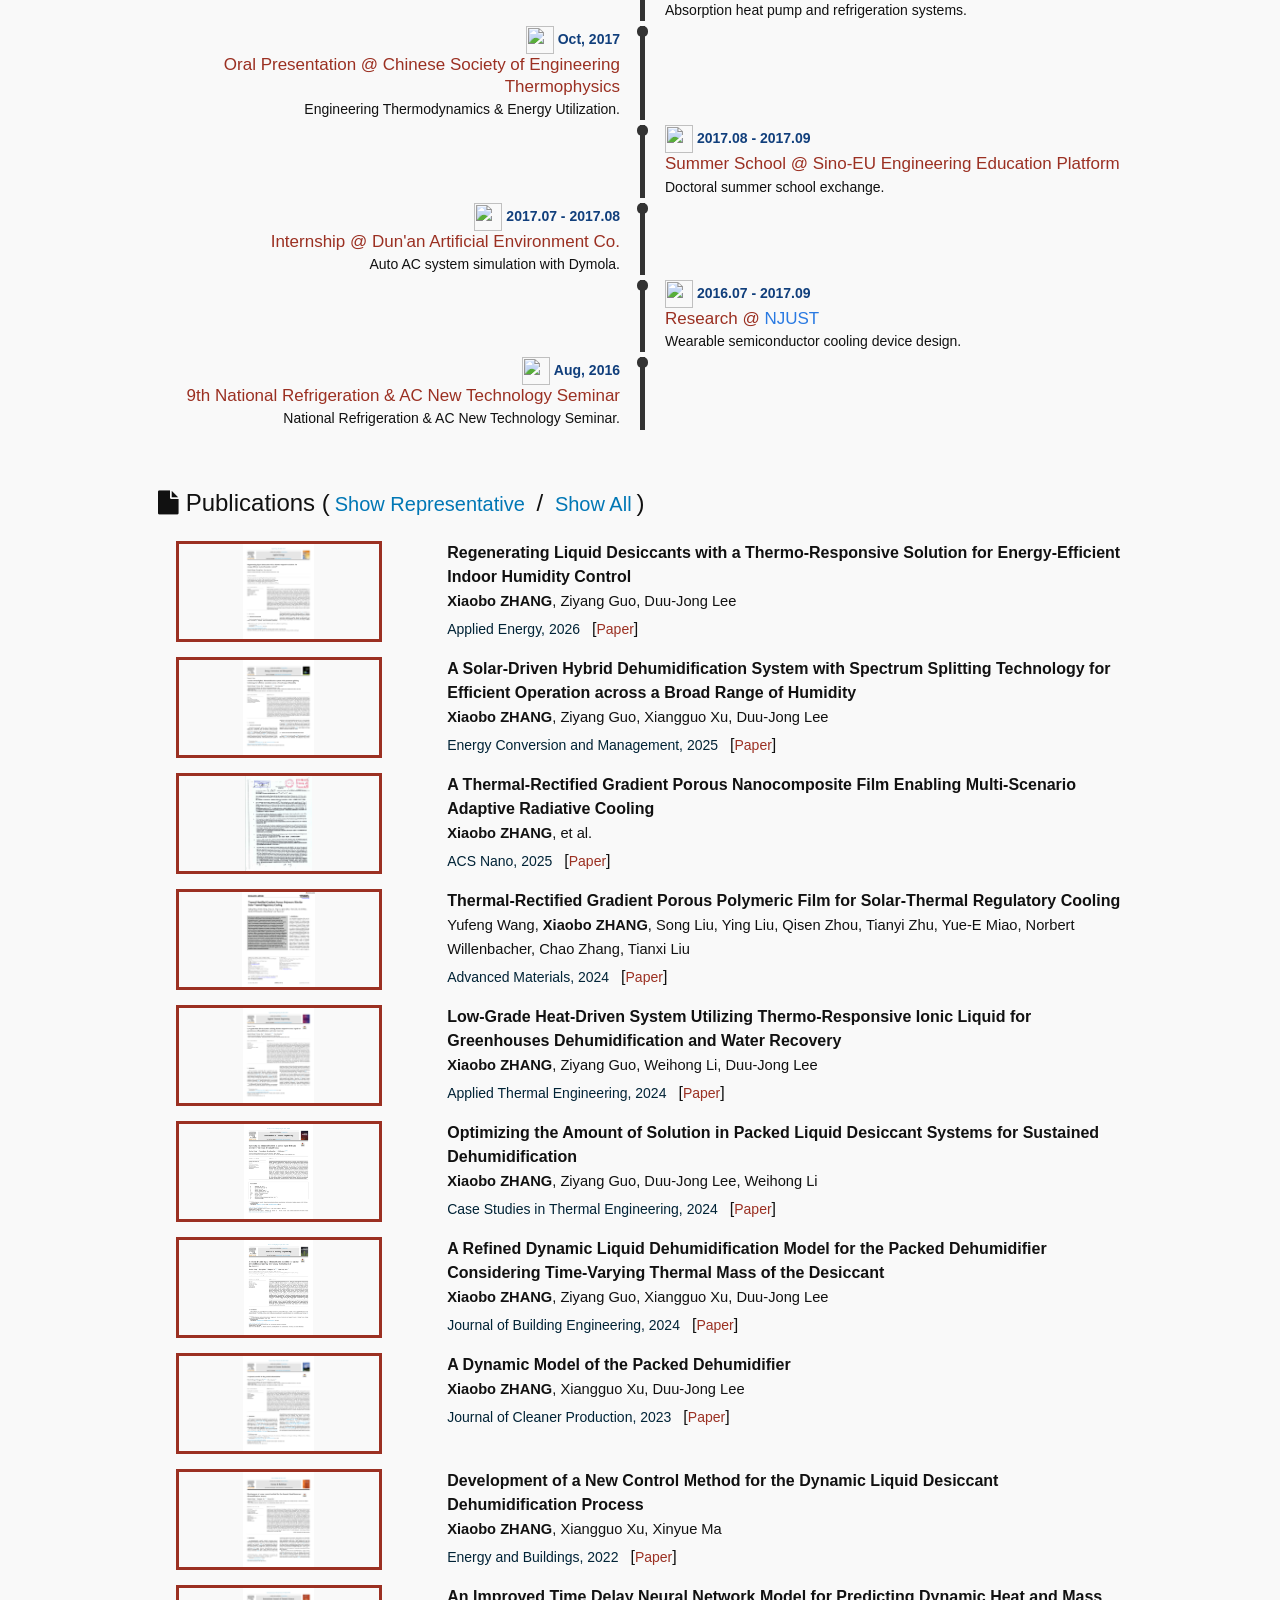
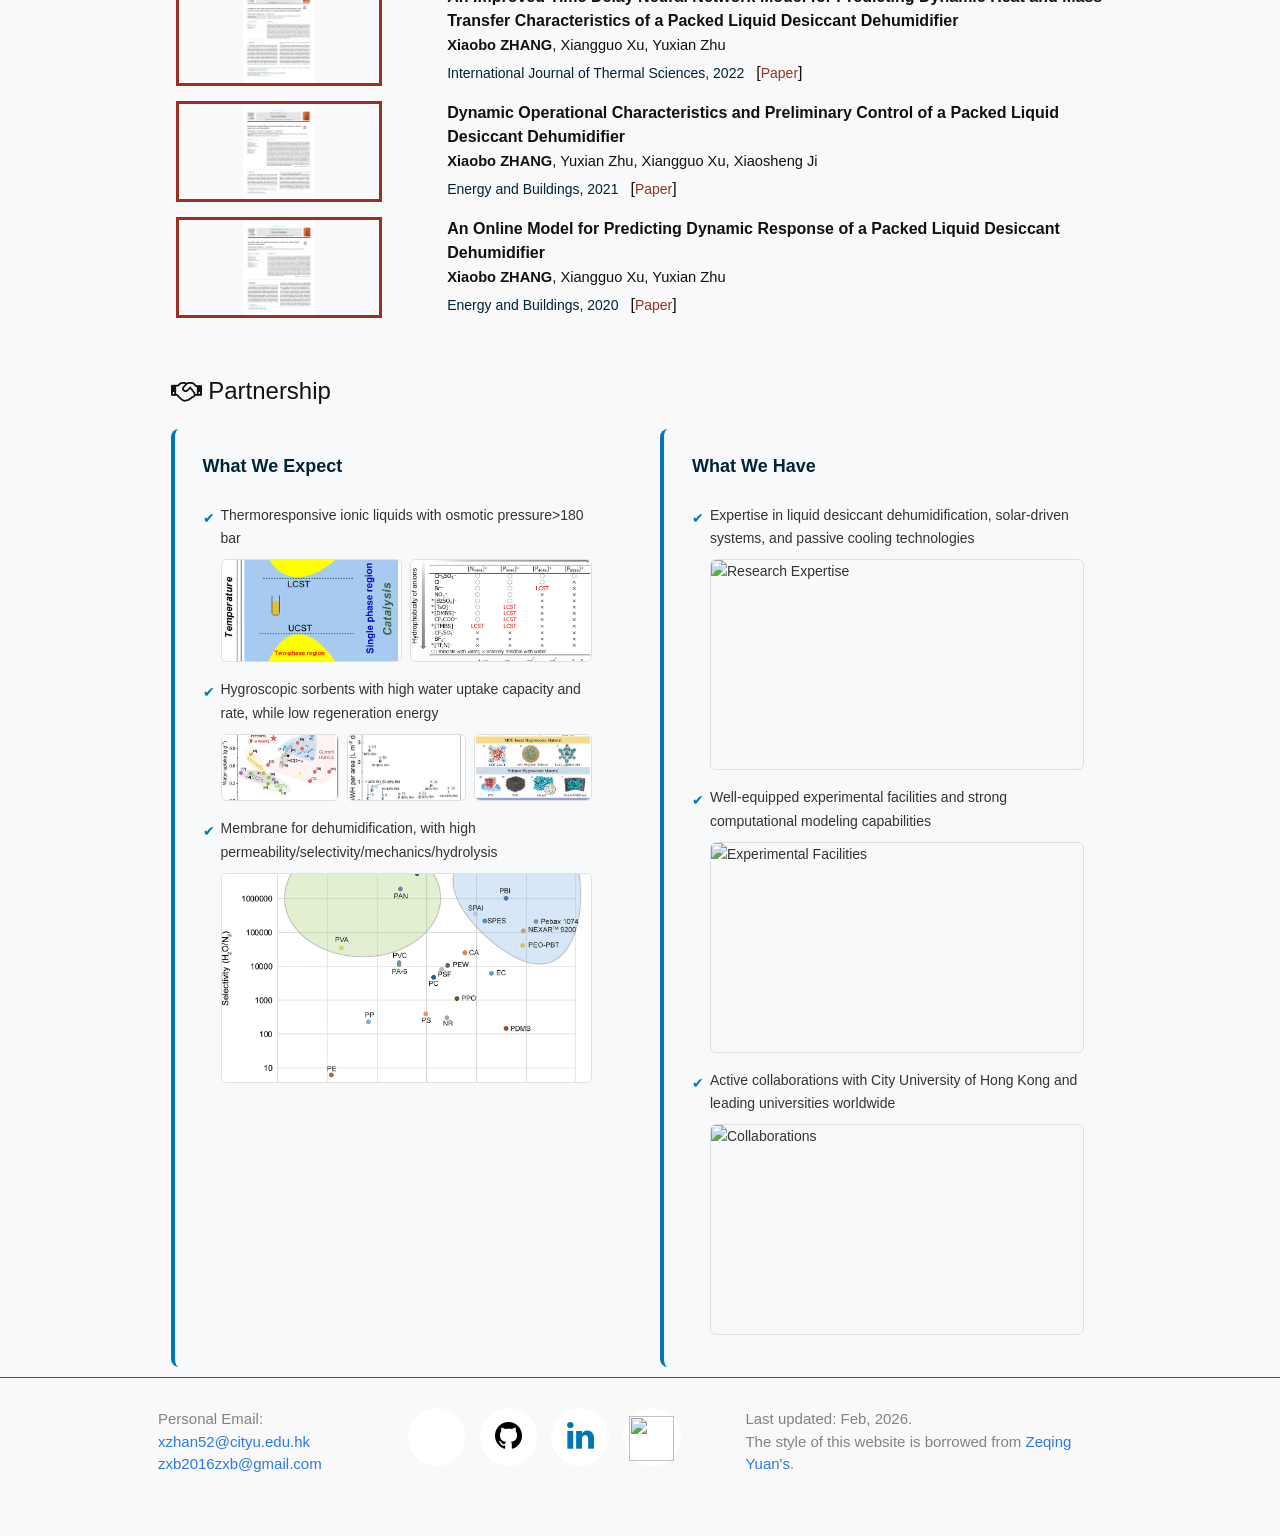
==== commit 7f39b1ef: "What We Expect: update texts and add real images (multi-row layout)" ====
--- a/index.html
+++ b/index.html
@@ -801,16 +801,25 @@
         <div class="partnership-col">
           <h2 class="partnership-heading">What We Expect</h2>
           <div class="partnership-item-with-img">
-            <span>Collaborative research on dehumidification, atmospheric water harvesting, or radiative cooling</span>
-            <img class="partnership-img" src="images/partnership_research.png" alt="Collaborative Research">
+            <span>Thermoresponsive ionic liquids with osmotic pressure&gt;180 bar</span>
+            <div class="partnership-img-row">
+              <img class="partnership-img-multi" src="images/expect1_a.jpeg" alt="Ionic Liquids 1">
+              <img class="partnership-img-multi" src="images/expect1_b.jpg" alt="Ionic Liquids 2">
+            </div>
           </div>
           <div class="partnership-item-with-img">
-            <span>Joint projects with industry partners for technology transfer and real-world applications</span>
-            <img class="partnership-img" src="images/partnership_industry.png" alt="Industry Partnerships">
+            <span>Hygroscopic sorbents with high water uptake capacity and rate, while low regeneration energy</span>
+            <div class="partnership-img-row">
+              <img class="partnership-img-multi" src="images/expect2_a.jpg" alt="Sorbents 1">
+              <img class="partnership-img-multi" src="images/expect2_b.jpg" alt="Sorbents 2">
+              <img class="partnership-img-multi" src="images/expect2_c.jpg" alt="Sorbents 3">
+            </div>
           </div>
           <div class="partnership-item-with-img">
-            <span>Exchange visits for PhD students and postdoctoral researchers</span>
-            <img class="partnership-img" src="images/partnership_exchange.png" alt="Exchange Visits">
+            <span>Membrane for dehumidification, with high permeability/selectivity/mechanics/hydrolysis</span>
+            <div class="partnership-img-row">
+              <img class="partnership-img-multi" src="images/expect3_a.jpg" alt="Membrane 1">
+            </div>
           </div>
         </div>
 
--- a/main.css
+++ b/main.css
@@ -2197,6 +2197,22 @@
     border: 1px solid #e0e0e0;
     display: block;
 }
+/* Partnership - multiple images in a row */
+.partnership-img-row {
+    display: flex;
+    gap: 8px;
+    margin-top: 8px;
+}
+.partnership-img-multi {
+    flex: 1;
+    min-width: 0;
+    aspect-ratio: 16 / 9;
+    object-fit: cover;
+    border-radius: 6px;
+    border: 1px solid #e0e0e0;
+    display: block;
+}
+
 /* Fix for mobile */
 @media screen and (max-width: 800px) {
     .partnership-grid {
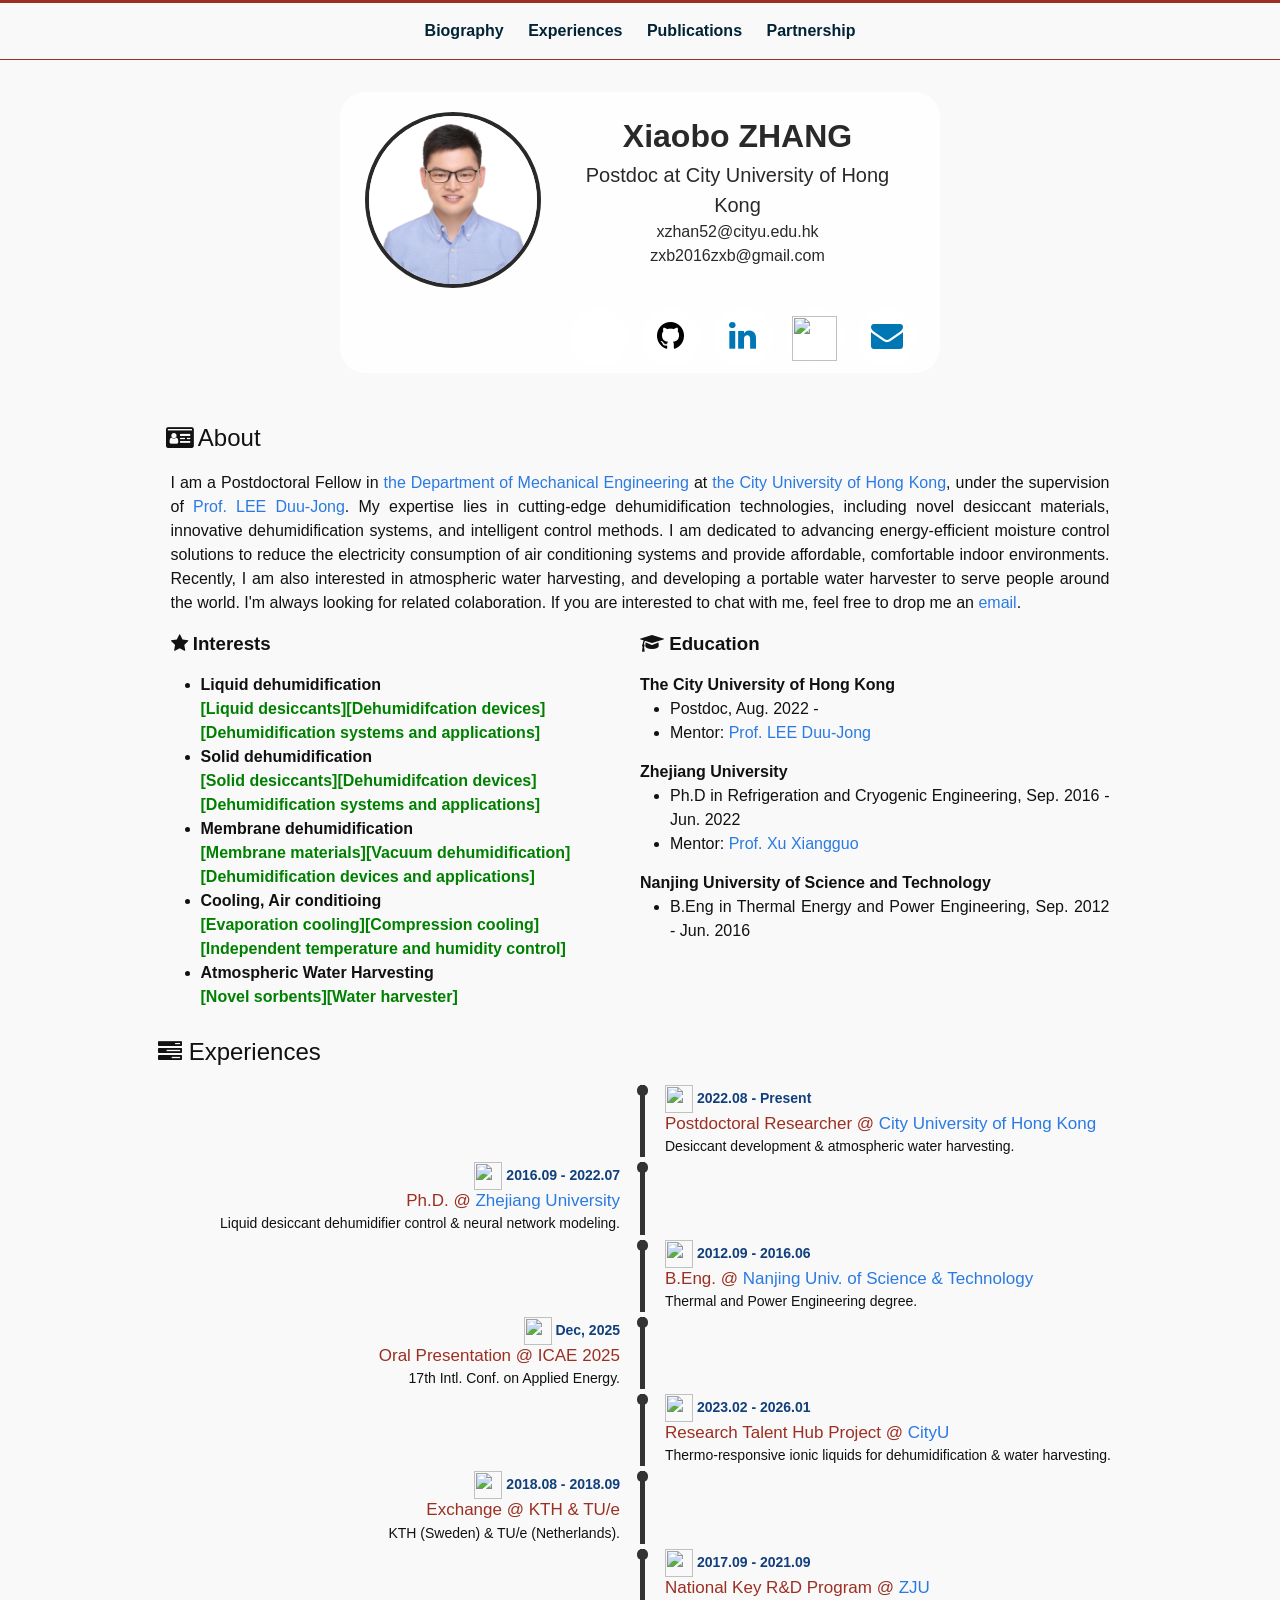
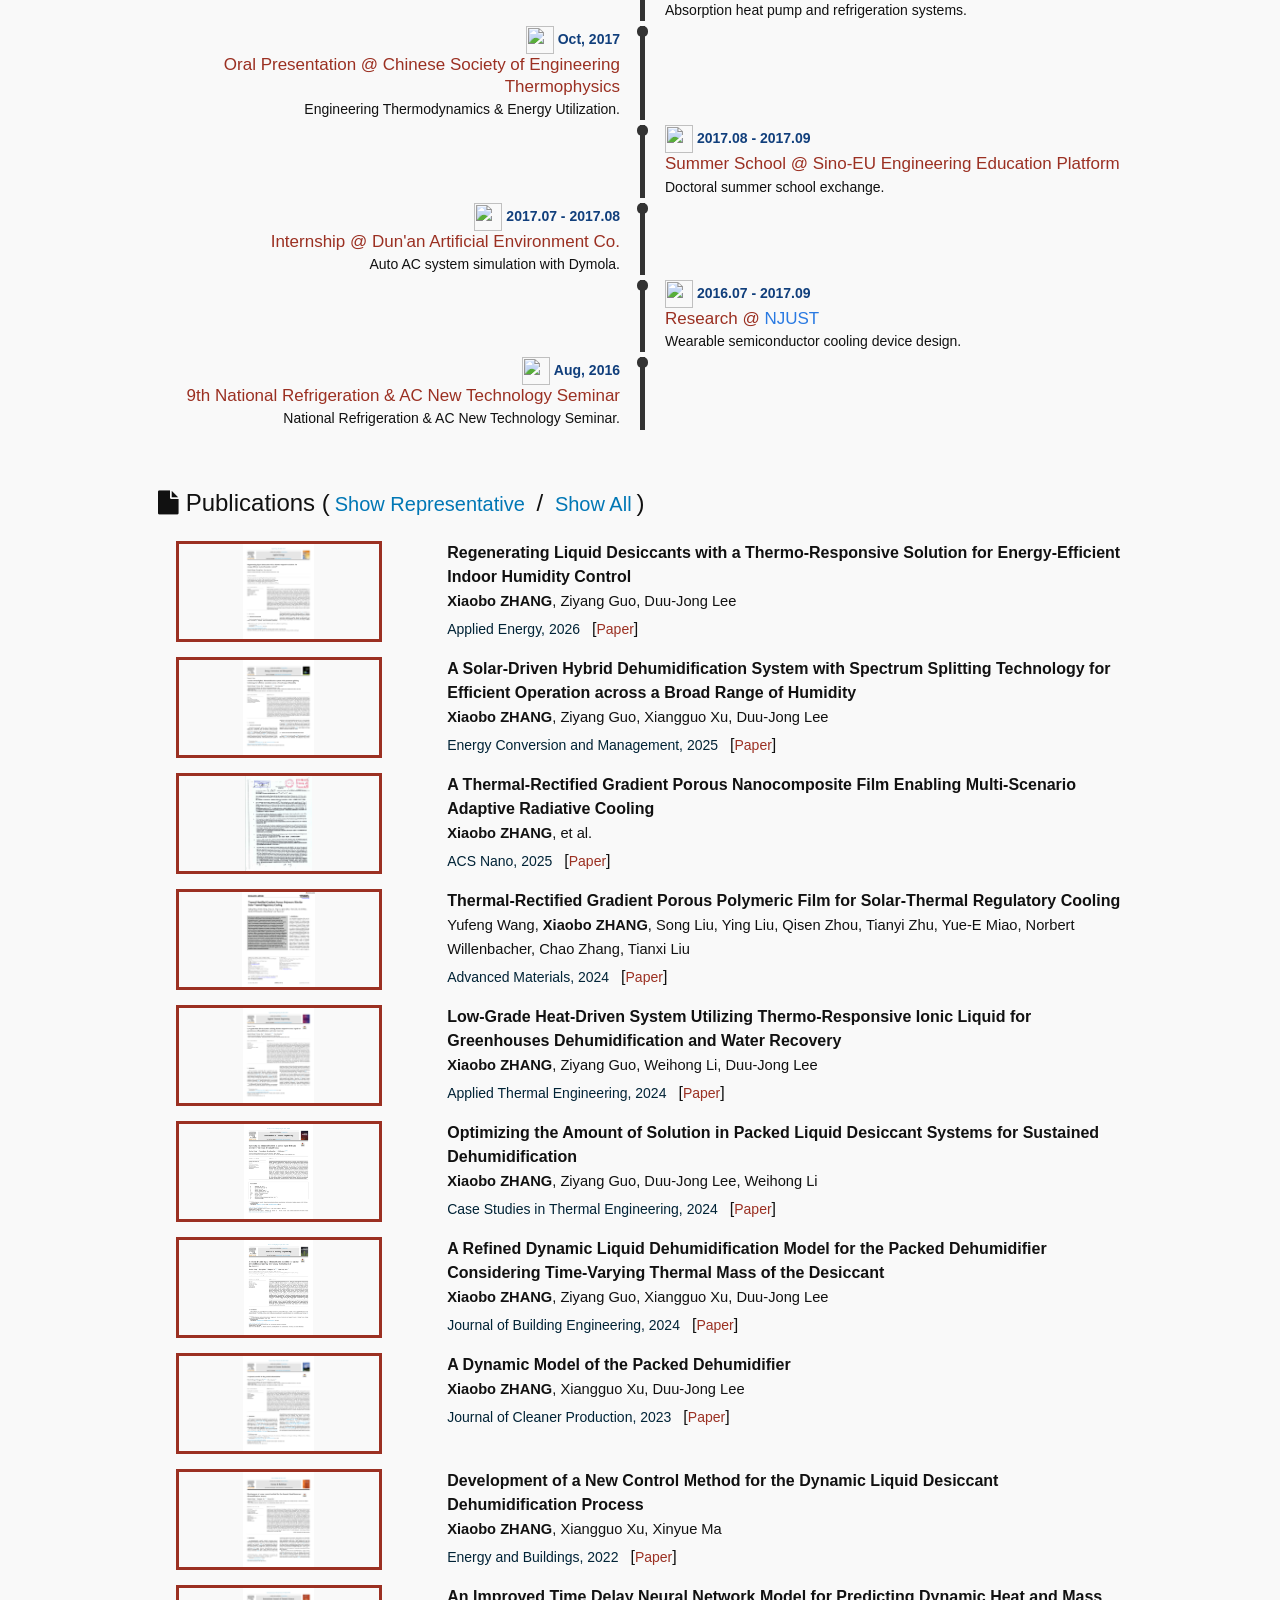
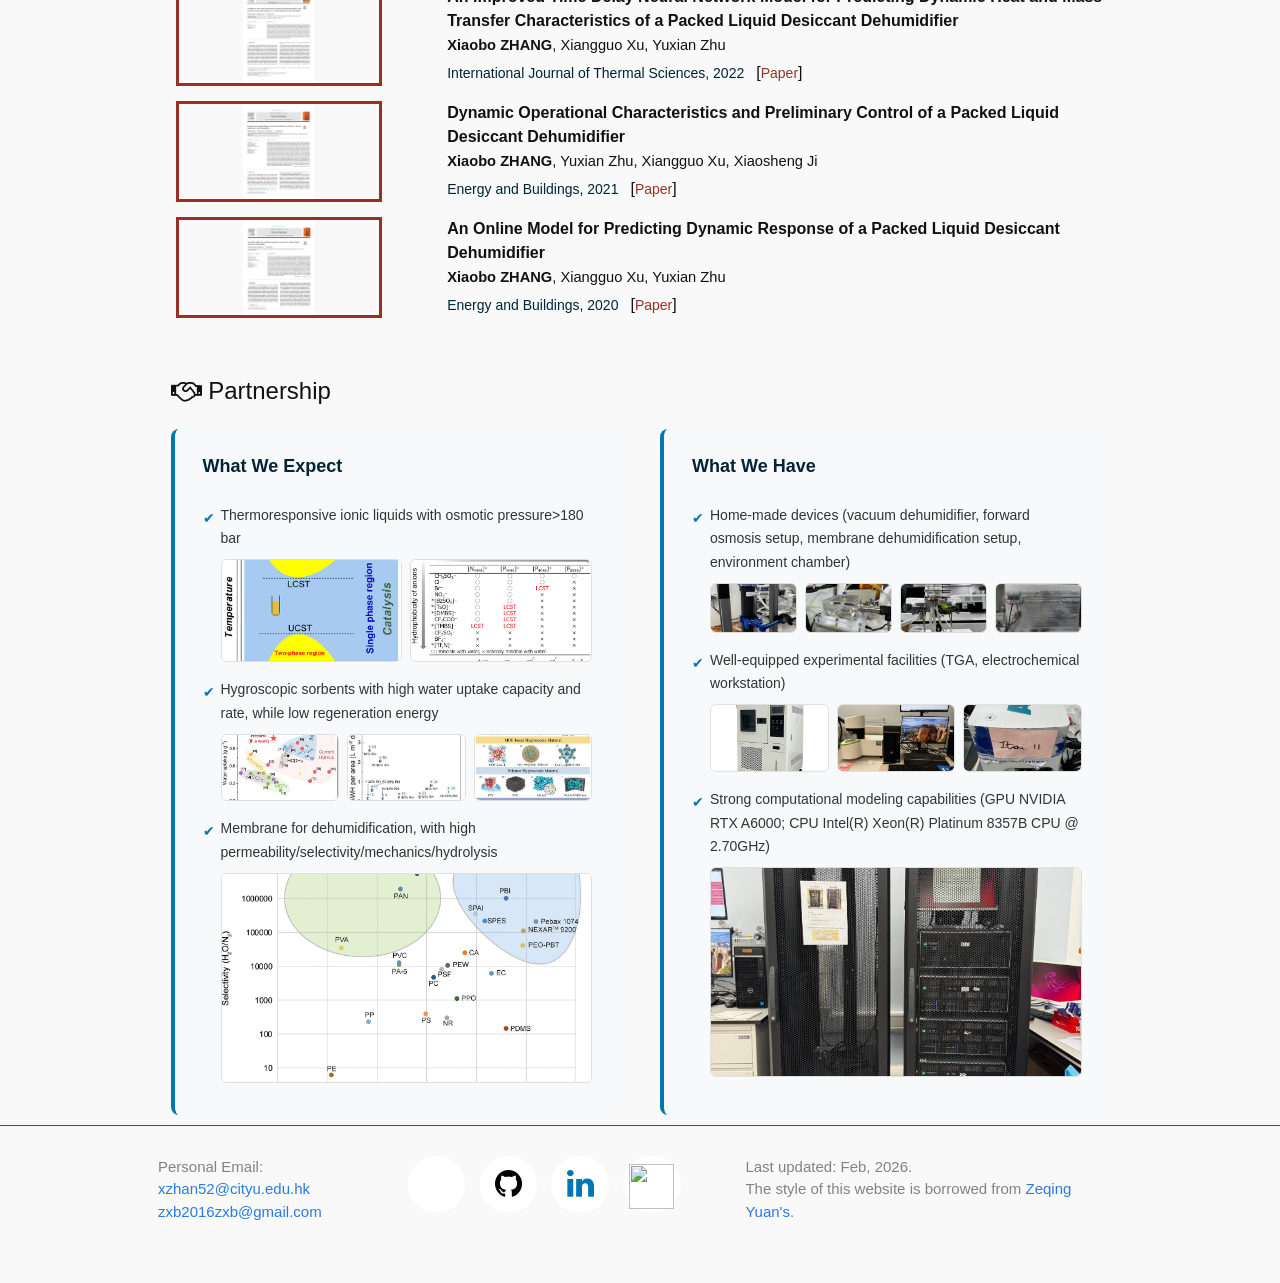
==== commit f782ebf3: "What We Have: update texts and add real images (multi-row layout)" ====
--- a/index.html
+++ b/index.html
@@ -826,16 +826,27 @@
         <div class="partnership-col">
           <h2 class="partnership-heading">What We Have</h2>
           <div class="partnership-item-with-img">
-            <span>Expertise in liquid desiccant dehumidification, solar-driven systems, and passive cooling technologies</span>
-            <img class="partnership-img" src="images/partnership_expertise.png" alt="Research Expertise">
+            <span>Home-made devices (vacuum dehumidifier, forward osmosis setup, membrane dehumidification setup, environment chamber)</span>
+            <div class="partnership-img-row">
+              <img class="partnership-img-multi" src="images/have1_a.jpg" alt="Device 1">
+              <img class="partnership-img-multi" src="images/have1_b.jpg" alt="Device 2">
+              <img class="partnership-img-multi" src="images/have1_c.jpg" alt="Device 3">
+              <img class="partnership-img-multi" src="images/have1_d.jpg" alt="Device 4">
+            </div>
           </div>
           <div class="partnership-item-with-img">
-            <span>Well-equipped experimental facilities and strong computational modeling capabilities</span>
-            <img class="partnership-img" src="images/partnership_facility.png" alt="Experimental Facilities">
+            <span>Well-equipped experimental facilities (TGA, electrochemical workstation)</span>
+            <div class="partnership-img-row">
+              <img class="partnership-img-multi" src="images/have2_a.png" alt="TGA">
+              <img class="partnership-img-multi" src="images/have2_b.jpg" alt="Workstation 1">
+              <img class="partnership-img-multi" src="images/have2_c.jpg" alt="Workstation 2">
+            </div>
           </div>
           <div class="partnership-item-with-img">
-            <span>Active collaborations with City University of Hong Kong and leading universities worldwide</span>
-            <img class="partnership-img" src="images/partnership_collab.png" alt="Collaborations">
+            <span>Strong computational modeling capabilities (GPU NVIDIA RTX A6000; CPU Intel(R) Xeon(R) Platinum 8357B CPU @ 2.70GHz)</span>
+            <div class="partnership-img-row">
+              <img class="partnership-img-multi" src="images/have3_a.jpg" alt="Computing">
+            </div>
           </div>
         </div>
 
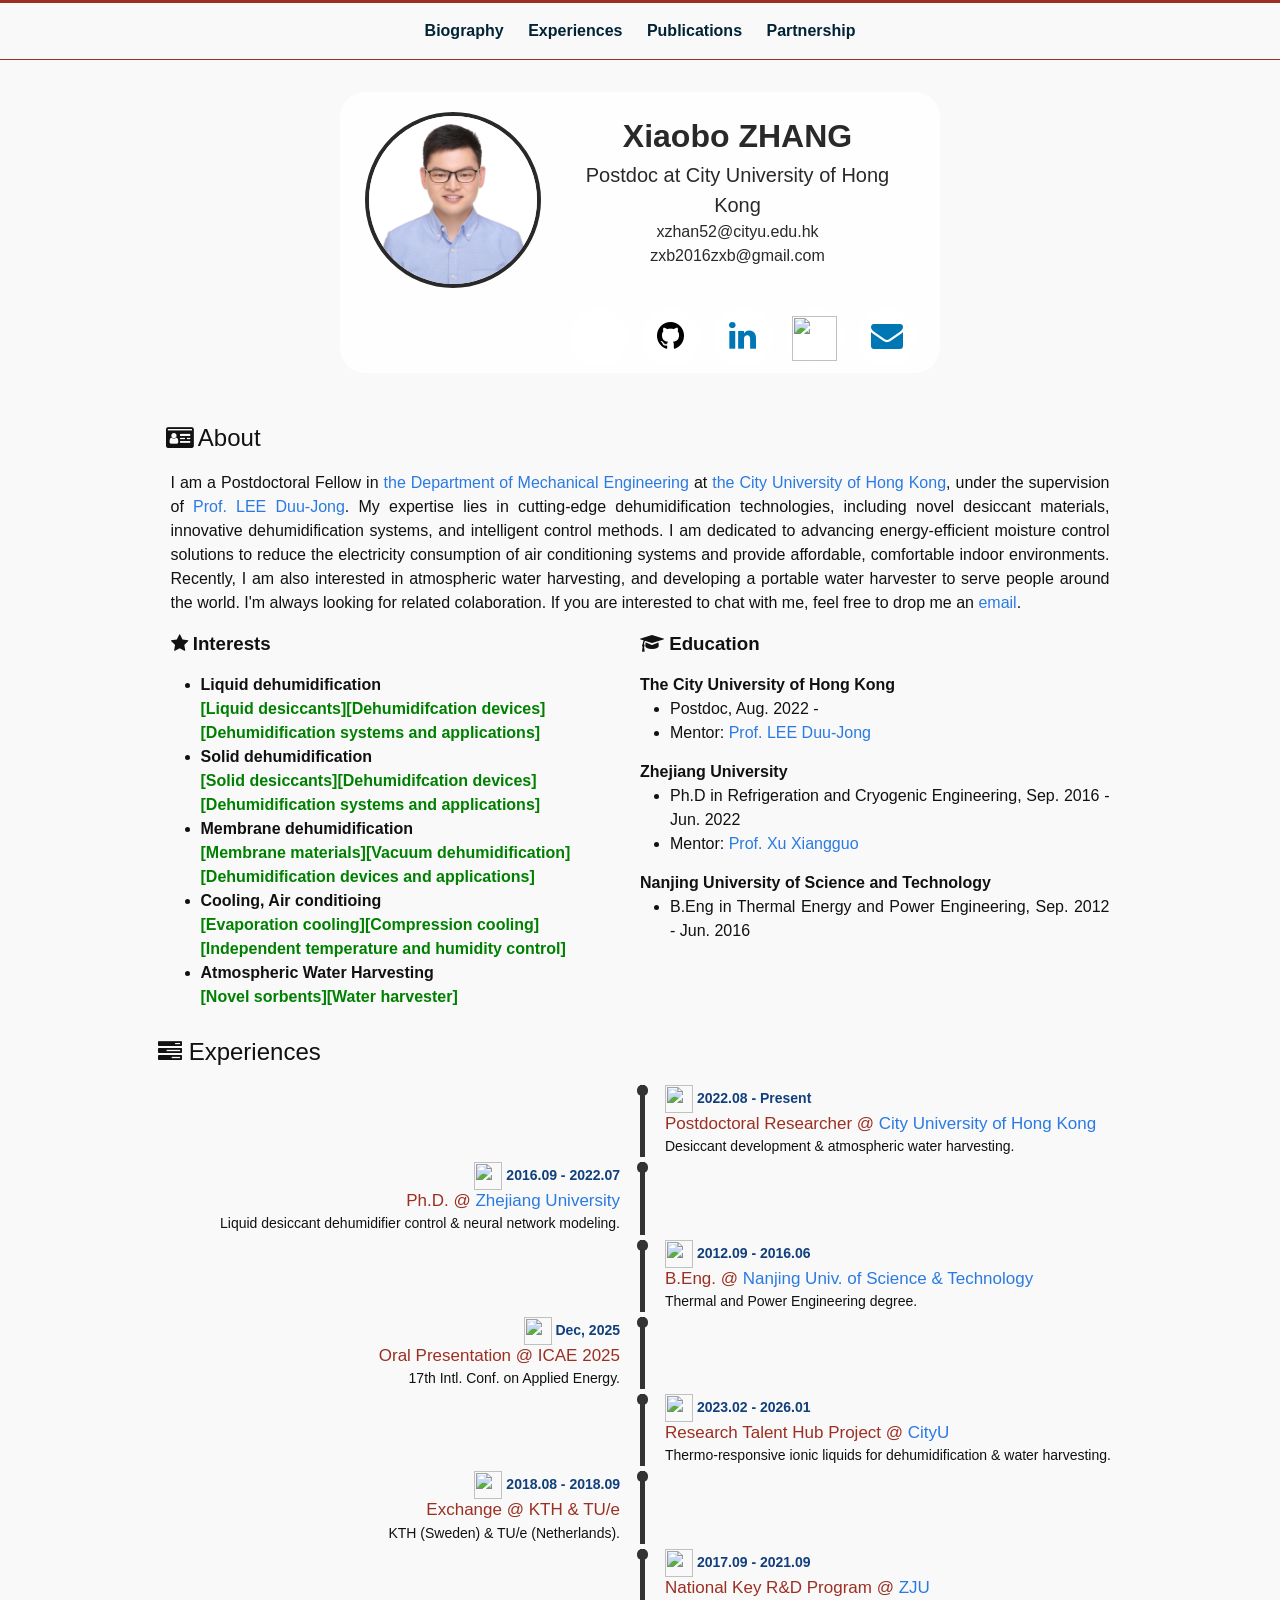
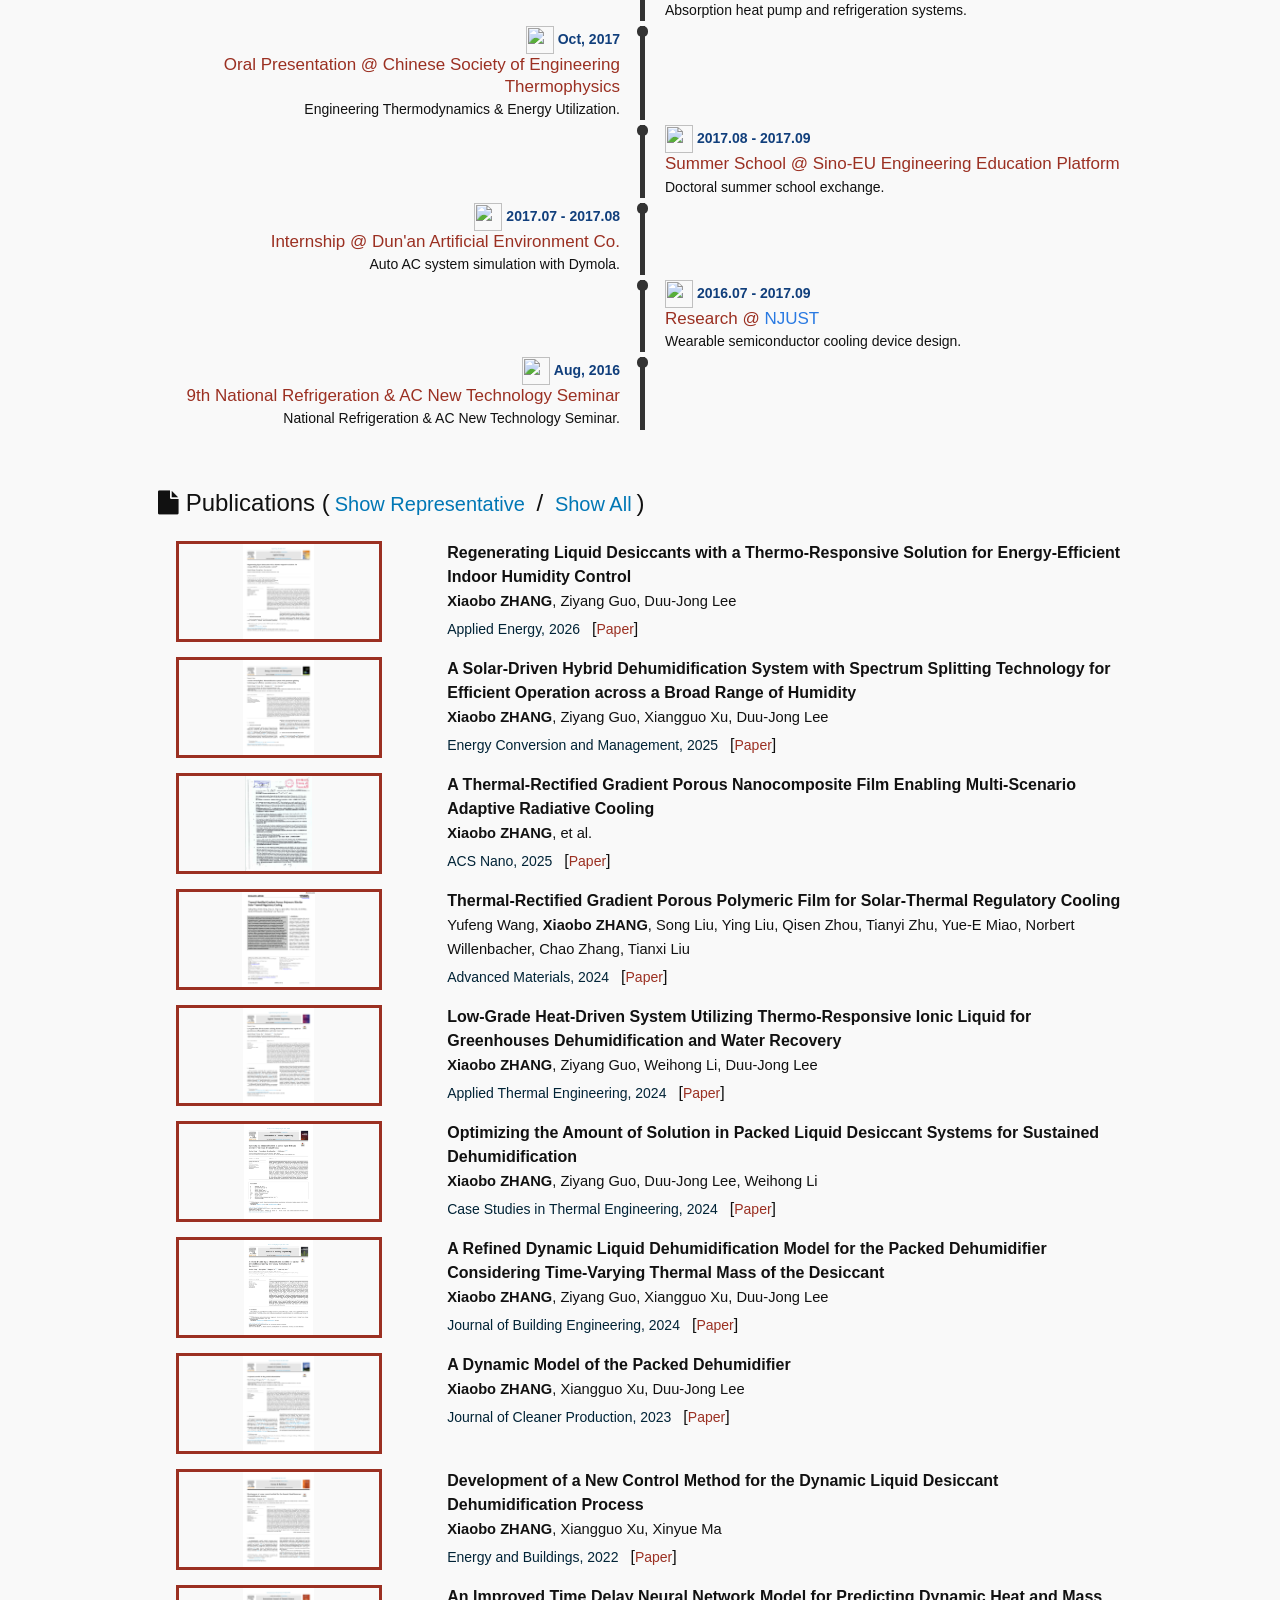
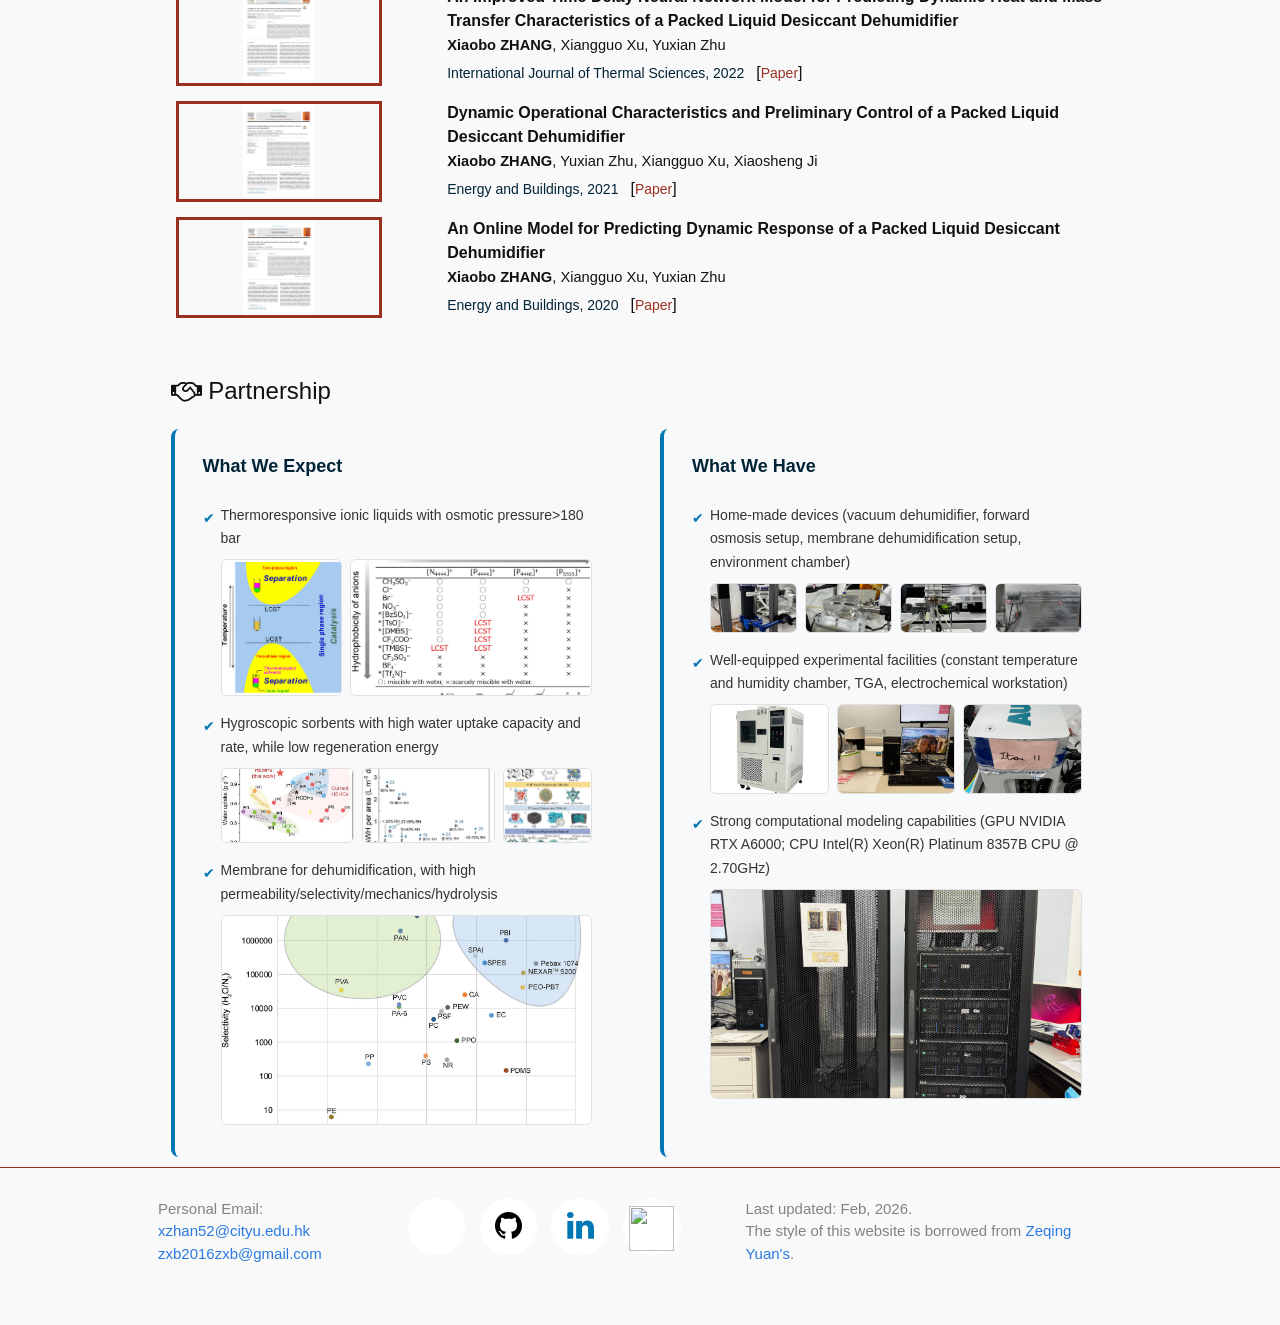
==== commit 3d3c0117: "Partnership: update facility text, adjust image flex weights for small images" ====
--- a/index.html
+++ b/index.html
@@ -803,16 +803,16 @@
           <div class="partnership-item-with-img">
             <span>Thermoresponsive ionic liquids with osmotic pressure&gt;180 bar</span>
             <div class="partnership-img-row">
-              <img class="partnership-img-multi" src="images/expect1_a.jpeg" alt="Ionic Liquids 1">
-              <img class="partnership-img-multi" src="images/expect1_b.jpg" alt="Ionic Liquids 2">
+              <img class="partnership-img-multi img-flex-1" src="images/expect1_a.jpeg" alt="Ionic Liquids 1">
+              <img class="partnership-img-multi img-flex-2" src="images/expect1_b.jpg" alt="Ionic Liquids 2">
             </div>
           </div>
           <div class="partnership-item-with-img">
             <span>Hygroscopic sorbents with high water uptake capacity and rate, while low regeneration energy</span>
             <div class="partnership-img-row">
-              <img class="partnership-img-multi" src="images/expect2_a.jpg" alt="Sorbents 1">
-              <img class="partnership-img-multi" src="images/expect2_b.jpg" alt="Sorbents 2">
-              <img class="partnership-img-multi" src="images/expect2_c.jpg" alt="Sorbents 3">
+              <img class="partnership-img-multi img-flex-15" src="images/expect2_a.jpg" alt="Sorbents 1">
+              <img class="partnership-img-multi img-flex-15" src="images/expect2_b.jpg" alt="Sorbents 2">
+              <img class="partnership-img-multi img-flex-1" src="images/expect2_c.jpg" alt="Sorbents 3">
             </div>
           </div>
           <div class="partnership-item-with-img">
@@ -835,9 +835,9 @@
             </div>
           </div>
           <div class="partnership-item-with-img">
-            <span>Well-equipped experimental facilities (TGA, electrochemical workstation)</span>
+            <span>Well-equipped experimental facilities (constant temperature and humidity chamber, TGA, electrochemical workstation)</span>
             <div class="partnership-img-row">
-              <img class="partnership-img-multi" src="images/have2_a.png" alt="TGA">
+              <img class="partnership-img-multi img-square" src="images/have2_a.png" alt="TGA">
               <img class="partnership-img-multi" src="images/have2_b.jpg" alt="Workstation 1">
               <img class="partnership-img-multi" src="images/have2_c.jpg" alt="Workstation 2">
             </div>
--- a/main.css
+++ b/main.css
@@ -2202,6 +2202,7 @@
     display: flex;
     gap: 8px;
     margin-top: 8px;
+    align-items: stretch;
 }
 .partnership-img-multi {
     flex: 1;
@@ -2212,6 +2213,15 @@
     border: 1px solid #e0e0e0;
     display: block;
 }
+/* Flex weight overrides for small/large images */
+.partnership-img-multi.img-flex-1 { flex: 1; }
+.partnership-img-multi.img-flex-15 { flex: 1.5; }
+.partnership-img-multi.img-flex-2 { flex: 2; }
+/* Square images: show more height to avoid over-cropping */
+.partnership-img-multi.img-square {
+    aspect-ratio: 4 / 3;
+}
+
 
 /* Fix for mobile */
 @media screen and (max-width: 800px) {
